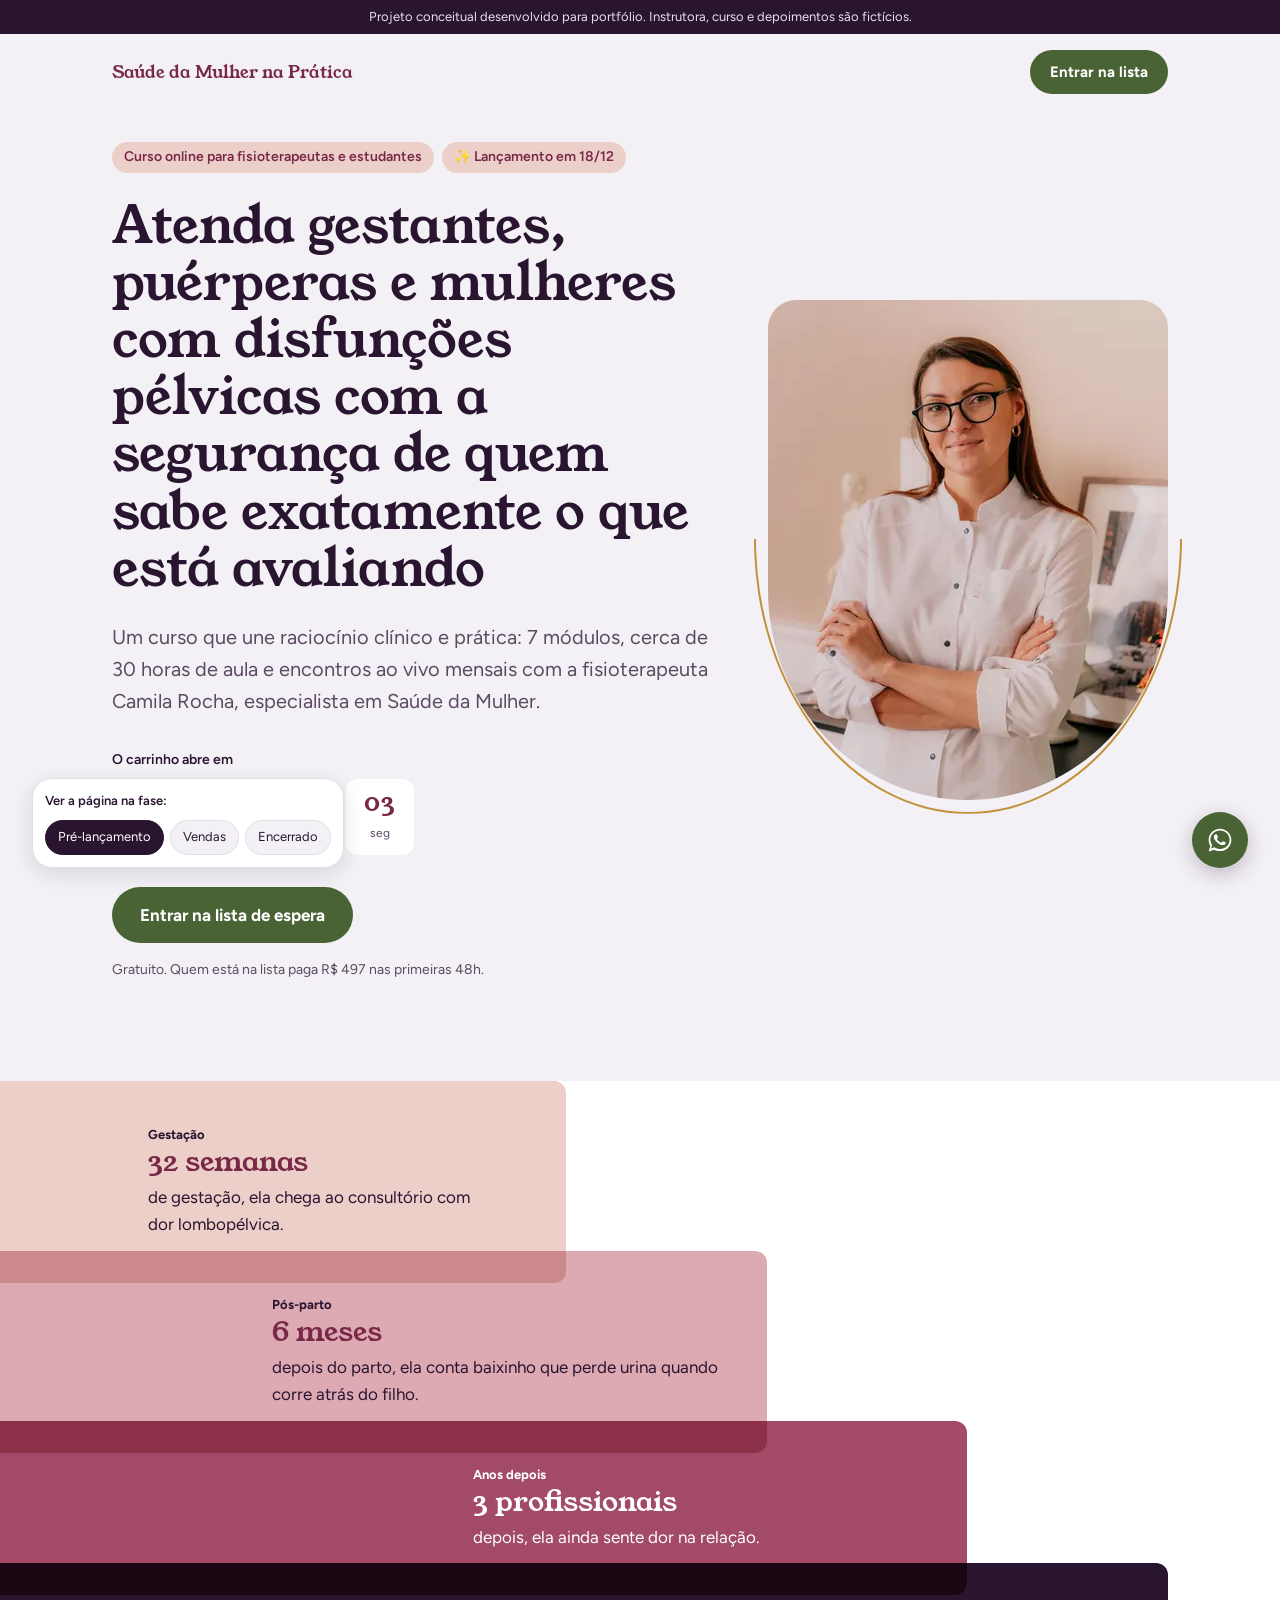
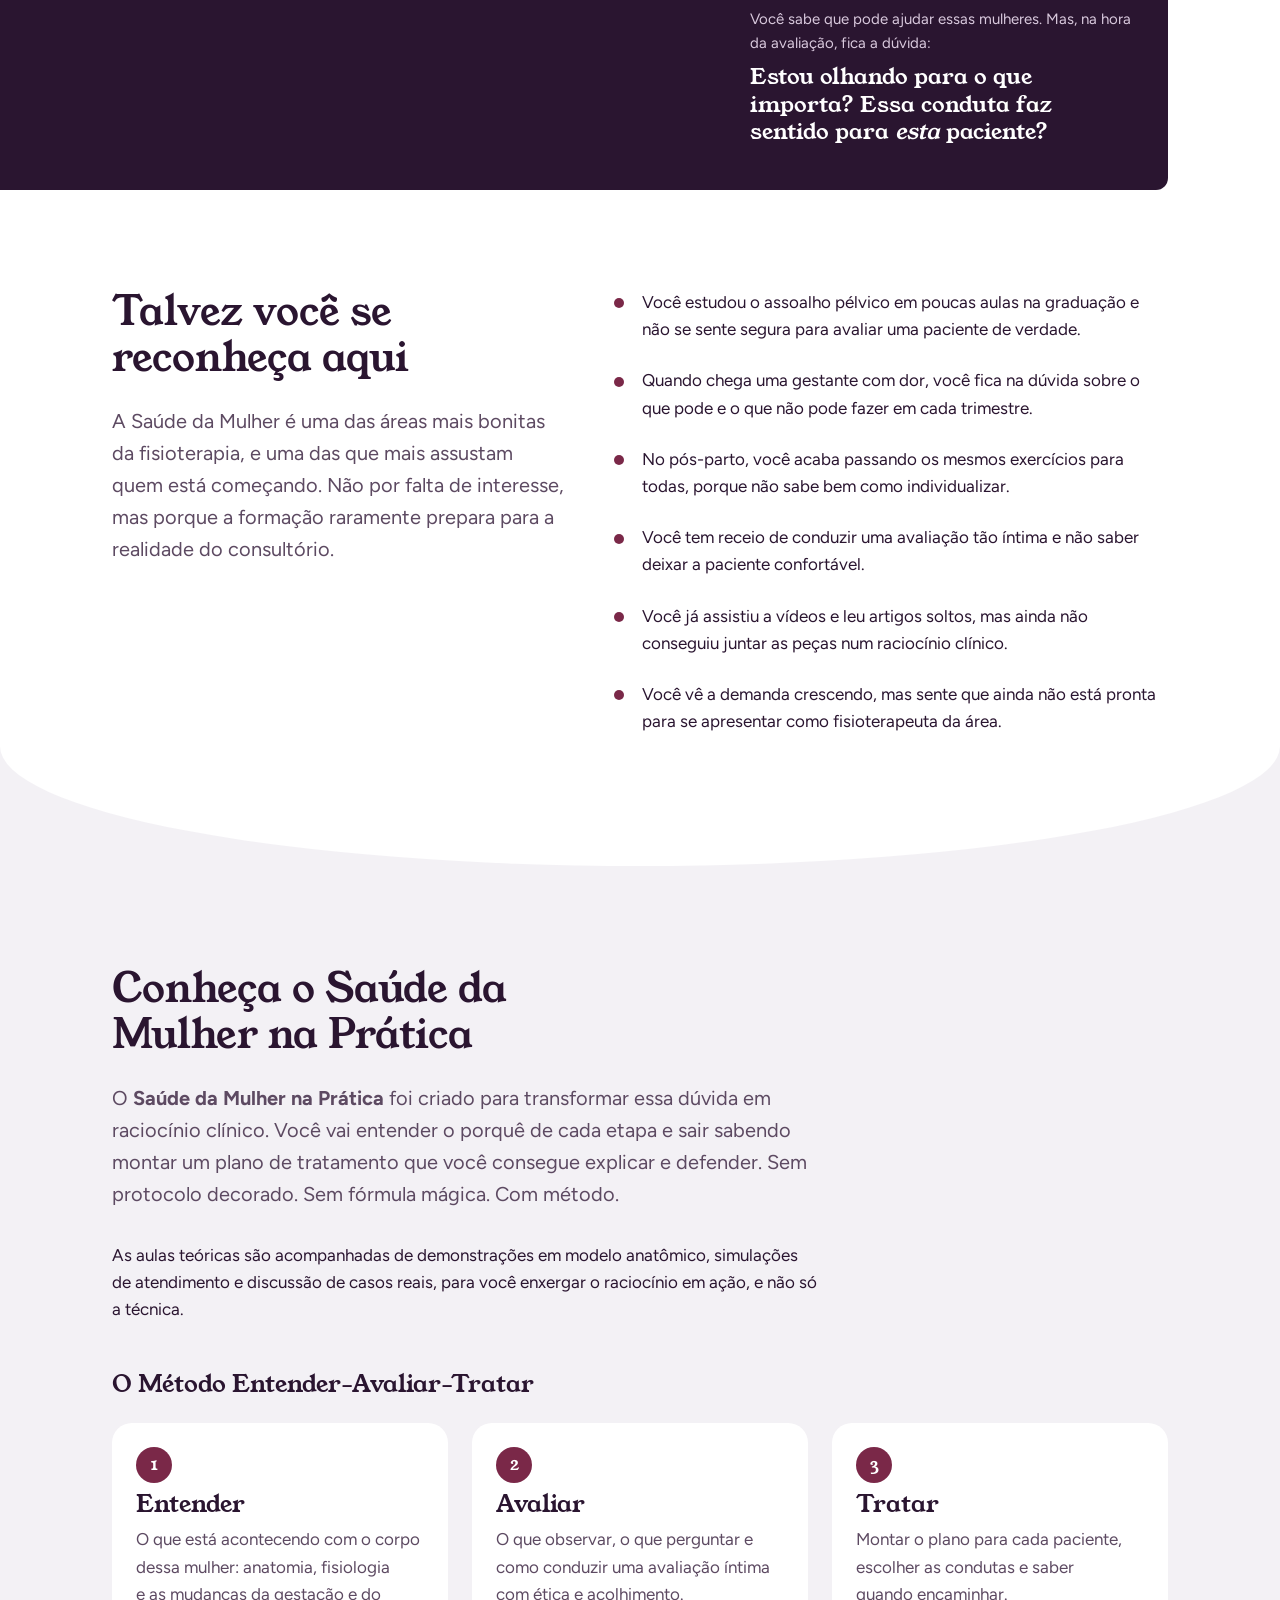
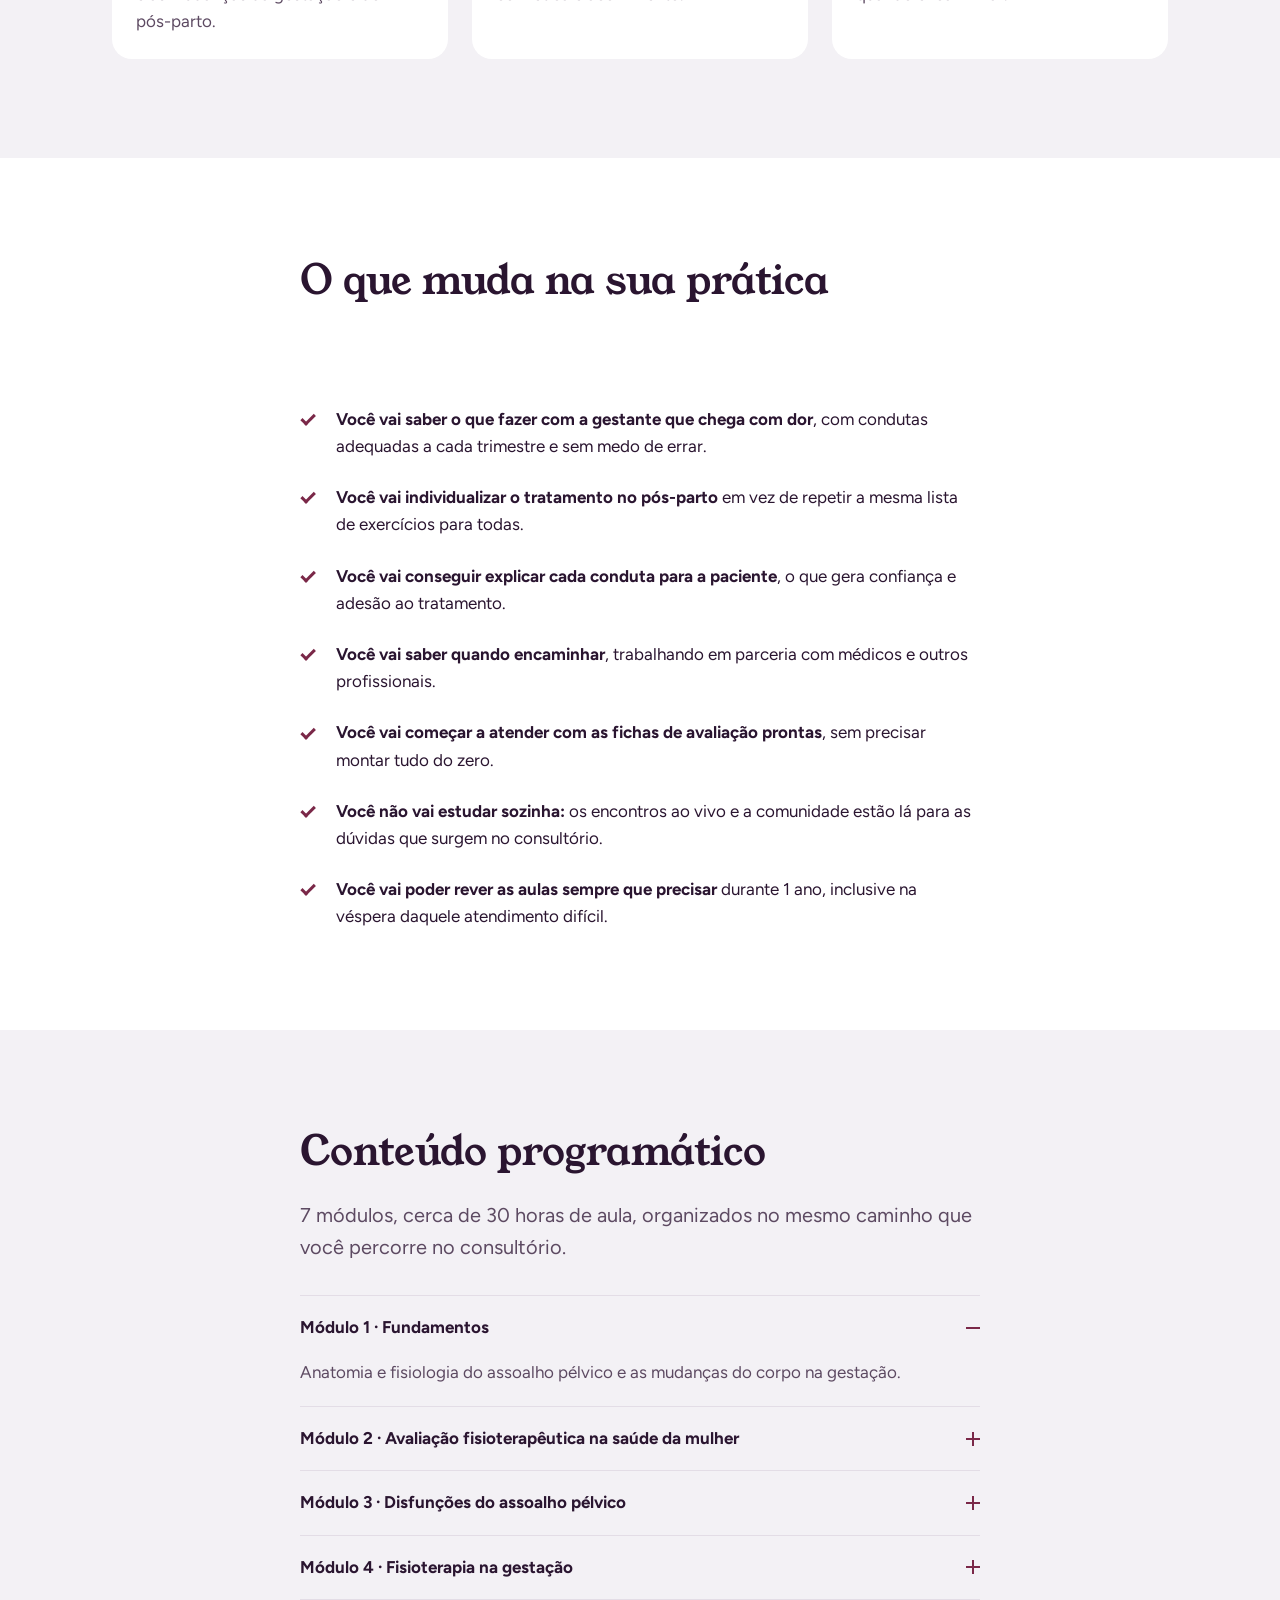
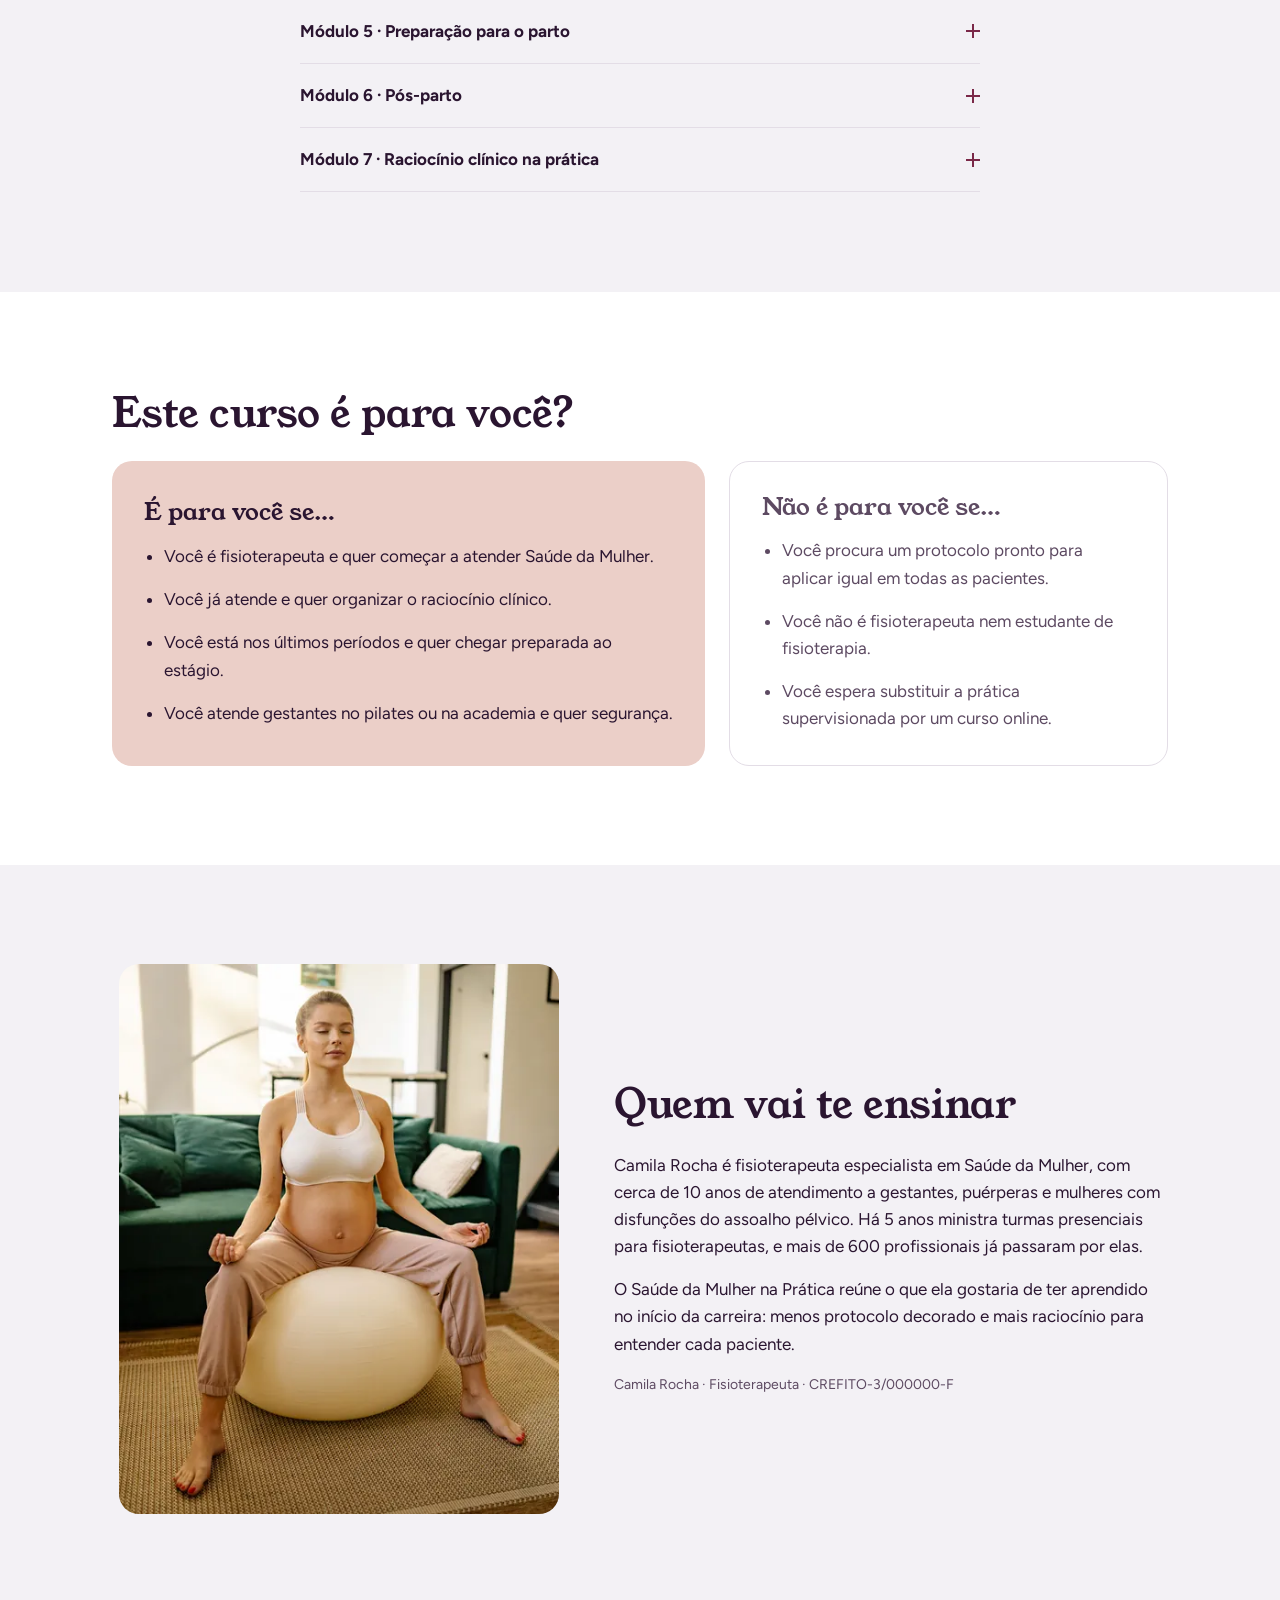
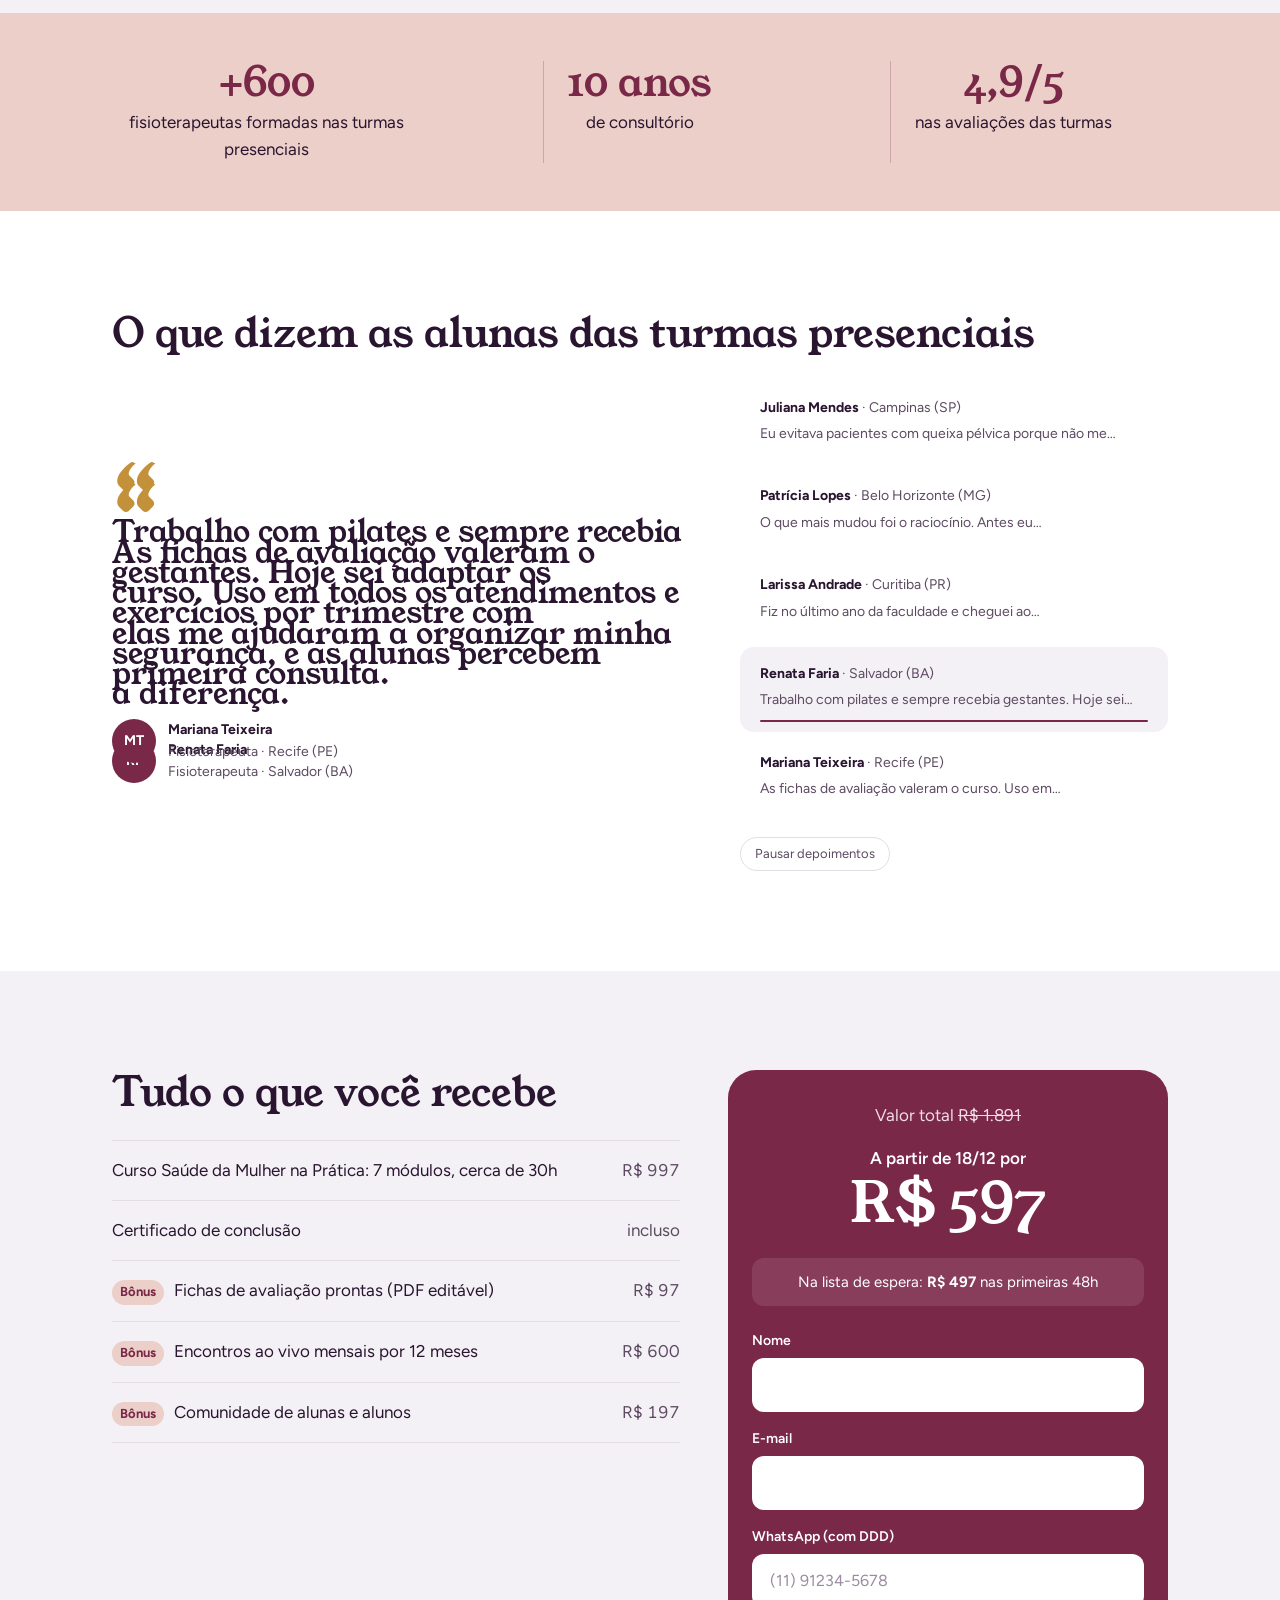
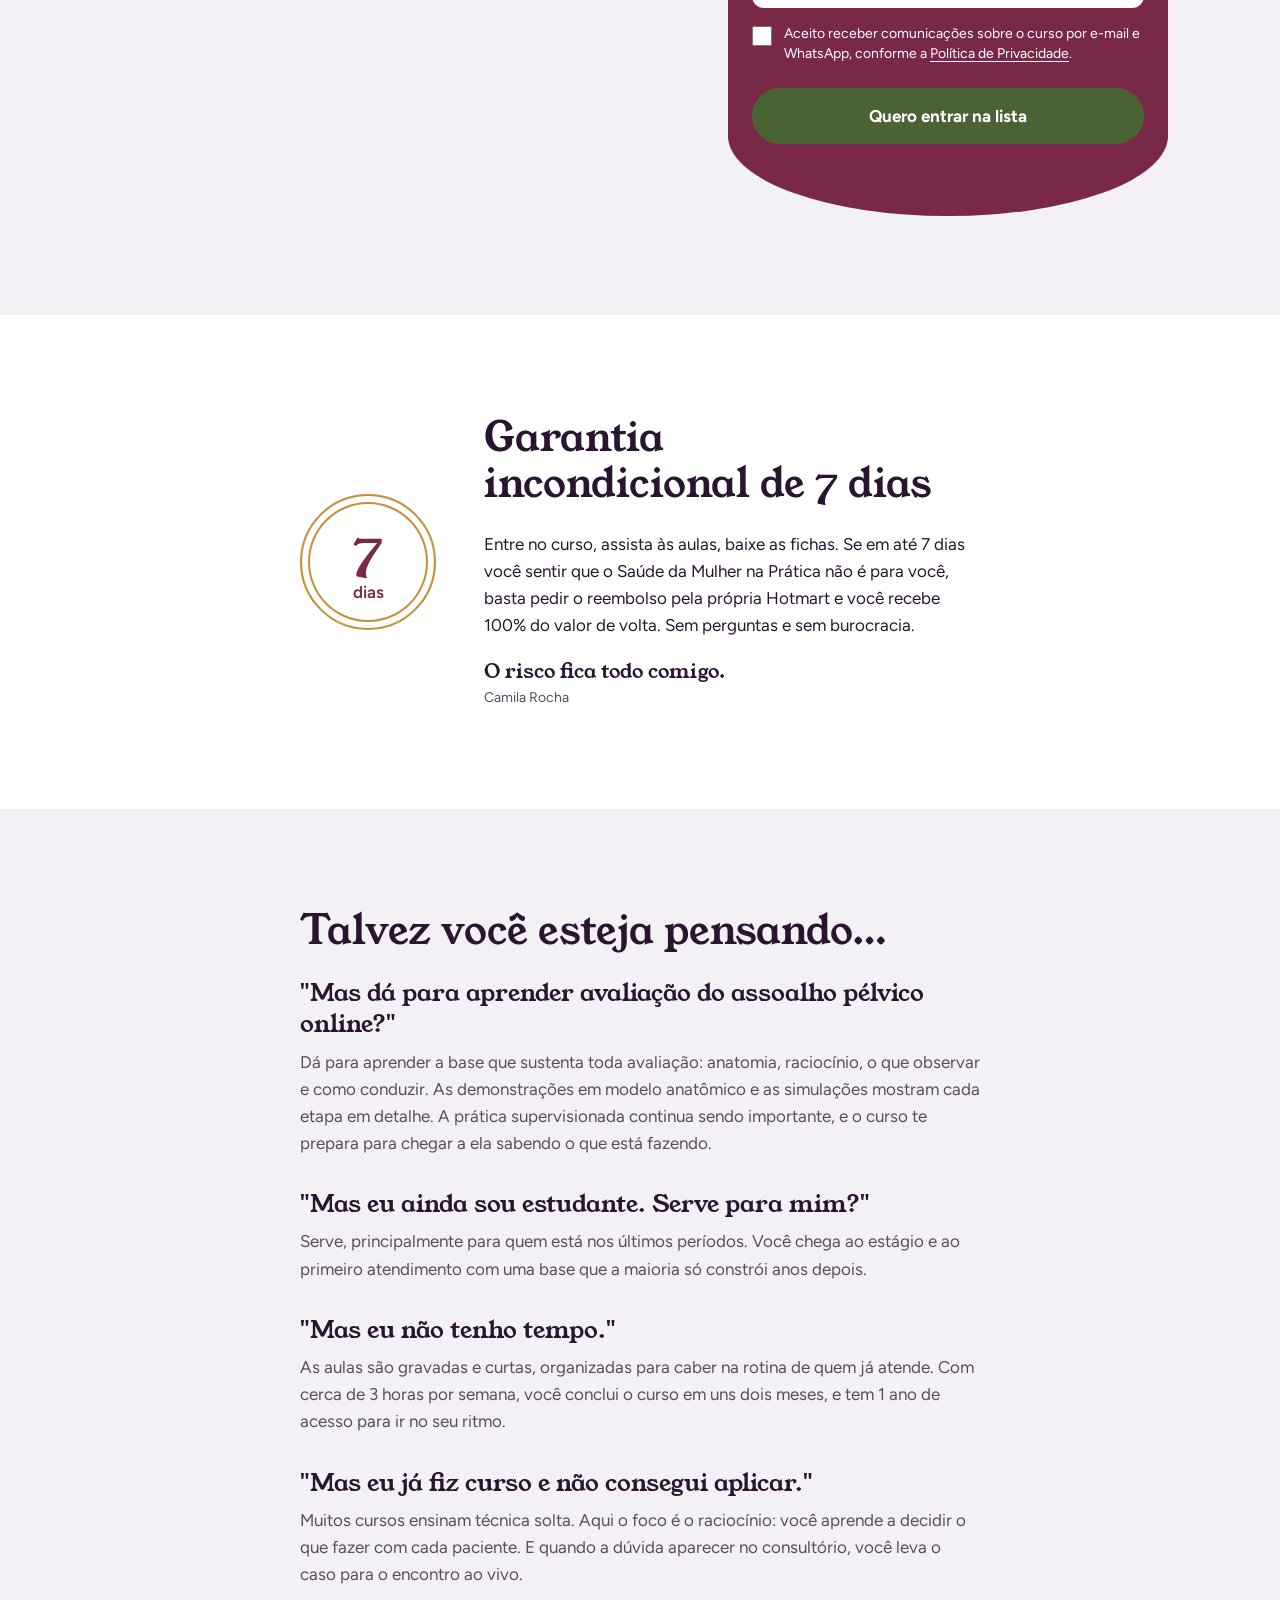
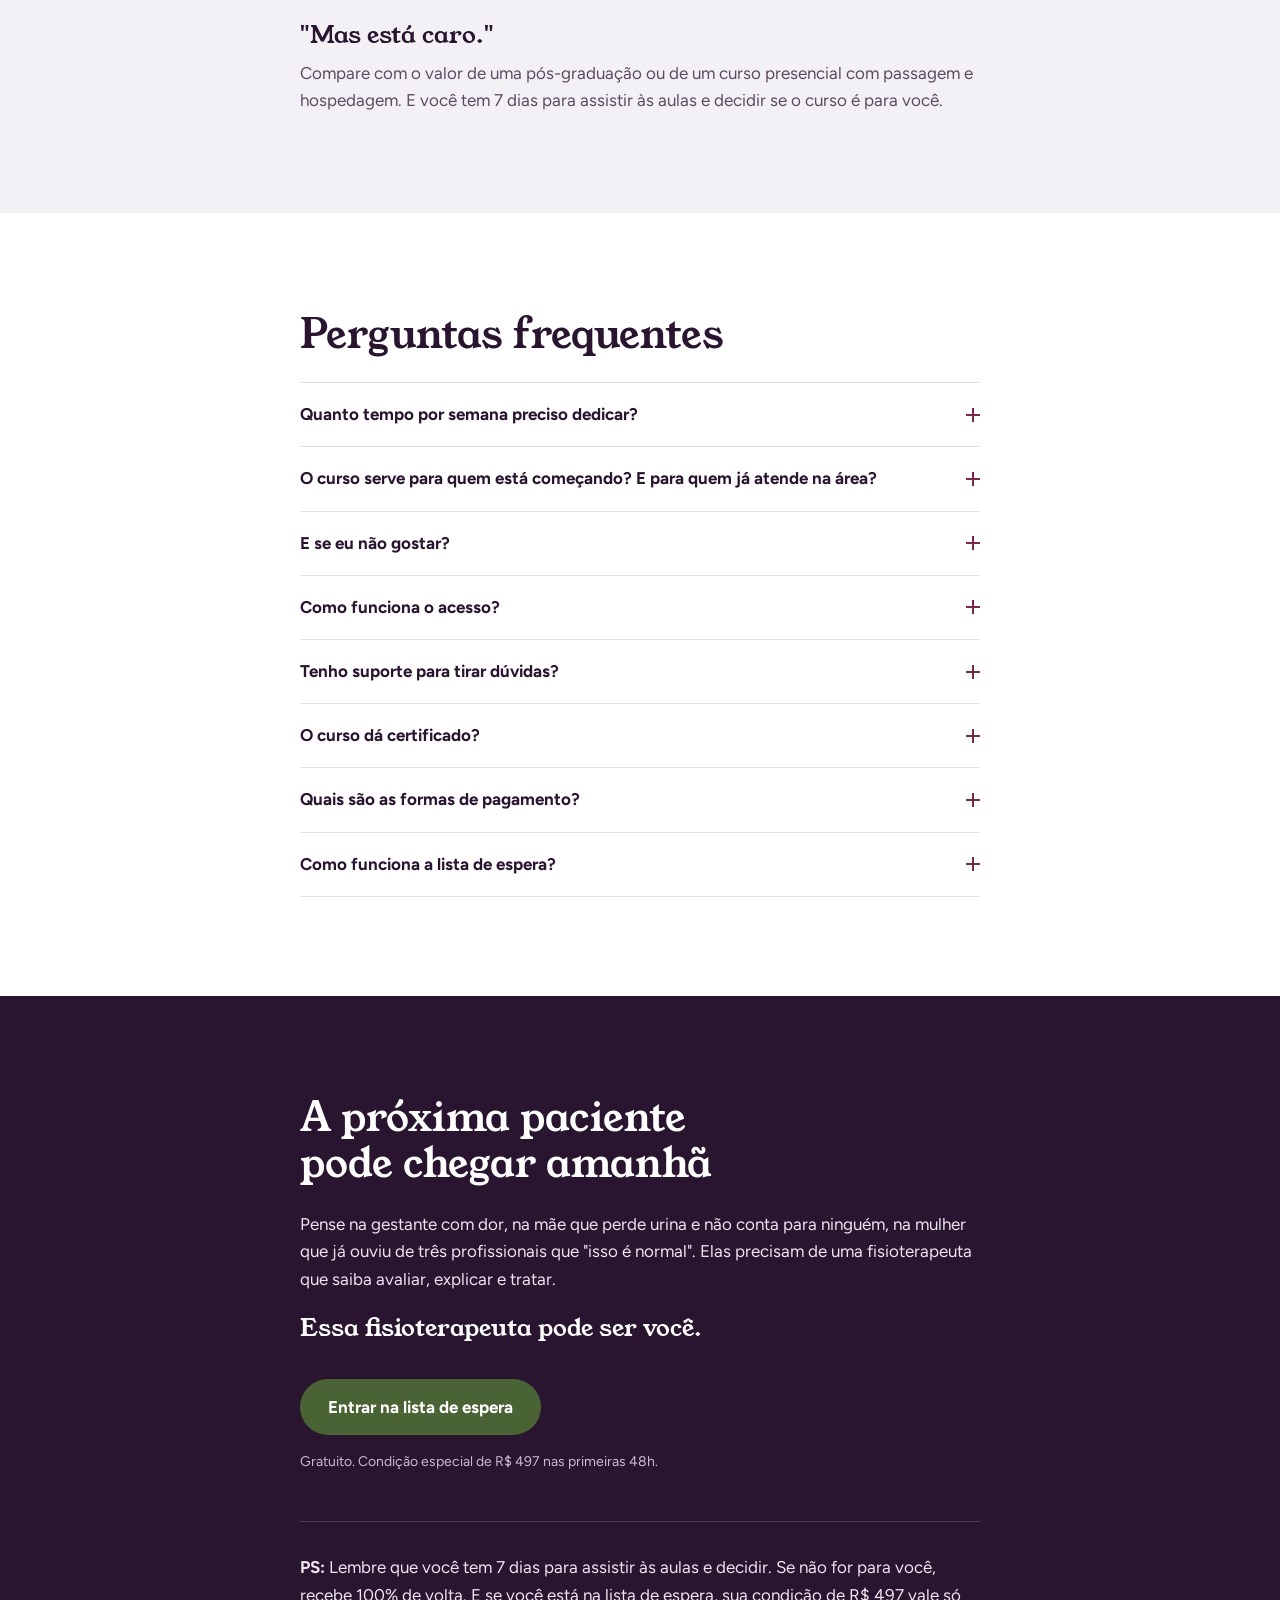
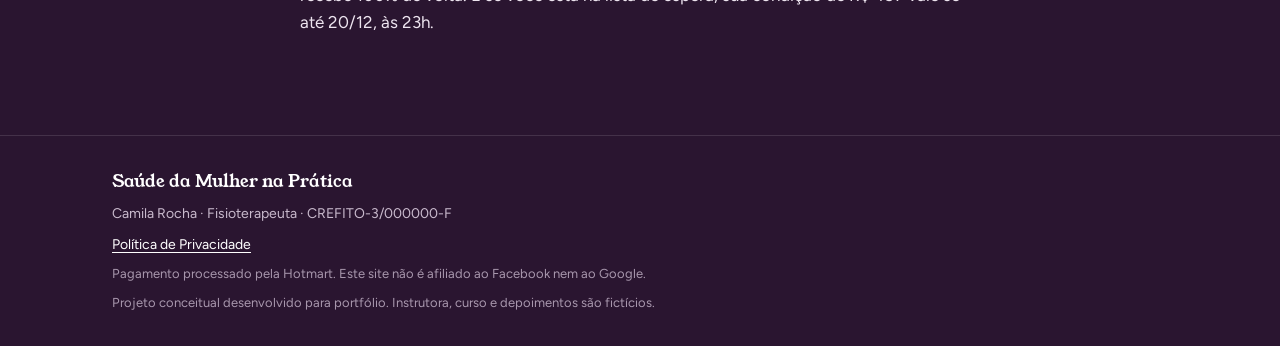
==== index.html @ 58cb7ec8 "first commit" ====
<!doctype html>
<!--
  Fase da página (controlada por js/main.js a partir do config.js):
    data-fase="pre"       → pré-lançamento (lista de espera)
    data-fase="aberto"    → carrinho aberto (vendas)
    data-fase="encerrado" → vendas encerradas
  Elementos com data-mostrar="pre|aberto|encerrado" aparecem só na(s) fase(s) indicada(s).
  O valor inicial "pre" garante uma página coerente mesmo antes do JS carregar.
-->
<html lang="pt-BR" data-fase="pre">
<head>
  <meta charset="utf-8">
  <meta name="viewport" content="width=device-width, initial-scale=1">

  <!-- ========== SEO ========== -->
  <title>Curso de Fisioterapia em Saúde da Mulher e Obstetrícia</title>
  <meta name="description" content="Curso online de fisioterapia em Saúde da Mulher: assoalho pélvico, gestação e pós-parto. Raciocínio clínico e prática. Certificado e aulas ao vivo.">
  <link rel="canonical" href="https://lp-curso-fisio.netlify.app/">
  <meta name="robots" content="index, follow">
  <meta name="theme-color" content="#7A2848">

  <!-- ========== Open Graph (WhatsApp, Instagram, Facebook) ========== -->
  <meta property="og:type" content="website">
  <meta property="og:locale" content="pt_BR">
  <meta property="og:site_name" content="Saúde da Mulher na Prática">
  <meta property="og:title" content="Saúde da Mulher na Prática | Curso para fisioterapeutas">
  <meta property="og:description" content="Avalie e trate gestantes, puérperas e mulheres com disfunções pélvicas com segurança. Lista de espera aberta.">
  <meta property="og:url" content="https://lp-curso-fisio.netlify.app/">
  <meta property="og:image" content="https://lp-curso-fisio.netlify.app/assets/img/og-image.jpg">
  <meta property="og:image:width" content="1200">
  <meta property="og:image:height" content="630">
  <meta property="og:image:alt" content="Fisioterapeuta Camila Rocha, instrutora do curso Saúde da Mulher na Prática">
  <meta name="twitter:card" content="summary_large_image">

  <!-- ========== Ícones ========== -->
  <link rel="icon" href="assets/icons/favicon.svg" type="image/svg+xml">
  <link rel="apple-touch-icon" href="assets/icons/apple-touch-icon.png">

  <!-- ========== Fontes (Google Fonts) ========== -->
  <link rel="preconnect" href="https://fonts.googleapis.com">
  <link rel="preconnect" href="https://fonts.gstatic.com" crossorigin>
  <!-- Fontes carregadas sem bloquear a página: o texto aparece na hora
       (com a fonte do sistema) e troca quando as fontes chegam -->
  <link rel="preload" as="style" href="https://fonts.googleapis.com/css2?family=Figtree:wght@400;600;700&family=Young+Serif&display=swap">
  <link rel="stylesheet" href="https://fonts.googleapis.com/css2?family=Figtree:wght@400;600;700&family=Young+Serif&display=swap" media="print" onload="this.media='all'">
  <noscript><link rel="stylesheet" href="https://fonts.googleapis.com/css2?family=Figtree:wght@400;600;700&family=Young+Serif&display=swap"></noscript>

  <!-- Pré-carrega a imagem do hero (maior elemento da primeira dobra) -->
  <link rel="preload" as="image" type="image/webp" href="assets/img/camila-rocha-800.webp"
        imagesrcset="assets/img/camila-rocha-400.webp 400w, assets/img/camila-rocha-600.webp 600w, assets/img/camila-rocha-800.webp 800w"
        imagesizes="(min-width: 900px) 400px, 320px">

  <!-- ========== Estilos ========== -->
  <link rel="stylesheet" href="css/reset.css">
  <link rel="stylesheet" href="css/variables.css">
  <link rel="stylesheet" href="css/style.css">

  <!-- ========== Dados estruturados (schema.org) ==========
       Descreve o curso para buscadores e assistentes de IA. Não aparece na página.
       Sem preço aqui de propósito: o preço vive só no config.js. -->
  <script type="application/ld+json">
  {
    "@context": "https://schema.org",
    "@type": "Course",
    "name": "Saúde da Mulher na Prática",
    "description": "Curso online de fisioterapia pélvica e obstétrica para fisioterapeutas e estudantes: avaliação do assoalho pélvico, gestação, preparação para o parto e pós-parto.",
    "inLanguage": "pt-BR",
    "educationalLevel": "Profissional",
    "audience": {
      "@type": "EducationalAudience",
      "educationalRole": "Fisioterapeutas e estudantes de fisioterapia"
    },
    "provider": {
      "@type": "Person",
      "name": "Camila Rocha",
      "jobTitle": "Fisioterapeuta especialista em Saúde da Mulher"
    },
    "hasCourseInstance": {
      "@type": "CourseInstance",
      "courseMode": "online",
      "courseWorkload": "PT30H"
    }
  }
  </script>

  <!-- ========== Scripts (defer: não bloqueiam a renderização) ========== -->
  <!-- config.js SEMPRE primeiro: os demais leem window.CONFIG -->
  <script src="js/config.js" defer></script>
  <script src="js/utils.js" defer></script>
  <script src="js/tracking.js" defer></script>
  <script src="js/fase.js" defer></script>
  <script src="js/countdown.js" defer></script>
  <script src="js/checkout.js" defer></script>
  <script src="js/form.js" defer></script>
  <script src="js/trajeto.js" defer></script>
  <script src="js/revelar.js" defer></script>
  <script src="js/acordeao.js" defer></script>
  <script src="js/depoimentos.js" defer></script>
  <script src="js/main.js" defer></script>
</head>

<body>
  <a class="skip-link" href="#conteudo-principal">Pular para o conteúdo</a>

  <!-- Aviso de projeto conceitual -->
  <aside class="aviso-conceitual" aria-label="Aviso">
    Projeto conceitual desenvolvido para portfólio. Instrutora, curso e depoimentos são fictícios.
  </aside>

  <!-- Seletor de fase (só no modo portfólio; no celular fica aqui no topo,
       no desktop flutua no canto inferior esquerdo), ativado por mostrarSeletorFase no config.js) -->
  <aside class="seletor-fase" data-seletor-fase aria-label="Modo portfólio" hidden>
    <p class="seletor-fase__titulo" id="seletor-fase-titulo">Ver a página na fase:</p>
    <div class="seletor-fase__opcoes" role="group" aria-labelledby="seletor-fase-titulo">
      <button type="button" data-fase-opcao="pre">Pré-lançamento</button>
      <button type="button" data-fase-opcao="aberto">Vendas</button>
      <button type="button" data-fase-opcao="encerrado">Encerrado</button>
    </div>
  </aside>

  <!-- ========== CABEÇALHO ========== -->
  <!-- Menu mínimo de propósito: em página de tráfego pago, cada link extra é uma saída. -->
  <header class="cabecalho">
    <div class="container cabecalho__inner">
      <a class="marca" href="#inicio" aria-label="Saúde da Mulher na Prática, voltar ao início">
        Saúde da Mulher na Prática
      </a>
      <a class="btn btn--cta btn--pequeno" href="#lista-espera" data-cta="lista" data-mostrar="pre encerrado">Entrar na lista</a>
      <a class="btn btn--cta btn--pequeno" href="#oferta" data-mostrar="aberto">Garantir vaga</a>
    </div>
  </header>

  <main id="conteudo-principal">

    <!-- ========== 1. HERO ========== -->
    <section class="hero" id="inicio" aria-labelledby="hero-titulo">
      <div class="container hero__grid">
        <div class="hero__texto">
          <!-- Selos: o segundo muda conforme a fase (data vem do config.js) -->
          <div class="hero__selos">
            <p class="hero__selo">Curso online para fisioterapeutas e estudantes</p>
            <p class="hero__selo hero__selo--data" data-mostrar="pre">
              <span aria-hidden="true">✨</span> Lançamento em <span data-data="carrinhoAbre" data-formato="dia">03/11</span>
            </p>
            <p class="hero__selo hero__selo--data" data-mostrar="aberto">
              <span aria-hidden="true">✨</span> Inscrições abertas até <span data-data="carrinhoFecha" data-formato="dia">10/11</span>
            </p>
            <p class="hero__selo hero__selo--data" data-mostrar="encerrado">Inscrições encerradas</p>
          </div>

          <h1 id="hero-titulo" class="hero__titulo">
            Atenda gestantes, puérperas e mulheres com disfunções pélvicas com a segurança de quem sabe exatamente o que está avaliando
          </h1>

          <p class="hero__subtitulo">
            Um curso que une raciocínio clínico e prática: 7 módulos, cerca de 30 horas de aula e encontros ao vivo mensais com a fisioterapeuta Camila Rocha, especialista em Saúde da Mulher.
          </p>

          <!-- Contador: o alvo e o rótulo mudam conforme a fase (js/countdown.js) -->
          <div class="contador" data-contador data-mostrar="pre aberto" aria-live="off">
            <p class="contador__rotulo" data-contador-rotulo>O carrinho abre em</p>
            <div class="contador__numeros" role="timer">
              <div class="contador__item"><span data-contador-dias>--</span><small>dias</small></div>
              <div class="contador__item"><span data-contador-horas>--</span><small>horas</small></div>
              <div class="contador__item"><span data-contador-minutos>--</span><small>min</small></div>
              <div class="contador__item"><span data-contador-segundos>--</span><small>seg</small></div>
            </div>
          </div>

          <!-- CTA por fase -->
          <div class="hero__cta" data-mostrar="pre">
            <a class="btn btn--cta" href="#lista-espera" data-cta="lista">Entrar na lista de espera</a>
            <p class="microcopy">
              Gratuito. Quem está na lista paga <span data-preco="precoLista">R$ 497</span> nas primeiras 48h.
            </p>
          </div>
          <div class="hero__cta" data-mostrar="aberto">
            <a class="btn btn--cta" href="#oferta">Quero garantir minha vaga</a>
            <p class="microcopy">Acesso imediato. Certificado. Garantia de 7 dias.</p>
          </div>
          <div class="hero__cta" data-mostrar="encerrado">
            <a class="btn btn--cta" href="#lista-espera" data-cta="lista">Entrar na lista da próxima turma</a>
            <p class="microcopy">As inscrições desta turma foram encerradas.</p>
          </div>
        </div>

        <figure class="hero__foto">
          <!-- srcset: o navegador escolhe a versão certa para a tela (400px ou 800px de largura) -->
          <img src="assets/img/camila-rocha-800.webp"
               srcset="assets/img/camila-rocha-400.webp 400w, assets/img/camila-rocha-600.webp 600w, assets/img/camila-rocha-800.webp 800w"
               sizes="(min-width: 900px) 400px, 320px"
               alt="Fisioterapeuta Camila Rocha de jaleco branco, sorrindo, em seu consultório"
               width="800" height="1000" fetchpriority="high">
        </figure>
      </div>
    </section>

    <!-- ========== 2. PROBLEMA ==========
         Três partes: as "cenas" (três pacientes), a pergunta em destaque
         e, no desktop, título + lista de dores lado a lado. -->
    <section class="secao secao--problema" id="problema" aria-labelledby="problema-titulo">
      <div class="container">

        <!-- TRAJETO: a mesma mulher ao longo do tempo (gestação → pós-parto → anos depois).
             Faixas em "escada": a primeira sai da borda esquerda da tela e as outras descem um
             degrau à direita. Onde se sobrepõem, as cores se misturam numa terceira cor.
             Animação (js/trajeto.js): cada faixa desliza da esquerda quando entra na tela.
             Estrutura: o <li>/.degrau só posiciona (e é observado pelo JS);
             a .faixa dentro dele tem a cor e é ela que se move. -->
        <div class="trajeto" data-trajeto>
          <ol class="trajeto__paradas">
            <li class="degrau degrau--1" data-trajeto-item>
              <div class="faixa faixa--1">
                <p class="faixa__etapa">Gestação</p>
                <p class="faixa__numero">32 semanas</p>
                <p>de gestação, ela chega ao consultório com dor lombopélvica.</p>
              </div>
            </li>
            <li class="degrau degrau--2" data-trajeto-item>
              <div class="faixa faixa--2">
                <p class="faixa__etapa">Pós-parto</p>
                <p class="faixa__numero">6 meses</p>
                <p>depois do parto, ela conta baixinho que perde urina quando corre atrás do filho.</p>
              </div>
            </li>
            <li class="degrau degrau--3" data-trajeto-item>
              <div class="faixa faixa--3">
                <p class="faixa__etapa">Anos depois</p>
                <p class="faixa__numero">3 profissionais</p>
                <p>depois, ela ainda sente dor na relação.</p>
              </div>
            </li>
          </ol>

          <!-- Destino: a última faixa, com a pergunta que a leitora faz a si mesma -->
          <div class="degrau degrau--4" data-trajeto-item>
            <div class="faixa faixa--4">
              <p class="faixa__contexto">Você sabe que pode ajudar essas mulheres. Mas, na hora da avaliação, fica a dúvida:</p>
              <p class="faixa__pergunta">Estou olhando para o que importa? Essa conduta faz sentido para <em>esta</em> paciente?</p>
            </div>
          </div>
        </div>

        <div class="dores">
          <div class="dores__intro">
            <h2 id="problema-titulo" class="secao__titulo">Talvez você se reconheça aqui</h2>
            <p class="secao__intro">A Saúde da Mulher é uma das áreas mais bonitas da fisioterapia, e uma das que mais assustam quem está começando. Não por falta de interesse, mas porque a formação raramente prepara para a realidade do consultório.</p>
          </div>

          <ul class="lista-dores">
            <li>Você estudou o assoalho pélvico em poucas aulas na graduação e não se sente segura para avaliar uma paciente de verdade.</li>
            <li>Quando chega uma gestante com dor, você fica na dúvida sobre o que pode e o que não pode fazer em cada trimestre.</li>
            <li>No pós-parto, você acaba passando os mesmos exercícios para todas, porque não sabe bem como individualizar.</li>
            <li>Você tem receio de conduzir uma avaliação tão íntima e não saber deixar a paciente confortável.</li>
            <li>Você já assistiu a vídeos e leu artigos soltos, mas ainda não conseguiu juntar as peças num raciocínio clínico.</li>
            <li>Você vê a demanda crescendo, mas sente que ainda não está pronta para se apresentar como fisioterapeuta da área.</li>
          </ul>
        </div>
      </div>
    </section>

    <!-- ========== 3. O CURSO (solução + método) ========== -->
    <section class="secao secao--curso" id="curso" aria-labelledby="curso-titulo">
      <div class="container">
        <div class="container--texto">
          <h2 id="curso-titulo" class="secao__titulo">Conheça o Saúde da Mulher na Prática</h2>
          <p class="secao__intro">O <strong>Saúde da Mulher na Prática</strong> foi criado para transformar essa dúvida em raciocínio clínico. Você vai entender o porquê de cada etapa e sair sabendo montar um plano de tratamento que você consegue explicar e defender. Sem protocolo decorado. Sem fórmula mágica. Com método.</p>
          <p>As aulas teóricas são acompanhadas de demonstrações em modelo anatômico, simulações de atendimento e discussão de casos reais, para você enxergar o raciocínio em ação, e não só a técnica.</p>
        </div>

        <!-- O método é uma sequência real, por isso a lista ordenada -->
        <h3 class="metodo__titulo">O Método Entender-Avaliar-Tratar</h3>
        <ol class="metodo">
          <li class="metodo__passo">
            <h4>Entender</h4>
            <p>O que está acontecendo com o corpo dessa mulher: anatomia, fisiologia e as mudanças da gestação e do pós-parto.</p>
          </li>
          <li class="metodo__passo">
            <h4>Avaliar</h4>
            <p>O que observar, o que perguntar e como conduzir uma avaliação íntima com ética e acolhimento.</p>
          </li>
          <li class="metodo__passo">
            <h4>Tratar</h4>
            <p>Montar o plano para cada paciente, escolher as condutas e saber quando encaminhar.</p>
          </li>
        </ol>
      </div>
    </section>

    <!-- ========== 4. BENEFÍCIOS ========== -->
    <section class="secao secao--beneficios" id="beneficios" aria-labelledby="beneficios-titulo">
      <div class="container container--texto">
        <h2 id="beneficios-titulo" class="secao__titulo">O que muda na sua prática</h2>
        <ul class="lista-beneficios">
          <li><strong>Você vai conduzir uma avaliação do assoalho pélvico com segurança</strong>, sabendo o que observar, o que perguntar e como deixar a paciente à vontade.</li>
          <li><strong>Você vai saber o que fazer com a gestante que chega com dor</strong>, com condutas adequadas a cada trimestre e sem medo de errar.</li>
          <li><strong>Você vai individualizar o tratamento no pós-parto</strong> em vez de repetir a mesma lista de exercícios para todas.</li>
          <li><strong>Você vai conseguir explicar cada conduta para a paciente</strong>, o que gera confiança e adesão ao tratamento.</li>
          <li><strong>Você vai saber quando encaminhar</strong>, trabalhando em parceria com médicos e outros profissionais.</li>
          <li><strong>Você vai começar a atender com as fichas de avaliação prontas</strong>, sem precisar montar tudo do zero.</li>
          <li><strong>Você não vai estudar sozinha:</strong> os encontros ao vivo e a comunidade estão lá para as dúvidas que surgem no consultório.</li>
          <li><strong>Você vai poder rever as aulas sempre que precisar</strong> durante 1 ano, inclusive na véspera daquele atendimento difícil.</li>
        </ul>
      </div>
    </section>

    <!-- ========== 5. CONTEÚDO PROGRAMÁTICO ========== -->
    <!-- <details>/<summary>: acordeão nativo, acessível e funciona sem JS.
         O atributo name="…" igual em todos faz o navegador manter só um aberto por vez. -->
    <section class="secao secao--conteudo" id="conteudo" aria-labelledby="conteudo-titulo">
      <div class="container container--texto">
        <h2 id="conteudo-titulo" class="secao__titulo">Conteúdo programático</h2>
        <p class="secao__intro">7 módulos, cerca de 30 horas de aula, organizados no mesmo caminho que você percorre no consultório.</p>

        <div class="acordeao" data-acordeao>
          <details class="acordeao__item" name="modulos" open>
            <summary>Módulo 1 · Fundamentos</summary>
            <p>Anatomia e fisiologia do assoalho pélvico e as mudanças do corpo na gestação.</p>
          </details>
          <details class="acordeao__item" name="modulos">
            <summary>Módulo 2 · Avaliação fisioterapêutica na saúde da mulher</summary>
            <p>Anamnese, exame físico, ética e consentimento.</p>
          </details>
          <details class="acordeao__item" name="modulos">
            <summary>Módulo 3 · Disfunções do assoalho pélvico</summary>
            <p>Incontinência urinária, prolapsos e dor pélvica.</p>
          </details>
          <details class="acordeao__item" name="modulos">
            <summary>Módulo 4 · Fisioterapia na gestação</summary>
            <p>Dor lombopélvica, exercícios e adaptações por trimestre.</p>
          </details>
          <details class="acordeao__item" name="modulos">
            <summary>Módulo 5 · Preparação para o parto</summary>
            <p>Preparação para o parto e atuação da fisioterapia no trabalho de parto.</p>
          </details>
          <details class="acordeao__item" name="modulos">
            <summary>Módulo 6 · Pós-parto</summary>
            <p>Recuperação perineal, diástase abdominal e retorno ao exercício.</p>
          </details>
          <details class="acordeao__item" name="modulos">
            <summary>Módulo 7 · Raciocínio clínico na prática</summary>
            <p>Casos, quando encaminhar e como montar o plano de tratamento.</p>
          </details>
        </div>
      </div>
    </section>

    <!-- ========== 6. PARA QUEM É / NÃO É ========== -->
    <section class="secao secao--para-quem" id="para-quem" aria-labelledby="para-quem-titulo">
      <div class="container">
        <h2 id="para-quem-titulo" class="secao__titulo">Este curso é para você?</h2>
        <div class="para-quem__grid">
          <div class="para-quem__coluna para-quem__coluna--sim">
            <h3>É para você se…</h3>
            <ul>
              <li>Você é fisioterapeuta e quer começar a atender Saúde da Mulher.</li>
              <li>Você já atende e quer organizar o raciocínio clínico.</li>
              <li>Você está nos últimos períodos e quer chegar preparada ao estágio.</li>
              <li>Você atende gestantes no pilates ou na academia e quer segurança.</li>
            </ul>
          </div>
          <div class="para-quem__coluna para-quem__coluna--nao">
            <h3>Não é para você se…</h3>
            <ul>
              <li>Você procura um protocolo pronto para aplicar igual em todas as pacientes.</li>
              <li>Você não é fisioterapeuta nem estudante de fisioterapia.</li>
              <li>Você espera substituir a prática supervisionada por um curso online.</li>
            </ul>
          </div>
        </div>
      </div>
    </section>

    <!-- ========== 7. INSTRUTORA ========== -->
    <section class="secao secao--instrutora" id="instrutora" aria-labelledby="instrutora-titulo">
      <div class="container instrutora__grid">
        <figure class="instrutora__foto">
          <img src="assets/img/camila-rocha-consultorio-960.webp"
               srcset="assets/img/camila-rocha-consultorio-480.webp 480w, assets/img/camila-rocha-consultorio-720.webp 720w, assets/img/camila-rocha-consultorio-960.webp 960w"
               sizes="(min-width: 900px) 440px, 360px"
               alt="Gestante sentada em uma bola suíça fazendo exercício de respiração"
               width="960" height="1200" loading="lazy" decoding="async">
        </figure>
        <div class="instrutora__texto">
          <h2 id="instrutora-titulo" class="secao__titulo">Quem vai te ensinar</h2>
          <p>Camila Rocha é fisioterapeuta especialista em Saúde da Mulher, com cerca de 10 anos de atendimento a gestantes, puérperas e mulheres com disfunções do assoalho pélvico. Há 5 anos ministra turmas presenciais para fisioterapeutas, e mais de 600 profissionais já passaram por elas.</p>
          <p>O Saúde da Mulher na Prática reúne o que ela gostaria de ter aprendido no início da carreira: menos protocolo decorado e mais raciocínio para entender cada paciente.</p>
          <p class="instrutora__registro">Camila Rocha · Fisioterapeuta · CREFITO-3/000000-F</p>
        </div>
      </div>
    </section>

    <!-- ========== 8. NÚMEROS (faixa) + DEPOIMENTOS ========== -->
    <section class="faixa-numeros" aria-label="Números da instrutora">
      <ul class="container numeros">
        <li><strong>+600</strong> fisioterapeutas formadas nas turmas presenciais</li>
        <li><strong>10 anos</strong> de consultório</li>
        <li><strong>4,9/5</strong> nas avaliações das turmas</li>
      </ul>
    </section>

    <section class="secao secao--depoimentos" id="depoimentos" aria-labelledby="depoimentos-titulo">
      <div class="container">

        <h2 id="depoimentos-titulo" class="secao__titulo">O que dizem as alunas das turmas presenciais</h2>

        <!-- Depoimentos em destaque, trocando sozinhos (js/depoimentos.js).
             Sem JS: os cinco aparecem um embaixo do outro.
             Com JS: um por vez no "palco" e, ao lado, a lista com a barra de tempo.
             A lista é só visual (aria-hidden): o conteúdo completo está nos <figure>. -->
        <div class="depoimentos" data-depoimentos>
          <div class="depoimentos__palco">
            <figure class="depoimento" data-depoimento>
              <blockquote><p>Eu evitava pacientes com queixa pélvica porque não me sentia preparada. Depois do curso, comecei a fazer a avaliação completa e hoje metade da minha agenda é de Saúde da Mulher.</p></blockquote>
              <figcaption class="depoimento__pessoa">
                <span class="depoimento__iniciais" aria-hidden="true">JM</span>
                <span><strong>Juliana Mendes</strong><br>Fisioterapeuta · Campinas (SP)</span>
              </figcaption>
            </figure>
            <figure class="depoimento" data-depoimento>
              <blockquote><p>O que mais mudou foi o raciocínio. Antes eu seguia protocolo; agora eu entendo o que estou avaliando e consigo justificar cada escolha, inclusive para a equipe médica da clínica.</p></blockquote>
              <figcaption class="depoimento__pessoa">
                <span class="depoimento__iniciais" aria-hidden="true">PL</span>
                <span><strong>Patrícia Lopes</strong><br>Fisioterapeuta · Belo Horizonte (MG)</span>
              </figcaption>
            </figure>
            <figure class="depoimento" data-depoimento>
              <blockquote><p>Fiz no último ano da faculdade e cheguei ao estágio de Saúde da Mulher sabendo o que fazer. A supervisora perguntou onde eu tinha aprendido a avaliação.</p></blockquote>
              <figcaption class="depoimento__pessoa">
                <span class="depoimento__iniciais" aria-hidden="true">LA</span>
                <span><strong>Larissa Andrade</strong><br>Estudante de Fisioterapia · Curitiba (PR)</span>
              </figcaption>
            </figure>
            <figure class="depoimento" data-depoimento>
              <blockquote><p>Trabalho com pilates e sempre recebia gestantes. Hoje sei adaptar os exercícios por trimestre com segurança, e as alunas percebem a diferença.</p></blockquote>
              <figcaption class="depoimento__pessoa">
                <span class="depoimento__iniciais" aria-hidden="true">RF</span>
                <span><strong>Renata Faria</strong><br>Fisioterapeuta · Salvador (BA)</span>
              </figcaption>
            </figure>
            <figure class="depoimento" data-depoimento>
              <blockquote><p>As fichas de avaliação valeram o curso. Uso em todos os atendimentos e elas me ajudaram a organizar minha primeira consulta.</p></blockquote>
              <figcaption class="depoimento__pessoa">
                <span class="depoimento__iniciais" aria-hidden="true">MT</span>
                <span><strong>Mariana Teixeira</strong><br>Fisioterapeuta · Recife (PE)</span>
              </figcaption>
            </figure>
          </div>

          <div class="depoimentos__lateral">
            <ol class="depoimentos__lista" aria-hidden="true">
            <li class="depoimentos__item" data-depoimento-item>
              <p><strong>Juliana Mendes</strong> · Campinas (SP)</p>
              <p class="depoimentos__trecho">Eu evitava pacientes com queixa pélvica porque não me…</p>
              <span class="depoimentos__progresso"></span>
            </li>
            <li class="depoimentos__item" data-depoimento-item>
              <p><strong>Patrícia Lopes</strong> · Belo Horizonte (MG)</p>
              <p class="depoimentos__trecho">O que mais mudou foi o raciocínio. Antes eu…</p>
              <span class="depoimentos__progresso"></span>
            </li>
            <li class="depoimentos__item" data-depoimento-item>
              <p><strong>Larissa Andrade</strong> · Curitiba (PR)</p>
              <p class="depoimentos__trecho">Fiz no último ano da faculdade e cheguei ao…</p>
              <span class="depoimentos__progresso"></span>
            </li>
            <li class="depoimentos__item" data-depoimento-item>
              <p><strong>Renata Faria</strong> · Salvador (BA)</p>
              <p class="depoimentos__trecho">Trabalho com pilates e sempre recebia gestantes. Hoje sei…</p>
              <span class="depoimentos__progresso"></span>
            </li>
            <li class="depoimentos__item" data-depoimento-item>
              <p><strong>Mariana Teixeira</strong> · Recife (PE)</p>
              <p class="depoimentos__trecho">As fichas de avaliação valeram o curso. Uso em…</p>
              <span class="depoimentos__progresso"></span>
            </li>
            </ol>
            <button class="depoimentos__pausar" type="button" data-depoimentos-pausar aria-pressed="false">
              Pausar depoimentos
            </button>
          </div>
        </div>
      </div>
    </section>

    <!-- ========== 9. OFERTA (+ bônus + lista de espera) ========== -->
    <section class="secao secao--oferta" id="oferta" aria-labelledby="oferta-titulo">
      <div class="container oferta__grid">

        <div class="oferta__itens">
          <h2 id="oferta-titulo" class="secao__titulo">Tudo o que você recebe</h2>
          <ul class="stack">
            <li class="stack__item">
              <span class="stack__nome">Curso Saúde da Mulher na Prática: 7 módulos, cerca de 30h</span>
              <span class="stack__valor">R$ 997</span>
            </li>
            <li class="stack__item">
              <span class="stack__nome">Certificado de conclusão</span>
              <span class="stack__valor">incluso</span>
            </li>
            <li class="stack__item stack__item--bonus">
              <span class="stack__nome"><em>Bônus</em> Fichas de avaliação prontas (PDF editável)</span>
              <span class="stack__valor">R$ 97</span>
            </li>
            <li class="stack__item stack__item--bonus">
              <span class="stack__nome"><em>Bônus</em> Encontros ao vivo mensais por 12 meses</span>
              <span class="stack__valor">R$ 600</span>
            </li>
            <li class="stack__item stack__item--bonus">
              <span class="stack__nome"><em>Bônus</em> Comunidade de alunas e alunos</span>
              <span class="stack__valor">R$ 197</span>
            </li>
          </ul>
        </div>

        <!-- Card de preço: conteúdo muda por fase -->
        <div class="preco">
          <p class="preco__ancora">Valor total <s data-preco="valorTotal">R$ 1.891</s></p>

          <!-- Pré-lançamento: preço + formulário da lista de espera -->
          <div data-mostrar="pre">
            <p class="preco__label">A partir de <span data-data="carrinhoAbre" data-formato="dia">03/11</span> por</p>
            <p class="preco__valor" data-preco="preco">R$ 597</p>
            <p class="preco__destaque">Na lista de espera: <strong data-preco="precoLista">R$ 497</strong> nas primeiras 48h</p>
          </div>

          <!-- Carrinho aberto -->
          <div data-mostrar="aberto">
            <p class="preco__label">Hoje por</p>
            <p class="preco__valor" data-preco="preco">R$ 597</p>
            <p class="preco__parcelas">ou em até <span data-parcelas>12</span>x no cartão</p>
            <p class="preco__destaque">
              Está na lista de espera? Seu valor é <strong data-preco="precoLista">R$ 497</strong> até <span data-data="condicaoAte">05/11, às 20h</span>.
            </p>
            <a class="btn btn--cta" href="#" data-cta="checkout">Quero garantir minha vaga</a>
            <a class="preco__link-lista" href="#" data-cta="checkout-lista">Estou na lista de espera</a>
            <p class="microcopy">Pagamento seguro pela Hotmart. Cartão, Pix ou boleto.</p>
            <p class="preco__urgencia">As inscrições ficam abertas só até <span data-data="carrinhoFecha">10/11, às 23h59</span>. Depois disso, a próxima turma ainda não tem data.</p>
          </div>

          <!-- Encerrado -->
          <div data-mostrar="encerrado">
            <p class="preco__label">Inscrições encerradas</p>
            <p class="preco__destaque">Entre na lista para saber primeiro quando a próxima turma abrir.</p>
          </div>

          <!-- Formulário da lista de espera (pré-lançamento e encerrado) -->
          <form class="form-lista" id="lista-espera" data-form-lista data-mostrar="pre encerrado" novalidate>
            <div class="campo">
              <label for="nome">Nome</label>
              <input id="nome" name="nome" type="text" autocomplete="name" required>
              <p class="campo__erro" id="nome-erro" aria-live="polite"></p>
            </div>
            <div class="campo">
              <label for="email">E-mail</label>
              <input id="email" name="email" type="email" autocomplete="email" inputmode="email" required>
              <p class="campo__erro" id="email-erro" aria-live="polite"></p>
            </div>
            <div class="campo">
              <label for="whatsapp">WhatsApp (com DDD)</label>
              <input id="whatsapp" name="whatsapp" type="tel" autocomplete="tel" inputmode="numeric" placeholder="(11) 91234-5678" required>
              <p class="campo__erro" id="whatsapp-erro" aria-live="polite"></p>
            </div>
            <div class="campo campo--checkbox">
              <input id="consentimento" name="consentimento" type="checkbox" required>
              <label for="consentimento">Aceito receber comunicações sobre o curso por e-mail e WhatsApp, conforme a <a href="politica-de-privacidade.html" target="_blank" rel="noopener">Política de Privacidade</a>.</label>
              <p class="campo__erro" id="consentimento-erro" aria-live="polite"></p>
            </div>

            <!-- Honeypot anti-spam: invisível para pessoas, robôs costumam preencher -->
            <div class="campo-oculto" aria-hidden="true">
              <label for="empresa">Empresa</label>
              <input id="empresa" name="empresa" type="text" tabindex="-1" autocomplete="off">
            </div>

            <button class="btn btn--cta btn--bloco" type="submit">Quero entrar na lista</button>
            <p class="form-lista__status" data-form-status role="status" aria-live="polite"></p>
          </form>
        </div>
      </div>
    </section>

    <!-- ========== 10. GARANTIA ========== -->
    <section class="secao secao--garantia" id="garantia" aria-labelledby="garantia-titulo">
      <div class="container container--texto garantia">
        <div class="garantia__selo" aria-hidden="true">
          <span>7</span>dias
        </div>
        <div>
          <h2 id="garantia-titulo" class="secao__titulo">Garantia incondicional de 7 dias</h2>
          <p>Entre no curso, assista às aulas, baixe as fichas. Se em até 7 dias você sentir que o Saúde da Mulher na Prática não é para você, basta pedir o reembolso pela própria Hotmart e você recebe 100% do valor de volta. Sem perguntas e sem burocracia.</p>
          <p class="garantia__assinatura">O risco fica todo comigo. <span>Camila Rocha</span></p>
        </div>
      </div>
    </section>

    <!-- ========== 11. OBJEÇÕES ========== -->
    <section class="secao secao--objecoes" id="objecoes" aria-labelledby="objecoes-titulo">
      <div class="container container--texto">
        <h2 id="objecoes-titulo" class="secao__titulo">Talvez você esteja pensando…</h2>
        <dl class="objecoes">
          <dt>"Mas dá para aprender avaliação do assoalho pélvico online?"</dt>
          <dd>Dá para aprender a base que sustenta toda avaliação: anatomia, raciocínio, o que observar e como conduzir. As demonstrações em modelo anatômico e as simulações mostram cada etapa em detalhe. A prática supervisionada continua sendo importante, e o curso te prepara para chegar a ela sabendo o que está fazendo.</dd>

          <dt>"Mas eu ainda sou estudante. Serve para mim?"</dt>
          <dd>Serve, principalmente para quem está nos últimos períodos. Você chega ao estágio e ao primeiro atendimento com uma base que a maioria só constrói anos depois.</dd>

          <dt>"Mas eu não tenho tempo."</dt>
          <dd>As aulas são gravadas e curtas, organizadas para caber na rotina de quem já atende. Com cerca de 3 horas por semana, você conclui o curso em uns dois meses, e tem 1 ano de acesso para ir no seu ritmo.</dd>

          <dt>"Mas eu já fiz curso e não consegui aplicar."</dt>
          <dd>Muitos cursos ensinam técnica solta. Aqui o foco é o raciocínio: você aprende a decidir o que fazer com cada paciente. E quando a dúvida aparecer no consultório, você leva o caso para o encontro ao vivo.</dd>

          <dt>"Mas está caro."</dt>
          <dd>Compare com o valor de uma pós-graduação ou de um curso presencial com passagem e hospedagem. E você tem 7 dias para assistir às aulas e decidir se o curso é para você.</dd>
        </dl>
      </div>
    </section>

    <!-- ========== 12. FAQ ========== -->
    <section class="secao secao--faq" id="faq" aria-labelledby="faq-titulo">
      <div class="container container--texto">
        <h2 id="faq-titulo" class="secao__titulo">Perguntas frequentes</h2>
        <div class="acordeao" data-acordeao>
          <details class="acordeao__item" name="faq">
            <summary>Quanto tempo por semana preciso dedicar?</summary>
            <p>Com cerca de 3 horas por semana, você conclui em uns dois meses. Como o acesso dura 1 ano, você pode ir no seu ritmo.</p>
          </details>
          <details class="acordeao__item" name="faq">
            <summary>O curso serve para quem está começando? E para quem já atende na área?</summary>
            <p>Sim para os dois. Quem está começando constrói a base do zero. Quem já atende organiza o raciocínio clínico e aprofunda avaliação, gestação e pós-parto.</p>
          </details>
          <details class="acordeao__item" name="faq">
            <summary>E se eu não gostar?</summary>
            <p>Você tem 7 dias de garantia. Se não for para você, pede o reembolso pela Hotmart e recebe 100% do valor de volta.</p>
          </details>
          <details class="acordeao__item" name="faq">
            <summary>Como funciona o acesso?</summary>
            <p>Logo após a confirmação do pagamento, você recebe por e-mail o acesso à área de membros da Hotmart. As aulas podem ser assistidas no computador ou no celular.</p>
          </details>
          <details class="acordeao__item" name="faq">
            <summary>Tenho suporte para tirar dúvidas?</summary>
            <p>Sim. Você pode deixar dúvidas nas aulas e participar dos encontros ao vivo mensais com a Camila, além da comunidade de alunos.</p>
          </details>
          <details class="acordeao__item" name="faq">
            <summary>O curso dá certificado?</summary>
            <p>Sim. Ao concluir as aulas, você emite o certificado de conclusão direto na plataforma.</p>
          </details>
          <details class="acordeao__item" name="faq">
            <summary>Quais são as formas de pagamento?</summary>
            <p>Cartão de crédito em até 12x, Pix ou boleto, com pagamento processado pela Hotmart.</p>
          </details>
          <details class="acordeao__item" name="faq">
            <summary>Como funciona a lista de espera?</summary>
            <p>Você deixa nome, e-mail e WhatsApp e recebe o link de compra assim que o carrinho abrir, em <span data-data="carrinhoAbre">03/11</span>. Quem está na lista paga <span data-preco="precoLista">R$ 497</span> nas primeiras 48h.</p>
          </details>
        </div>
      </div>
    </section>

    <!-- ========== 13. CTA FINAL + PS ========== -->
    <section class="secao secao--cta-final" id="cta-final" aria-labelledby="cta-final-titulo">
      <div class="container container--texto">
        <h2 id="cta-final-titulo" class="secao__titulo">A próxima paciente pode chegar amanhã</h2>
        <p>Pense na gestante com dor, na mãe que perde urina e não conta para ninguém, na mulher que já ouviu de três profissionais que "isso é normal". Elas precisam de uma fisioterapeuta que saiba avaliar, explicar e tratar.</p>
        <p class="cta-final__destaque">Essa fisioterapeuta pode ser você.</p>

        <div data-mostrar="pre encerrado">
          <a class="btn btn--cta" href="#lista-espera" data-cta="lista">Entrar na lista de espera</a>
          <p class="microcopy">Gratuito. Condição especial de <span data-preco="precoLista">R$ 497</span> nas primeiras 48h.</p>
        </div>
        <div data-mostrar="aberto">
          <a class="btn btn--cta" href="#oferta">Quero garantir minha vaga</a>
          <p class="microcopy">Acesso imediato. Certificado. Garantia de 7 dias.</p>
        </div>

        <p class="ps">
          <strong>PS:</strong> Lembre que você tem 7 dias para assistir às aulas e decidir. Se não for para você, recebe 100% de volta. E se você está na lista de espera, sua condição de <span data-preco="precoLista">R$ 497</span> vale só até <span data-data="condicaoAte">05/11, às 20h</span>.
        </p>
      </div>
    </section>
  </main>

  <!-- ========== RODAPÉ ========== -->
  <footer class="rodape">
    <div class="container rodape__inner">
      <p class="rodape__marca">Saúde da Mulher na Prática</p>
      <p>Camila Rocha · Fisioterapeuta · CREFITO-3/000000-F</p>
      <nav aria-label="Links legais">
        <a href="politica-de-privacidade.html">Política de Privacidade</a>
      </nav>
      <p class="rodape__legal">Pagamento processado pela Hotmart. Este site não é afiliado ao Facebook nem ao Google.</p>
      <p class="rodape__legal">Projeto conceitual desenvolvido para portfólio. Instrutora, curso e depoimentos são fictícios.</p>
    </div>
  </footer>

  <!-- ========== ELEMENTOS FLUTUANTES ========== -->
  <aside aria-label="Atalhos">

  <!-- Barra fixa de CTA no celular (aparece depois do hero, via JS) -->
  <div class="barra-cta" data-barra-cta hidden>
    <a class="btn btn--cta btn--bloco" href="#lista-espera" data-cta="lista" data-mostrar="pre encerrado">Entrar na lista de espera</a>
    <a class="btn btn--cta btn--bloco" href="#oferta" data-mostrar="aberto">Garantir minha vaga · <span data-preco="preco">R$ 597</span></a>
  </div>

  <!-- Botão de WhatsApp (link montado pelo JS a partir do config.js) -->
  <a class="whatsapp" href="#" data-whatsapp target="_blank" rel="noopener" aria-label="Tirar dúvidas pelo WhatsApp">
    <svg viewBox="0 0 32 32" width="28" height="28" aria-hidden="true" focusable="false">
      <path fill="currentColor" d="M16 3C8.8 3 3 8.7 3 15.8c0 2.5.7 4.9 2 7L3 29l6.4-2c2 1.1 4.3 1.7 6.6 1.7 7.2 0 13-5.7 13-12.8S23.2 3 16 3zm0 23.4c-2.1 0-4.2-.6-6-1.7l-.4-.3-3.8 1.2 1.2-3.7-.3-.4a10.4 10.4 0 0 1-1.7-5.7C5 9.9 9.9 5.2 16 5.2s11 4.7 11 10.6-4.9 10.6-11 10.6zm6-7.9c-.3-.2-2-1-2.3-1.1-.3-.1-.5-.2-.8.2l-1 1.3c-.2.2-.4.2-.7.1-.3-.2-1.4-.5-2.7-1.6-1-.9-1.7-2-1.9-2.3-.2-.3 0-.5.1-.7l.5-.6.4-.6c.1-.2 0-.4 0-.6l-1.1-2.5c-.3-.7-.6-.6-.8-.6h-.7c-.2 0-.6.1-.9.4-.3.3-1.2 1.1-1.2 2.7s1.2 3.2 1.4 3.4c.2.2 2.4 3.6 5.8 5 .8.4 1.4.6 1.9.7.8.2 1.5.2 2.1.1.6-.1 2-.8 2.2-1.6.3-.8.3-1.5.2-1.6l-.6-.3z"/>
    </svg>
  </a>
  </aside>

</body>
</html>
---- css/variables.css ----
/* ============================================================
   VARIÁVEIS (design tokens)
   A identidade visual inteira mora aqui. Para mudar uma cor
   ou fonte do site, altere só este arquivo.
   ============================================================ */

:root {
  /* ---------- Cores ---------- */
  --cor-nevoa: #F3F1F5;      /* fundo principal */
  --cor-branco: #FFFFFF;     /* fundo alternado e cards */
  --cor-berinjela: #2A1530;  /* texto e seções escuras */
  --cor-texto-suave: #5D4A62;/* texto secundário */
  --cor-vinho: #7A2848;      /* cor da marca */
  --cor-vinho-escuro: #5E1C37;
  --cor-oliva: #4A6334;      /* EXCLUSIVA dos botões de ação */
  --cor-oliva-escuro: #3D532A;
  --cor-argila: #EBCFC8;     /* superfícies de destaque */
  --cor-ocre: #C2913A;       /* detalhes e foco */
  --cor-linha: #E3DDE6;      /* bordas e divisores */
  --cor-erro: #B3261E;

  /* ---------- Tipografia ---------- */
  --fonte-titulo: "Young Serif", Georgia, "Times New Roman", serif;
  --fonte-texto: "Figtree", system-ui, -apple-system, "Segoe UI", sans-serif;

  /* Escala fluida: cresce suavemente entre celular e desktop */
  --texto-pequeno: 0.875rem;                               /* 14px */
  --texto-base: 1.0625rem;                                 /* 17px */
  --texto-grande: clamp(1.125rem, 1rem + 0.4vw, 1.25rem);  /* 18 → 20px */
  --titulo-3: clamp(1.25rem, 1.1rem + 0.5vw, 1.5rem);      /* 20 → 24px */
  --titulo-2: clamp(1.75rem, 1.3rem + 1.6vw, 2.5rem);      /* 28 → 40px */
  --titulo-1: clamp(2rem, 1.3rem + 2.6vw, 3.25rem);        /* 32 → 52px */

  /* ---------- Espaçamento ---------- */
  --espaco-1: 0.5rem;
  --espaco-2: 1rem;
  --espaco-3: 1.5rem;
  --espaco-4: 2rem;
  --espaco-5: 3rem;
  --espaco-secao: clamp(4rem, 3rem + 4vw, 7rem);

  /* ---------- Layout ---------- */
  --largura-max: 1120px;
  --largura-texto: 680px;  /* ~65 caracteres por linha */
  --margem-lateral: 1.5rem;  /* 24px no celular */

  /* ---------- Formas ---------- */
  --raio-pequeno: 12px;
  --raio-medio: 20px;
  --raio-pilula: 999px;
  /* A "bacia": topo levemente arredondado, base em curva */
  --forma-bacia: 28px 28px 50% 50% / 28px 28px 42% 42%;
}

@media (min-width: 768px) {
  :root {
    --margem-lateral: 2rem;
  }
}
---- css/style.css ----
/* ============================================================
   ESTILOS DA PÁGINA
   Mobile-first: as regras base são para o celular e os
   @media (min-width: …) acrescentam ajustes para telas maiores.

   Sumário
   1.  Base
   2.  Fases da página (pré-lançamento / aberto / encerrado)
   3.  Utilitários de layout
   4.  Botões
   5.  Aviso, skip link e cabeçalho
   6.  Hero e contador
   7.  Seções (problema → CTA final)
   8.  Oferta, preço e formulário
   9.  Rodapé
   10. Elementos flutuantes (barra de CTA, WhatsApp, seletor)
   11. Páginas internas (obrigado e política)
   12. Animação de entrada
   ============================================================ */


/* ==================== 1. BASE ==================== */

html {
  scroll-behavior: smooth;
  /* Ao pular para uma âncora, deixa um respiro no topo */
  scroll-padding-top: var(--espaco-3);
}

body {
  background: var(--cor-nevoa);
  color: var(--cor-berinjela);
  font-family: var(--fonte-texto);
  font-size: var(--texto-base);
  line-height: 1.6;
}

h1,
h2,
h3,
h4 {
  font-family: var(--fonte-titulo);
  font-weight: 400;
  line-height: 1.15;
  text-wrap: balance;
}

p {
  text-wrap: pretty;
}

a {
  color: var(--cor-vinho);
  text-underline-offset: 0.18em;
}

strong {
  font-weight: 700;
}

/* Foco visível para quem navega pelo teclado */
:focus-visible {
  outline: 3px solid var(--cor-ocre);
  outline-offset: 3px;
  border-radius: 4px;
}


/* ==================== 2. FASES DA PÁGINA ====================
   O <html> recebe data-fase="pre|aberto|encerrado" (via JS).
   Um elemento com data-mostrar="pre encerrado" só aparece nessas fases.
   O seletor ~= procura uma palavra dentro de uma lista separada por espaços. */

html[data-fase="pre"] [data-mostrar]:not([data-mostrar~="pre"]),
html[data-fase="aberto"] [data-mostrar]:not([data-mostrar~="aberto"]),
html[data-fase="encerrado"] [data-mostrar]:not([data-mostrar~="encerrado"]) {
  display: none !important;
}


/* ==================== 3. UTILITÁRIOS DE LAYOUT ==================== */

.container {
  width: 100%;
  max-width: var(--largura-max);
  margin-inline: auto;
  padding-inline: var(--margem-lateral);
}

.container--texto {
  max-width: calc(var(--largura-texto) + 2 * var(--margem-lateral));
}

.secao {
  padding-block: var(--espaco-secao);
}

.secao__titulo {
  font-size: var(--titulo-2);
  margin-bottom: var(--espaco-3);
}

.secao__intro {
  font-size: var(--texto-grande);
  color: var(--cor-texto-suave);
  margin-bottom: var(--espaco-4);
}

.microcopy {
  font-size: var(--texto-pequeno);
  color: var(--cor-texto-suave);
  margin-top: var(--espaco-2);
}


/* ==================== 4. BOTÕES ==================== */

.btn {
  display: inline-flex;
  align-items: center;
  justify-content: center;
  gap: 0.5em;
  min-height: 56px;              /* área de toque confortável */
  padding: 1rem 1.75rem;
  border: 0;
  border-radius: var(--raio-pilula);
  font-family: var(--fonte-texto);
  font-size: 1.0625rem;
  font-weight: 700;
  line-height: 1.2;
  text-align: center;
  text-decoration: none;
  transition: background-color 0.2s ease, transform 0.2s ease;
}

.btn:active {
  transform: translateY(1px);
}

/* Verde-oliva: a cor reservada para ação */
.btn--cta {
  background: var(--cor-oliva);
  color: var(--cor-branco);
}

.btn--cta:hover {
  background: var(--cor-oliva-escuro);
}

/* Variação para fundos escuros (card de preço) */
.btn--claro {
  background: var(--cor-branco);
  color: var(--cor-oliva);
}

.btn--claro:hover {
  background: #F1F4EC;
}

.btn--secundario {
  background: transparent;
  color: var(--cor-vinho);
  box-shadow: inset 0 0 0 2px var(--cor-vinho);
}

.btn--secundario:hover {
  background: var(--cor-vinho);
  color: var(--cor-branco);
}

.btn--pequeno {
  min-height: 44px;
  padding: 0.625rem 1.25rem;
  font-size: 0.9375rem;
}

.btn--bloco {
  width: 100%;
}


/* ==================== 5. AVISO, SKIP LINK E CABEÇALHO ==================== */

.aviso-conceitual {
  background: var(--cor-berinjela);
  color: #E9DFEC;
  font-size: 0.8125rem;
  line-height: 1.4;
  text-align: center;
  padding: 0.5rem var(--margem-lateral);
}

/* Fora da tela até receber foco pelo teclado (Tab) */
.skip-link {
  position: absolute;
  top: var(--espaco-1);
  left: var(--espaco-1);
  z-index: 100;
  padding: 0.75rem 1rem;
  background: var(--cor-berinjela);
  color: var(--cor-branco);
  border-radius: var(--raio-pequeno);
  font-weight: 600;
  transform: translateY(-200%);
  transition: transform 0.2s ease;
}

.skip-link:focus {
  transform: translateY(0);
}

.cabecalho__inner {
  display: flex;
  align-items: center;
  justify-content: space-between;
  gap: var(--espaco-2);
  padding-block: var(--espaco-2);
}

.marca {
  font-family: var(--fonte-titulo);
  font-size: 1.0625rem;
  color: var(--cor-vinho);
  text-decoration: none;
}

/* No celular o botão do cabeçalho some: a barra fixa de CTA cumpre esse papel */
.cabecalho .btn {
  display: none;
}

@media (min-width: 768px) {
  .cabecalho .btn {
    display: inline-flex;
  }
}


/* ==================== 6. HERO E CONTADOR ==================== */

.hero {
  padding-block: var(--espaco-3) var(--espaco-secao);
}

.hero__grid {
  display: grid;
  gap: var(--espaco-5);
  align-items: center;
}

/* min-width: 0 deixa a coluna do grid encolher abaixo do conteúdo mais largo */
.hero__texto {
  min-width: 0;
}

/* Celulares bem estreitos (320px): contador um pouco mais compacto */
@media (max-width: 359px) {
  .contador__numeros {
    gap: 0.375rem;
  }

  .contador__item {
    min-width: 3.5rem;
  }
}

.hero__selos {
  display: flex;
  flex-wrap: wrap;
  gap: 0.5rem;
  margin-bottom: var(--espaco-3);
}

.hero__selo {
  display: inline-block;
  max-width: 100%;  /* em telas bem estreitas o texto quebra em vez de vazar */
  font-size: var(--texto-pequeno);
  font-weight: 600;
  color: var(--cor-vinho);
  background: var(--cor-argila);
  padding: 0.25rem 0.75rem;
  border-radius: var(--raio-pilula);
}

.hero__titulo {
  font-size: var(--titulo-1);
  line-height: 1.1;
  margin-bottom: var(--espaco-3);
  max-width: 22ch;
}

.hero__subtitulo {
  font-size: var(--texto-grande);
  color: var(--cor-texto-suave);
  max-width: 52ch;
  margin-bottom: var(--espaco-4);
}

/* Foto com a forma de "bacia" e o traço ocre acompanhando a curva */
.hero__foto {
  position: relative;
  /* -28px deixa espaço para o traço ocre não encostar na borda da tela */
  width: min(calc(100% - 28px), 320px);
  justify-self: center;
  margin-bottom: var(--espaco-3);
}

.hero__foto img {
  width: 100%;
  aspect-ratio: 4 / 5;
  object-fit: cover;
  border-radius: var(--forma-bacia);
  background: var(--cor-argila);  /* aparece enquanto a imagem carrega */
}

.hero__foto::after {
  content: "";
  position: absolute;
  inset: auto -14px -14px -14px;
  height: 55%;
  border: 2px solid var(--cor-ocre);
  border-top: 0;
  border-radius: 0 0 50% 50% / 0 0 100% 100%;
  pointer-events: none;
}

@media (min-width: 900px) {
  .hero {
    padding-top: var(--espaco-4);
  }

  .hero__grid {
    grid-template-columns: 1.2fr 0.8fr;
    gap: var(--espaco-5);
  }

  .hero__foto {
    width: 100%;
    max-width: 400px;
    justify-self: end;
  }
}

/* No celular, contador e botão ficam centralizados na tela */
@media (max-width: 899px) {
  .contador,
  .hero__cta {
    text-align: center;
  }

  .contador__numeros {
    justify-content: center;
  }
}

/* Contador regressivo */
.contador {
  margin-bottom: var(--espaco-4);
}

.contador__rotulo {
  font-size: var(--texto-pequeno);
  font-weight: 600;
  margin-bottom: var(--espaco-1);
}

.contador__numeros {
  display: flex;
  gap: 0.625rem;
}

.contador__item {
  min-width: 4.25rem;
  padding: 0.625rem 0.5rem;
  background: var(--cor-branco);
  border-radius: var(--raio-pequeno);
  text-align: center;
}

.contador__item span {
  display: block;
  font-family: var(--fonte-titulo);
  font-size: 1.625rem;
  line-height: 1.1;
  color: var(--cor-vinho);
  font-variant-numeric: tabular-nums;  /* números não "pulam" ao mudar */
}

.contador__item small {
  font-size: 0.75rem;
  color: var(--cor-texto-suave);
}


/* ==================== 7. SEÇÕES ==================== */

/* ---------- Problema ----------
   Fundo branco que termina em curva de "bacia" sobre a seção seguinte. */
.secao--problema {
  background: var(--cor-branco);
  border-radius: 0 0 50% 50% / 0 0 64px 64px;
  padding-bottom: calc(var(--espaco-secao) + 32px);
}

@media (min-width: 768px) {
  .secao--problema {
    border-radius: 0 0 50% 50% / 0 0 120px 120px;
  }
}

/* ---------- Trajeto (as três pacientes) ----------
   Faixas que saem da borda esquerda da tela, cada uma mais comprida
   que a anterior, formando uma escada pela ponta direita. Elas se
   sobrepõem um pouco na vertical e, com mix-blend-mode: multiply, a
   área sobreposta vira uma terceira cor. O texto de cada faixa fica
   no "degrau" (a parte que avança além da faixa anterior).

   Para encostar na borda da tela, o trajeto "puxa" para a esquerda a
   distância entre a borda e o conteúdo (--recuo). */

.secao--problema {
  overflow-x: clip;  /* esconde as faixas enquanto estão fora da tela (animação) */
  padding-top: 0;    /* a primeira faixa encosta no topo da seção */
}

.trajeto {
  --cor-etapa-1: #EBCFC8;
  --cor-etapa-2: #DDA9B3;
  --cor-etapa-3: #A24A68;
  --cor-etapa-4: var(--cor-berinjela);

  /* Distância da borda da tela até o início do conteúdo */
  --recuo: calc(max(0px, (100vw - var(--largura-max)) / 2) + var(--margem-lateral));
  /* Largura do conteúdo (o trajeto é mais largo que ele) */
  --conteudo: calc(100% - var(--recuo));

  --largura-texto-faixa: calc(0.88 * var(--conteudo));  /* área do texto em cada faixa */
  --degrau: calc(0.04 * var(--conteudo));               /* quanto cada faixa avança */
  --sobreposicao: 1.75rem;
  --folga: 1.75rem;                                      /* respiro interno do texto */

  width: calc(100% + var(--recuo));
  margin-left: calc(-1 * var(--recuo));
  margin-bottom: var(--espaco-secao);
  isolation: isolate;  /* a mistura de cores fica restrita ao trajeto */
}

/* Cada degrau começa na borda esquerda; n = posição na escada (0 a 3) */
.degrau {
  --avanco: calc(var(--recuo) + var(--n) * var(--degrau));
  width: calc(var(--avanco) + var(--largura-texto-faixa));
}

.degrau--1 { --n: 0; }
.degrau--2 { --n: 1; }
.degrau--3 { --n: 2; }
.degrau--4 { --n: 3; }

.degrau + .degrau,
.trajeto__paradas + .degrau {
  margin-top: calc(-1 * var(--sobreposicao));
}

/* A faixa tem a cor e o texto. O texto começa no degrau. */
.faixa {
  padding: 2.5rem var(--folga) 2.5rem calc(var(--avanco) + var(--folga));
  border-radius: 0 12px 12px 0;  /* reta do lado que sai da borda */
  mix-blend-mode: multiply;
}

.faixa--1 { background: var(--cor-etapa-1); }
.faixa--2 { background: var(--cor-etapa-2); }
.faixa--3 { background: var(--cor-etapa-3); color: var(--cor-branco); }
.faixa--4 { background: var(--cor-etapa-4); color: var(--cor-branco); }

.faixa__etapa {
  font-size: 0.8125rem;
  font-weight: 700;
}

.faixa__numero {
  font-family: var(--fonte-titulo);
  font-size: 1.75rem;
  line-height: 1.1;
  margin: 0.125rem 0 0.375rem;
}

.faixa--1 .faixa__numero,
.faixa--2 .faixa__numero {
  color: var(--cor-vinho);
}

.faixa__contexto {
  font-size: 0.9375rem;
  color: #D9C9DD;
  margin-bottom: var(--espaco-1);
}

.faixa__pergunta {
  font-family: var(--fonte-titulo);
  font-size: 1.375rem;
  line-height: 1.25;
}

/* Quem pediu "reduzir movimento": a faixa só esmaece, sem deslizar
   (o JS usa .trajeto--suave em vez de .trajeto--animado) */
.trajeto--suave .faixa {
  opacity: 0;
}

.trajeto--suave .is-visivel .faixa {
  opacity: 1;
  transition: opacity 0.8s ease !important;  /* !important vence o reset de movimento */
}

/* ---------- Animação: cada faixa sai da borda esquerda ----------
   Só vale quando o JS adiciona .trajeto--animado (sem JS, tudo aparece normal).
   Escondida: a faixa fica 100% para fora, à esquerda, sem transição.
   Quando o JS marca .is-visivel, ela desliza para dentro. */
.trajeto--animado .faixa {
  transform: translateX(-100%);
}

.trajeto--animado .is-visivel .faixa {
  transform: none;
  transition: transform 1s cubic-bezier(0.22, 1, 0.36, 1);
}

/* Tablet: área de texto menor e degraus maiores */
@media (min-width: 768px) {
  .trajeto {
    --largura-texto-faixa: calc(0.64 * var(--conteudo));
    --degrau: calc(0.12 * var(--conteudo));
  }
}

/* Desktop: degraus largos */
@media (min-width: 1024px) {
  .trajeto {
    --largura-texto-faixa: calc(0.43 * var(--conteudo));
    --degrau: calc(0.19 * var(--conteudo));
    --sobreposicao: 2rem;
    --folga: 2.25rem;
  }

  .faixa {
    padding-block: 2.75rem;
  }
}

/* Título + lista: uma coluna no celular, lado a lado no desktop */
.dores {
  display: grid;
  gap: var(--espaco-2);
}

@media (min-width: 900px) {
  .dores {
    grid-template-columns: 0.9fr 1.1fr;
    gap: var(--espaco-5);
    align-items: start;
  }

  /* O título acompanha a leitura da lista ao rolar */
  .dores__intro {
    position: sticky;
    top: var(--espaco-4);
  }

  .dores__intro .secao__intro {
    margin-bottom: 0;
  }
}

.lista-dores {
  display: grid;
  gap: var(--espaco-3);
}

.lista-dores li {
  position: relative;
  padding-left: 1.75rem;
}

.lista-dores li::before {
  content: "";
  position: absolute;
  left: 0;
  top: 0.55em;
  width: 0.625rem;
  height: 0.625rem;
  border-radius: 50%;
  background: var(--cor-vinho);
}

/* ---------- O curso + método ---------- */
.secao--curso p + p {
  margin-top: var(--espaco-2);
}

.metodo__titulo {
  font-size: var(--titulo-3);
  margin-top: var(--espaco-5);
  margin-bottom: var(--espaco-3);
}

/* Lista ordenada: a sequência é real (entender → avaliar → tratar) */
.metodo {
  display: grid;
  gap: var(--espaco-3);
  counter-reset: passo;
}

.metodo__passo {
  counter-increment: passo;
  position: relative;
  padding: var(--espaco-3);
  padding-top: calc(var(--espaco-3) + 2.75rem);
  background: var(--cor-branco);
  border-radius: var(--raio-medio);
}

.metodo__passo::before {
  content: counter(passo);
  position: absolute;
  top: var(--espaco-3);
  left: var(--espaco-3);
  display: grid;
  place-items: center;
  width: 2.25rem;
  height: 2.25rem;
  border-radius: 50%;
  background: var(--cor-vinho);
  color: var(--cor-branco);
  font-family: var(--fonte-titulo);
}

.metodo__passo h4 {
  font-size: var(--titulo-3);
  margin-bottom: var(--espaco-1);
}

.metodo__passo p {
  color: var(--cor-texto-suave);
}

@media (min-width: 768px) {
  .metodo {
    grid-template-columns: repeat(3, 1fr);
  }
}

/* ---------- Benefícios ---------- */
.secao--beneficios {
  background: var(--cor-branco);
}

.lista-beneficios {
  display: grid;
  gap: var(--espaco-3);
}

.lista-beneficios li {
  position: relative;
  padding-left: 2.25rem;
}

/* Marca de "check" desenhada com bordas (sem imagem extra) */
.lista-beneficios li::before {
  content: "";
  position: absolute;
  left: 0.25rem;
  top: 0.3em;
  width: 0.5rem;
  height: 0.9rem;
  border: solid var(--cor-vinho);
  border-width: 0 3px 3px 0;
  transform: rotate(45deg);
}

/* ---------- Acordeão (conteúdo e FAQ) ---------- */
.acordeao {
  border-top: 1px solid var(--cor-linha);
}

.acordeao__item {
  border-bottom: 1px solid var(--cor-linha);
}

.acordeao__item summary {
  display: flex;
  justify-content: space-between;
  align-items: center;
  gap: var(--espaco-2);
  padding-block: 1.125rem;
  font-weight: 700;
  cursor: pointer;
  list-style: none;  /* remove o triângulo padrão */
}

.acordeao__item summary::-webkit-details-marker {
  display: none;
}

/* Ícone +/−: duas barrinhas; a vertical "deita" ao abrir e vira um − */
.acordeao__item summary::after {
  content: "";
  flex-shrink: 0;
  width: 14px;
  height: 14px;
  background:
    linear-gradient(var(--cor-vinho), var(--cor-vinho)) center / 100% 2px no-repeat,
    linear-gradient(var(--cor-vinho), var(--cor-vinho)) center / 2px 100% no-repeat;
  transition: transform 0.35s ease;
}

.acordeao__item[open] summary::after {
  transform: rotate(90deg);
  background:
    linear-gradient(var(--cor-vinho), var(--cor-vinho)) center / 2px 100% no-repeat;
}

/* Animação de abrir/fechar (js/acordeao.js) */
.acordeao__item.is-animando {
  overflow: hidden;
}

.acordeao__item summary:hover {
  color: var(--cor-vinho);
}

.acordeao__item p {
  padding-bottom: 1.25rem;
  color: var(--cor-texto-suave);
}

/* ---------- Para quem é ---------- */
.secao--para-quem {
  background: var(--cor-branco);
}

.para-quem__grid {
  display: grid;
  gap: var(--espaco-3);
}

.para-quem__coluna {
  display: flex;
  flex-direction: column;
  justify-content: center;  /* conteúdo no meio quando o card é mais alto que o texto */
  padding: var(--espaco-4);
  border-radius: var(--raio-medio);
}

.para-quem__coluna h3 {
  font-size: var(--titulo-3);
  margin-bottom: var(--espaco-2);
}

.para-quem__coluna ul {
  display: grid;
  gap: var(--espaco-2);
  padding-left: 1.25rem;
}

.para-quem__coluna--sim {
  background: var(--cor-argila);
}

.para-quem__coluna--nao {
  border: 1px solid var(--cor-linha);
  color: var(--cor-texto-suave);
}

@media (min-width: 768px) {
  .para-quem__grid {
    grid-template-columns: 1.15fr 0.85fr;
  }
}

/* ---------- Instrutora ---------- */
.instrutora__grid {
  display: grid;
  gap: var(--espaco-4);
  align-items: center;
}

.instrutora__foto img {
  width: 100%;
  max-width: 360px;
  margin-inline: auto;
  aspect-ratio: 4 / 5;
  object-fit: cover;
  border-radius: var(--raio-medio);
  background: var(--cor-argila);
}

.instrutora__texto p + p {
  margin-top: var(--espaco-2);
}

.instrutora__registro {
  font-size: var(--texto-pequeno);
  color: var(--cor-texto-suave);
}

@media (min-width: 900px) {
  .instrutora__foto img {
    max-width: 440px;
  }

  .instrutora__grid {
    grid-template-columns: 0.9fr 1.1fr;
    gap: var(--espaco-5);
  }
}

/* ---------- Depoimentos ---------- */
.secao--depoimentos {
  background: var(--cor-branco);
}

.faixa-numeros {
  background: var(--cor-argila);
  padding-block: var(--espaco-5);
}

.numeros {
  display: grid;
  gap: var(--espaco-4);
  text-align: center;
}

.numeros li {
  color: var(--cor-berinjela);
  max-width: 24ch;
  margin-inline: auto;
}

.numeros strong {
  display: block;
  font-family: var(--fonte-titulo);
  font-weight: 400;
  font-size: var(--titulo-2);
  line-height: 1.1;
  color: var(--cor-vinho);
  margin-bottom: 0.25rem;
}

/* Divisor curto e centralizado entre os itens no celular; vertical no desktop */
.numeros li + li::before {
  content: "";
  display: block;
  width: 48px;
  height: 2px;
  margin: 0 auto var(--espaco-4);
  background: rgba(122, 40, 72, 0.35);
}

@media (min-width: 768px) {
  .numeros {
    grid-template-columns: repeat(3, 1fr);
    gap: 0;
  }

  .numeros li + li::before {
    display: none;
  }

  .numeros li + li {
    border-left: 1px solid rgba(122, 40, 72, 0.25);
  }

  .numeros li {
    max-width: none;
    padding-inline: var(--espaco-3);
  }
}

/* Depoimentos: um em destaque (palco) + lista lateral com barra de tempo.
   Sem JS (sem .depoimentos--rotativo), os cinco aparecem em lista. */

.depoimentos__palco {
  display: grid;
  gap: var(--espaco-5);
}

.depoimento blockquote p {
  font-family: var(--fonte-titulo);
  font-size: clamp(1.375rem, 1.1rem + 1vw, 1.875rem);
  line-height: 1.35;
}

/* Aspas decorativas em ocre */
.depoimento blockquote::before {
  content: "“";
  display: block;
  height: 2.75rem;
  font-family: var(--fonte-titulo);
  font-size: 5.5rem;
  line-height: 0.85;
  color: var(--cor-ocre);
}

.depoimento__pessoa {
  display: flex;
  align-items: center;
  gap: 0.75rem;
  margin-top: var(--espaco-3);
  font-size: var(--texto-pequeno);
  color: var(--cor-texto-suave);
}

.depoimento__pessoa strong {
  color: var(--cor-berinjela);
}

.depoimento__iniciais {
  display: grid;
  place-items: center;
  flex-shrink: 0;
  width: 2.75rem;
  height: 2.75rem;
  border-radius: 50%;
  background: var(--cor-vinho);
  color: var(--cor-branco);
  font-weight: 700;
  font-size: 0.875rem;
}

/* A lateral só existe com JS */
.depoimentos__lateral {
  display: none;
}

/* ---------- Modo rotativo (com JS) ---------- */
.depoimentos--rotativo {
  display: grid;
  gap: var(--espaco-4);
}

/* Todos os depoimentos ocupam a mesma célula: a altura é a do maior,
   então a página não "pula" quando o texto troca */
.depoimentos--rotativo .depoimentos__palco {
  grid-template-areas: "palco";
  align-items: center;
}

.depoimentos--rotativo .depoimento {
  grid-area: palco;
  opacity: 0;
  visibility: hidden;
  transform: translateY(12px);
  transition: opacity 0.7s ease, transform 0.7s cubic-bezier(0.22, 1, 0.36, 1), visibility 0s 0.7s;
}

.depoimentos--rotativo .depoimento.is-ativo {
  opacity: 1;
  visibility: visible;
  transform: none;
  transition: opacity 0.7s ease 0.15s, transform 0.7s cubic-bezier(0.22, 1, 0.36, 1) 0.15s, visibility 0s;
}

.depoimentos--rotativo .depoimentos__lateral {
  display: block;
}

/* Celular: a lista vira uma fileira de barrinhas de progresso */
.depoimentos__lista {
  display: flex;
  gap: 0.5rem;
}

.depoimentos__item {
  position: relative;
  flex: 1;
  height: 4px;
  border-radius: 2px;
  background: var(--cor-linha);
  overflow: hidden;
}

.depoimentos__item p {
  display: none;
}

/* Barra de tempo: enche enquanto o depoimento está ativo.
   Quando termina de encher, o JS passa para o próximo. */
.depoimentos__progresso {
  position: absolute;
  inset: 0;
  background: var(--cor-vinho);
  transform-origin: left;
  transform: scaleX(0);
}

.depoimentos__item.is-ativo .depoimentos__progresso {
  animation: depoimento-progresso var(--tempo-depoimento, 7s) linear forwards;
}

/* Pausado: pelo botão ou com o foco do teclado dentro do bloco */
.depoimentos.is-pausado .depoimentos__progresso,
.depoimentos:has(:focus-visible) .depoimentos__progresso {
  animation-play-state: paused;
}

/* Pausa com o mouse em cima só em aparelhos com mouse de verdade.
   No celular, o toque deixa o :hover "grudado" e a troca nunca voltaria. */
@media (hover: hover) and (pointer: fine) {
  .depoimentos:hover .depoimentos__progresso {
    animation-play-state: paused;
  }
}

@keyframes depoimento-progresso {
  to { transform: scaleX(1); }
}

.depoimentos__pausar {
  margin-top: var(--espaco-2);
  padding: 0.375rem 0.875rem;
  border: 1px solid var(--cor-linha);
  border-radius: var(--raio-pilula);
  background: transparent;
  font-size: 0.8125rem;
  color: var(--cor-texto-suave);
}

.depoimentos__pausar:hover {
  border-color: var(--cor-vinho);
  color: var(--cor-vinho);
}

/* Desktop: palco à esquerda, lista com nomes à direita */
@media (min-width: 1024px) {
  .depoimentos--rotativo {
    grid-template-columns: 1.15fr 0.85fr;
    gap: var(--espaco-5);
    align-items: center;
  }

  .depoimentos__lista {
    flex-direction: column;
    gap: 0.25rem;
  }

  .depoimentos__item {
    flex: none;
    height: auto;
    padding: 1rem 1.25rem 1.25rem;
    border-radius: 14px;
    background: transparent;
    transition: background-color 0.4s ease;
  }

  .depoimentos__item p {
    display: block;
    font-size: var(--texto-pequeno);
    color: var(--cor-texto-suave);
  }

  .depoimentos__item strong {
    color: var(--cor-berinjela);
  }

  .depoimentos__trecho {
    margin-top: 0.25rem;
  }

  .depoimentos__item.is-ativo {
    background: var(--cor-nevoa);
  }

  /* A barra de tempo fica fininha, na base do item ativo */
  .depoimentos__progresso {
    inset: auto 1.25rem 0.625rem;
    height: 2px;
    border-radius: 1px;
  }

  .depoimentos__item:not(.is-ativo) .depoimentos__progresso {
    display: none;
  }
}

/* Reduzir movimento: troca só esmaecendo, sem deslocamento */
@media (prefers-reduced-motion: reduce) {
  .depoimentos--rotativo .depoimento {
    transform: none;
  }

  .depoimentos--rotativo .depoimento,
  .depoimentos--rotativo .depoimento.is-ativo {
    transition-duration: 0.5s !important;
  }

  .depoimentos__item.is-ativo .depoimentos__progresso {
    animation-duration: var(--tempo-depoimento, 7s) !important;
  }
}

/* ---------- Garantia ---------- */
.secao--garantia {
  background: var(--cor-branco);
}

.garantia {
  display: grid;
  gap: var(--espaco-4);
  align-items: center;
}

.garantia__selo {
  display: grid;
  place-content: center;
  width: 8.5rem;
  height: 8.5rem;
  border-radius: 50%;
  border: 2px solid var(--cor-ocre);
  box-shadow: inset 0 0 0 6px var(--cor-branco), inset 0 0 0 8px var(--cor-ocre);
  text-align: center;
  font-weight: 600;
  color: var(--cor-vinho);
  line-height: 1;
  justify-self: center;
}

.garantia__selo span {
  display: block;
  font-family: var(--fonte-titulo);
  font-weight: 400;
  font-size: 3.25rem;
  line-height: 1;
  margin-bottom: 0.5rem;  /* respiro entre o "7" e "dias" */
}

/* No celular, selo e texto centralizados */
@media (max-width: 767px) {
  .garantia {
    text-align: center;
    justify-items: center;
  }
}

.garantia p + p {
  margin-top: var(--espaco-2);
}

.garantia__assinatura {
  font-family: var(--fonte-titulo);
  font-size: var(--texto-grande);
}

.garantia__assinatura span {
  display: block;
  font-family: var(--fonte-texto);
  font-size: var(--texto-pequeno);
  color: var(--cor-texto-suave);
}

@media (min-width: 768px) {
  .garantia__selo {
    justify-self: start;
  }

  .garantia {
    grid-template-columns: auto 1fr;
    gap: var(--espaco-5);
  }
}

/* ---------- Objeções e FAQ ---------- */
.secao--faq {
  background: var(--cor-branco);
}

.objecoes dt {
  font-family: var(--fonte-titulo);
  font-size: var(--titulo-3);
  line-height: 1.3;
  margin-bottom: var(--espaco-1);
}

.objecoes dd {
  margin: 0 0 var(--espaco-4);
  color: var(--cor-texto-suave);
}

.objecoes dd:last-child {
  margin-bottom: 0;
}

/* ---------- CTA final ---------- */
.secao--cta-final {
  background: var(--cor-berinjela);
  color: #EDE4EF;
}

.secao--cta-final .secao__titulo {
  color: var(--cor-branco);
}

.secao--cta-final p + p {
  margin-top: var(--espaco-2);
}

.cta-final__destaque {
  font-family: var(--fonte-titulo);
  font-size: var(--titulo-3);
  color: var(--cor-branco);
  margin-bottom: var(--espaco-4);
}

.secao--cta-final .microcopy {
  color: #C9BACD;
}

.ps {
  margin-top: var(--espaco-5) !important;
  padding-top: var(--espaco-4);
  border-top: 1px solid rgba(255, 255, 255, 0.15);
}


/* ==================== 8. OFERTA, PREÇO E FORMULÁRIO ==================== */

.secao--oferta {
  background: var(--cor-nevoa);
}

.oferta__grid {
  display: grid;
  gap: var(--espaco-5);
  align-items: start;
}

@media (min-width: 960px) {
  .oferta__grid {
    grid-template-columns: 1fr 440px;
  }
}

/* "Stack de valor": item à esquerda, valor à direita */
.stack {
  border-top: 1px solid var(--cor-linha);
}

.stack__item {
  display: flex;
  justify-content: space-between;
  align-items: baseline;
  gap: var(--espaco-2);
  padding-block: 1rem;
  border-bottom: 1px solid var(--cor-linha);
}

.stack__nome em {
  display: inline-block;
  margin-right: 0.375rem;
  padding: 0.125rem 0.5rem;
  border-radius: var(--raio-pilula);
  background: var(--cor-argila);
  color: var(--cor-vinho);
  font-size: 0.8125rem;
  font-style: normal;
  font-weight: 700;
}

.stack__valor {
  flex-shrink: 0;
  color: var(--cor-texto-suave);
  font-variant-numeric: tabular-nums;
}

/* Card de preço: a terceira e última "bacia" da página */
.preco {
  background: var(--cor-vinho);
  color: var(--cor-branco);
  border-radius: 28px 28px 50% 50% / 28px 28px 80px 80px;
  padding: var(--espaco-4) var(--espaco-3) calc(var(--espaco-5) + 24px);
  text-align: center;
}

.preco__ancora {
  color: #F2DCE4;
}

.preco__label {
  margin-top: var(--espaco-2);
  font-weight: 600;
}

.preco__valor {
  font-family: var(--fonte-titulo);
  font-size: clamp(2.75rem, 2rem + 3vw, 3.5rem);
  line-height: 1.1;
}

.preco__parcelas {
  color: #F2DCE4;
}

.preco__destaque {
  margin: var(--espaco-3) 0;
  padding: 0.75rem 1rem;
  border-radius: var(--raio-pequeno);
  background: rgba(255, 255, 255, 0.1);
  font-size: 0.9375rem;
}

.preco .btn--cta {
  width: 100%;
}

.preco__link-lista {
  display: inline-block;
  margin-top: var(--espaco-2);
  color: var(--cor-branco);
  font-weight: 600;
}

.preco .microcopy {
  color: #F2DCE4;
}

.preco__urgencia {
  margin-top: var(--espaco-3);
  font-size: var(--texto-pequeno);
  color: #F2DCE4;
}

/* ---------- Formulário (dentro do card de preço) ---------- */
.form-lista {
  margin-top: var(--espaco-3);
  text-align: left;
}

.campo {
  display: grid;
  gap: 0.375rem;
  margin-bottom: var(--espaco-2);
}

.campo label {
  font-size: var(--texto-pequeno);
  font-weight: 600;
}

.campo input[type="text"],
.campo input[type="email"],
.campo input[type="tel"] {
  width: 100%;
  min-height: 52px;
  padding: 0.75rem 1rem;
  border: 2px solid transparent;
  border-radius: var(--raio-pequeno);
  background: var(--cor-branco);
  color: var(--cor-berinjela);
  font-size: 1rem;  /* 16px evita zoom automático no iPhone */
}

.campo input::placeholder {
  color: #9B8CA0;
}

.campo input:focus-visible {
  outline: none;
  border-color: var(--cor-ocre);
}

/* Estado de erro (a classe é colocada pelo JS) */
.campo--erro input {
  border-color: #FFB4AB;
}

.campo__erro {
  font-size: var(--texto-pequeno);
  font-weight: 600;
  color: #FFD9D4;  /* legível sobre o vinho */
}

.campo__erro:empty {
  display: none;
}

.campo--checkbox {
  grid-template-columns: auto 1fr;
  align-items: start;
  column-gap: 0.75rem;
}

.campo--checkbox input {
  width: 1.25rem;
  height: 1.25rem;
  margin-top: 0.15rem;
  accent-color: var(--cor-oliva);
}

.campo--checkbox label {
  font-weight: 400;
  line-height: 1.45;
}

.campo--checkbox label a {
  color: var(--cor-branco);
}

.campo--checkbox .campo__erro {
  grid-column: 1 / -1;
}

/* Honeypot: fora da tela (não usa display:none de propósito) */
.campo-oculto {
  position: absolute;
  left: -9999px;
  width: 1px;
  height: 1px;
  overflow: hidden;
}

.form-lista .btn {
  margin-top: var(--espaco-1);
}

.form-lista__status {
  margin-top: var(--espaco-2);
  font-weight: 600;
  text-align: center;
}

.form-lista__status:empty {
  display: none;
}


/* ==================== 9. RODAPÉ ==================== */

.rodape {
  background: var(--cor-berinjela);
  color: #C9BACD;
  font-size: var(--texto-pequeno);
  padding-block: var(--espaco-4) calc(var(--espaco-5) + 80px); /* espaço para a barra fixa */
  border-top: 1px solid rgba(255, 255, 255, 0.12);
}

.rodape__inner {
  display: grid;
  gap: var(--espaco-1);
}

.rodape__marca {
  font-family: var(--fonte-titulo);
  font-size: 1.0625rem;
  color: var(--cor-branco);
}

.rodape a {
  color: var(--cor-branco);
}

.rodape__legal {
  font-size: 0.8125rem;
  color: #A897AD;
}

@media (min-width: 768px) {
  .rodape {
    padding-bottom: var(--espaco-4);
  }
}


/* ==================== 10. ELEMENTOS FLUTUANTES ==================== */

/* Barra fixa de CTA: só no celular, aparece depois do hero (via JS) */
.barra-cta {
  position: fixed;
  inset: auto 0 0 0;
  z-index: 50;
  padding: 0.75rem var(--margem-lateral) calc(0.75rem + env(safe-area-inset-bottom));
  background: rgba(243, 241, 245, 0.96);
  box-shadow: 0 -1px 0 var(--cor-linha);
  backdrop-filter: blur(8px);
}

@media (min-width: 768px) {
  .barra-cta {
    display: none !important;
  }
}

/* Botão de WhatsApp */
.whatsapp {
  position: fixed;
  right: var(--margem-lateral);
  bottom: calc(var(--margem-lateral) + env(safe-area-inset-bottom));
  z-index: 40;
  display: grid;
  place-items: center;
  width: 56px;
  height: 56px;
  border-radius: 50%;
  background: var(--cor-oliva);  /* também é uma ação, então usa a cor de ação */
  color: var(--cor-branco);
  box-shadow: 0 6px 20px rgba(42, 21, 48, 0.25);
  transition: background-color 0.2s ease, bottom 0.2s ease;
}

.whatsapp:hover {
  background: var(--cor-oliva-escuro);
}

/* Quando a barra de CTA está visível, o WhatsApp sobe para não ficar por baixo */
.barra-cta:not([hidden]) ~ .whatsapp {
  bottom: calc(88px + env(safe-area-inset-bottom));
}

@media (min-width: 768px) {
  .barra-cta:not([hidden]) ~ .whatsapp {
    bottom: var(--margem-lateral);
  }
}

/* Seletor de fase (modo portfólio) */
.seletor-fase {
  position: fixed;
  left: var(--margem-lateral);
  bottom: var(--margem-lateral);
  z-index: 45;
  padding: 0.75rem;
  background: var(--cor-branco);
  border: 1px solid var(--cor-linha);
  border-radius: var(--raio-medio);
  box-shadow: 0 6px 20px rgba(42, 21, 48, 0.12);
  font-size: 0.8125rem;
}

.seletor-fase__titulo {
  font-weight: 600;
  margin-bottom: 0.5rem;
}

.seletor-fase__opcoes {
  display: flex;
  flex-wrap: wrap;
  gap: 0.375rem;
}

.seletor-fase__opcoes button {
  white-space: nowrap;
  padding: 0.375rem 0.75rem;
  border: 1px solid var(--cor-linha);
  border-radius: var(--raio-pilula);
  background: var(--cor-nevoa);
  font-size: 0.8125rem;
}

.seletor-fase__opcoes button[aria-pressed="true"] {
  background: var(--cor-berinjela);
  border-color: var(--cor-berinjela);
  color: var(--cor-branco);
}

/* No celular o seletor fica no topo, para não disputar espaço com a barra de CTA */
@media (max-width: 767px) {
  .seletor-fase {
    position: static;
    border-radius: 0;
    border-width: 0 0 1px;
    box-shadow: none;
    display: flex;
    align-items: center;
    justify-content: space-between;
    gap: 0.5rem;
    flex-wrap: wrap;
  }

  .seletor-fase__titulo {
    margin: 0;
  }
}


/* Aviso flutuante (modo demonstração) */
.aviso-toast {
  position: fixed;
  left: 50%;
  bottom: calc(var(--espaco-4) + env(safe-area-inset-bottom));
  z-index: 60;
  width: min(92vw, 440px);
  padding: 1rem 1.25rem;
  border-radius: var(--raio-medio);
  background: var(--cor-berinjela);
  color: var(--cor-branco);
  font-size: 0.9375rem;
  box-shadow: 0 10px 30px rgba(42, 21, 48, 0.3);
  opacity: 0;
  visibility: hidden;
  transform: translate(-50%, 12px);
  transition: opacity 0.3s ease, transform 0.3s ease, visibility 0s 0.3s;
}

.aviso-toast.is-visivel {
  opacity: 1;
  visibility: visible;
  transform: translate(-50%, 0);
  transition: opacity 0.3s ease, transform 0.3s ease;
}

/* ==================== 11. PÁGINAS INTERNAS ==================== */

.obrigado,
.texto-legal {
  padding-block: var(--espaco-5) var(--espaco-secao);
}

.obrigado .marca {
  display: block;
  margin-bottom: var(--espaco-4);
}

.obrigado__titulo {
  font-size: var(--titulo-1);
  margin-bottom: var(--espaco-3);
}

.obrigado__texto {
  font-size: var(--texto-grande);
  margin-bottom: var(--espaco-4);
}

.obrigado__demo {
  margin-block: var(--espaco-5);
  padding: var(--espaco-4) var(--espaco-3);
  background: var(--cor-branco);
  border-radius: var(--raio-medio);
}

.obrigado__demo h2 {
  font-size: var(--titulo-3);
  margin-bottom: var(--espaco-1);
}

.obrigado__demo p {
  color: var(--cor-texto-suave);
  margin-bottom: var(--espaco-3);
}

.link-voltar {
  display: inline-block;
  margin-top: var(--espaco-4);
  font-weight: 600;
}

.texto-legal h1 {
  font-size: var(--titulo-1);
  margin-top: var(--espaco-3);
}

.texto-legal__data {
  color: var(--cor-texto-suave);
  margin-bottom: var(--espaco-4);
}

.texto-legal h2 {
  font-size: var(--titulo-3);
  margin: var(--espaco-4) 0 var(--espaco-1);
}

.texto-legal p + p {
  margin-top: var(--espaco-2);
}

.texto-legal ul {
  display: grid;
  gap: var(--espaco-1);
  padding-left: 1.25rem;
  margin-block: var(--espaco-1);
}


/* ==================== 12. ANIMAÇÕES ====================
   Conteúdo das seções aparecendo ao rolar (js/revelar.js).
   Só vale com JS: a classe .revelar é colocada pelo script. */

.revelar {
  opacity: 0;
  transform: translateY(24px);
}

.revelar.is-visivel {
  opacity: 1;
  transform: none;
  transition:
    opacity 0.7s ease,
    transform 0.7s cubic-bezier(0.22, 1, 0.36, 1);
}

/* Reduzir movimento: só esmaece, sem subir */
@media (prefers-reduced-motion: reduce) {
  .revelar {
    transform: none;
  }

  .revelar.is-visivel {
    transition: opacity 0.6s ease !important;
  }
}

/* ---------- Entrada do hero ----------
   Um único momento de movimento: o hero aparece em sequência ao abrir a página.
   O resto da página não anima ao rolar, de propósito. */

@keyframes surgir {
  from {
    opacity: 0;
    transform: translateY(12px);
  }
  to {
    opacity: 1;
    transform: none;
  }
}

@keyframes curva {
  from {
    clip-path: inset(0 0 100% 0);
  }
  to {
    clip-path: inset(0 0 0 0);
  }
}

.hero__texto > * {
  animation: surgir 0.6s ease-out both;
}

.hero__texto > :nth-child(2) { animation-delay: 0.08s; }
.hero__texto > :nth-child(3) { animation-delay: 0.16s; }
.hero__texto > :nth-child(n + 4) { animation-delay: 0.24s; }

.hero__foto {
  animation: surgir 0.8s 0.2s ease-out both;
}

/* O traço ocre "desenha" a bacia por último */
.hero__foto::after {
  animation: curva 0.9s 0.7s ease-out both;
}
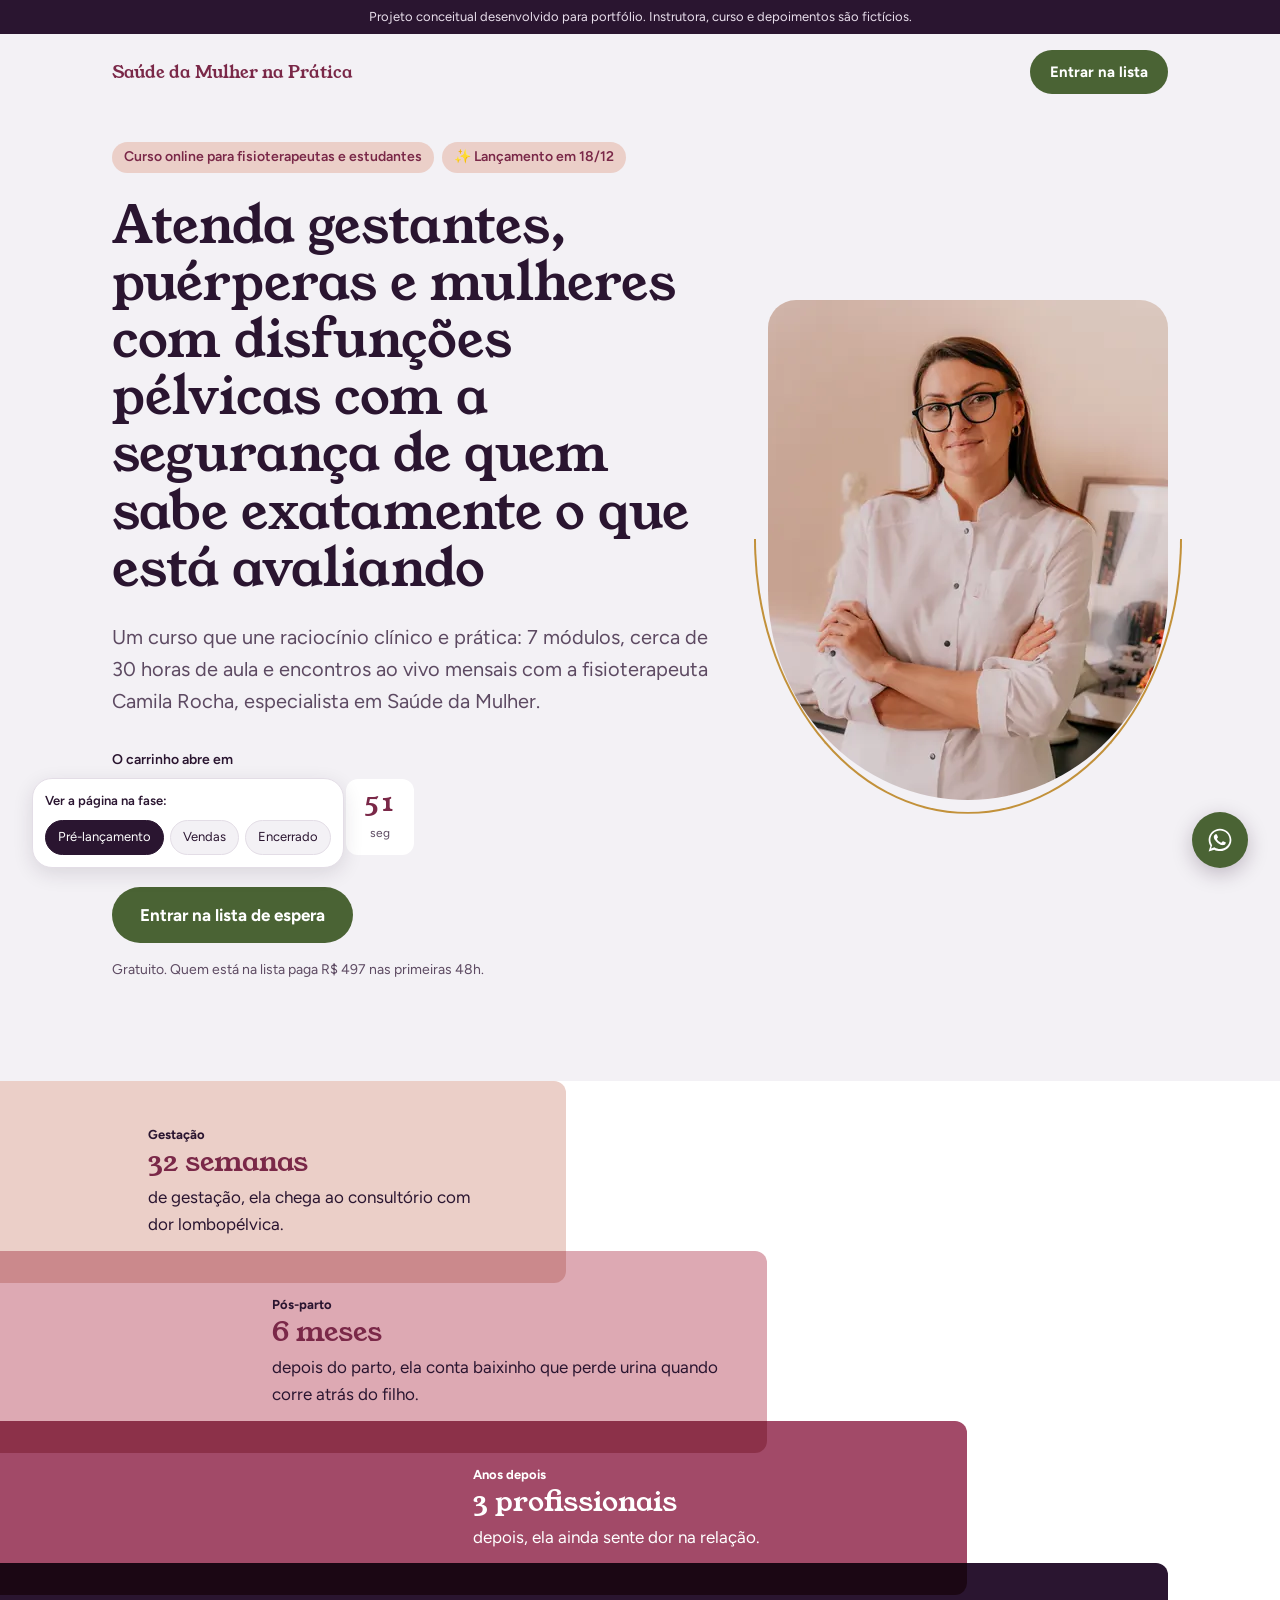
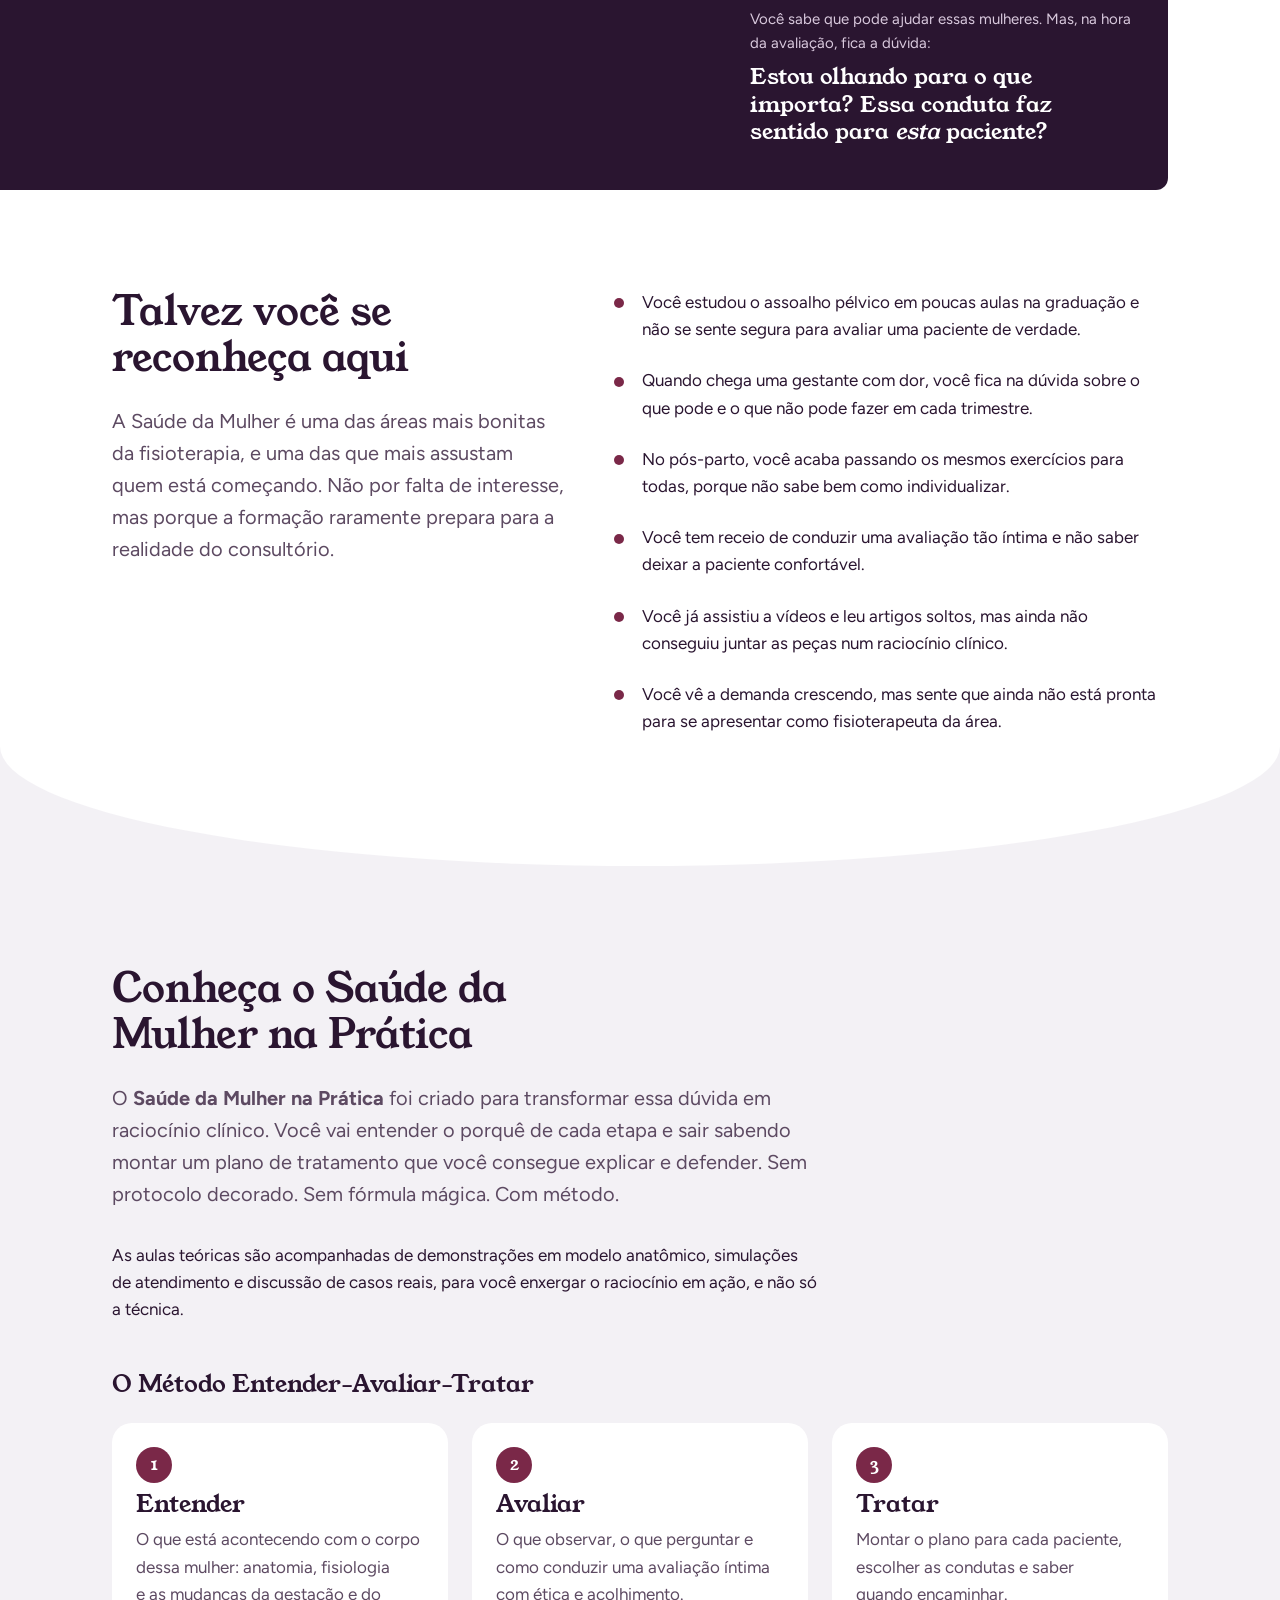
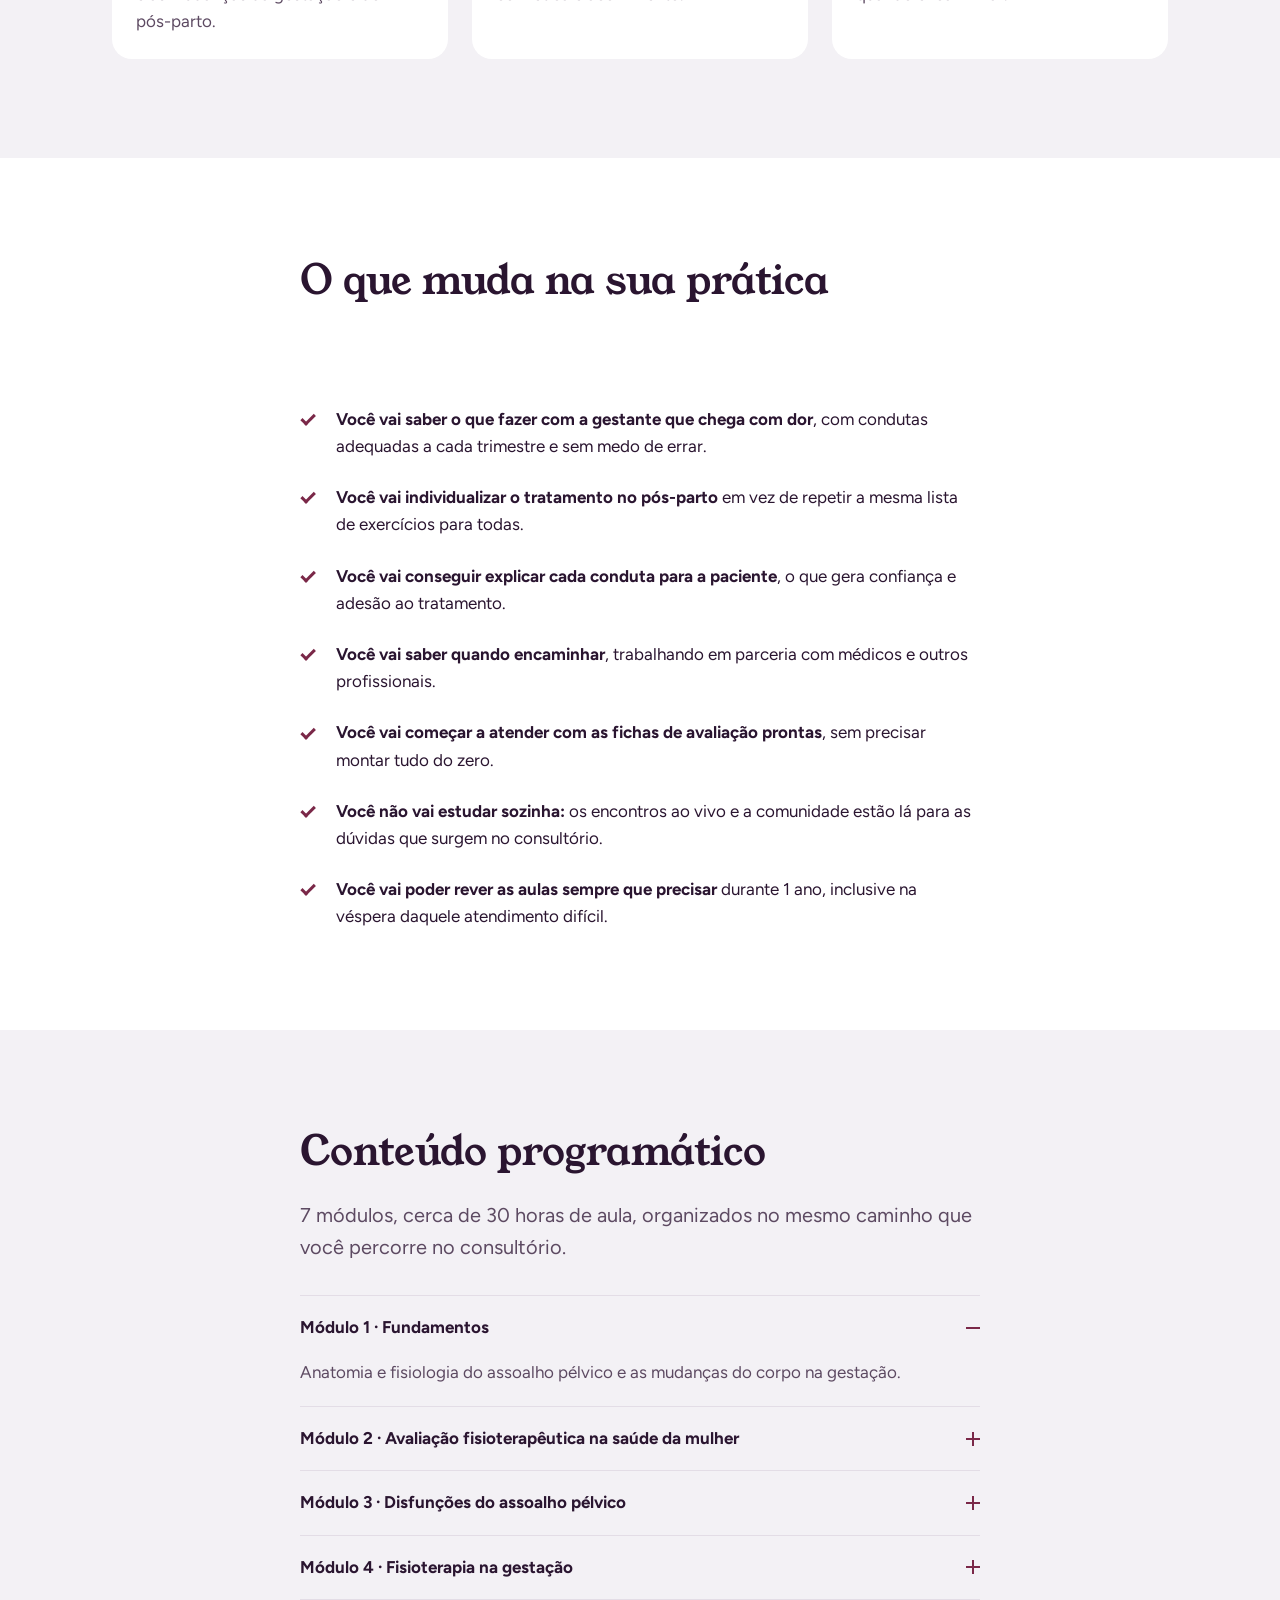
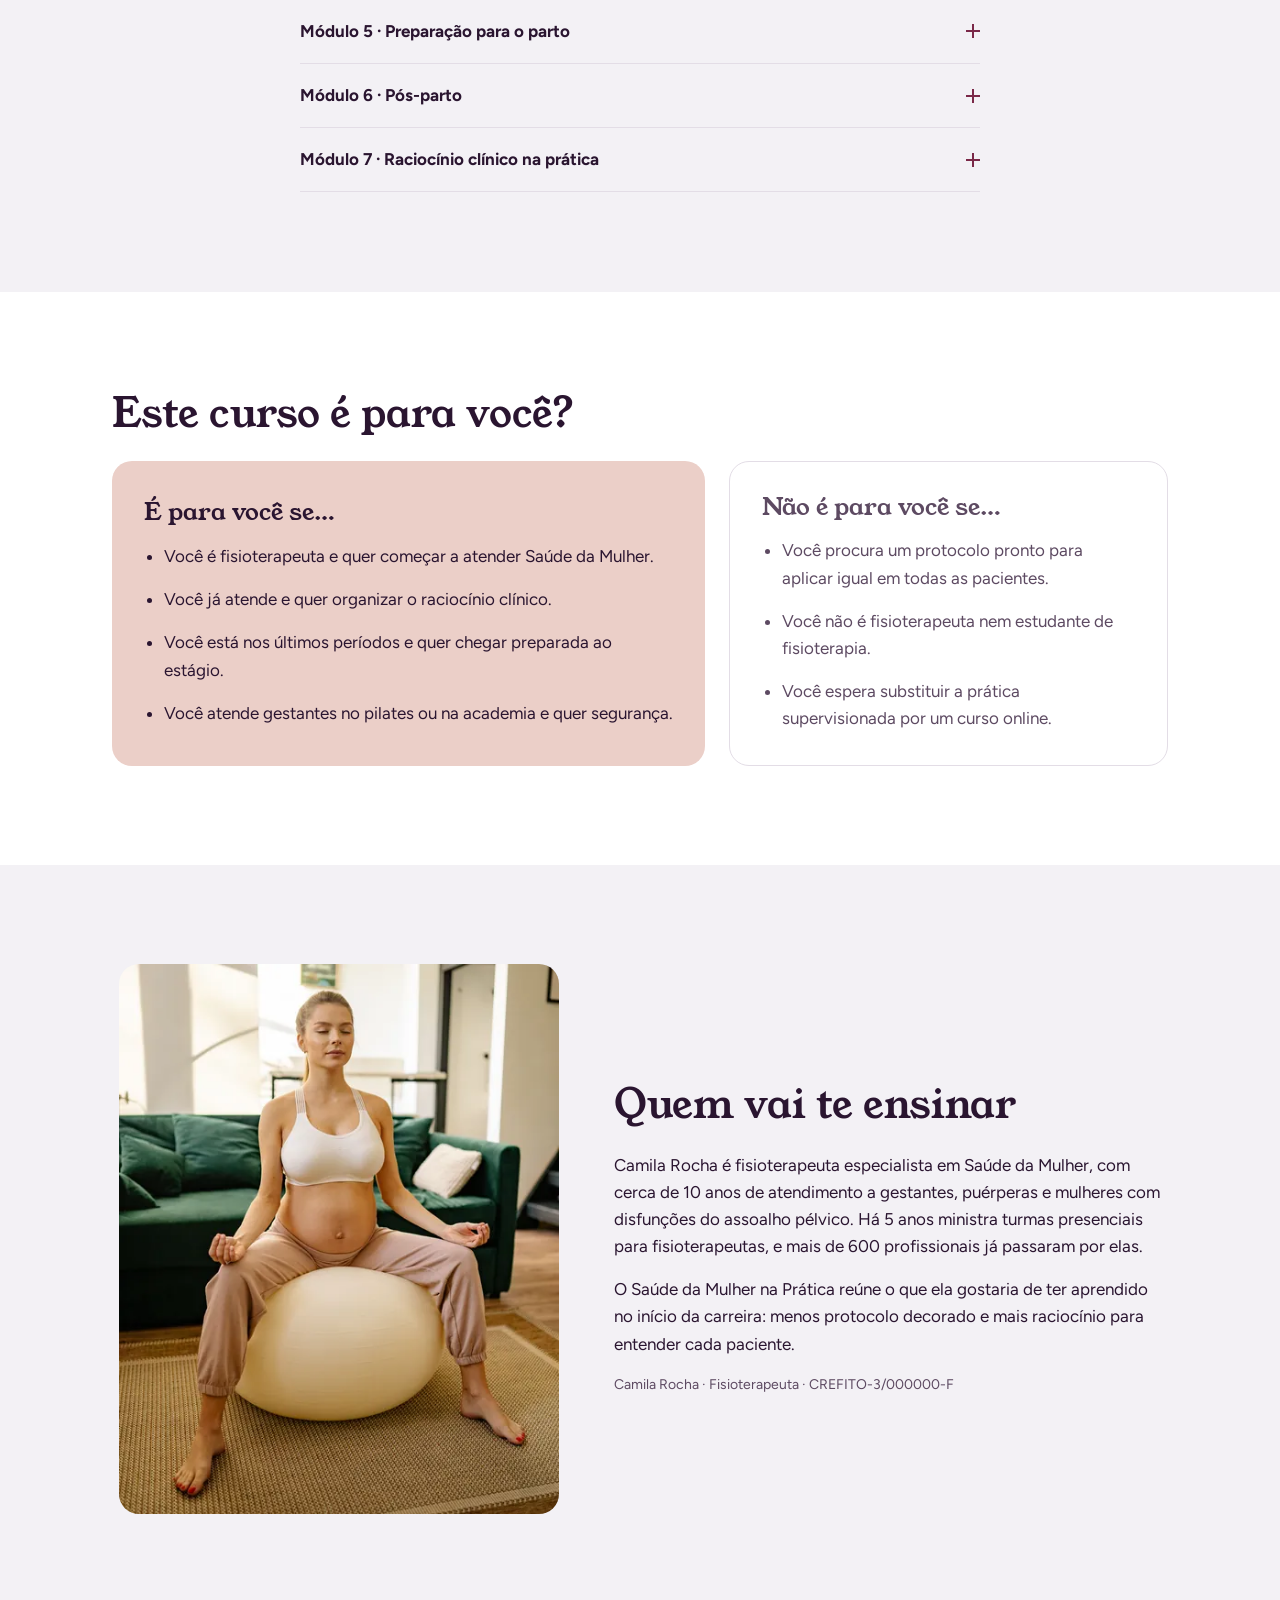
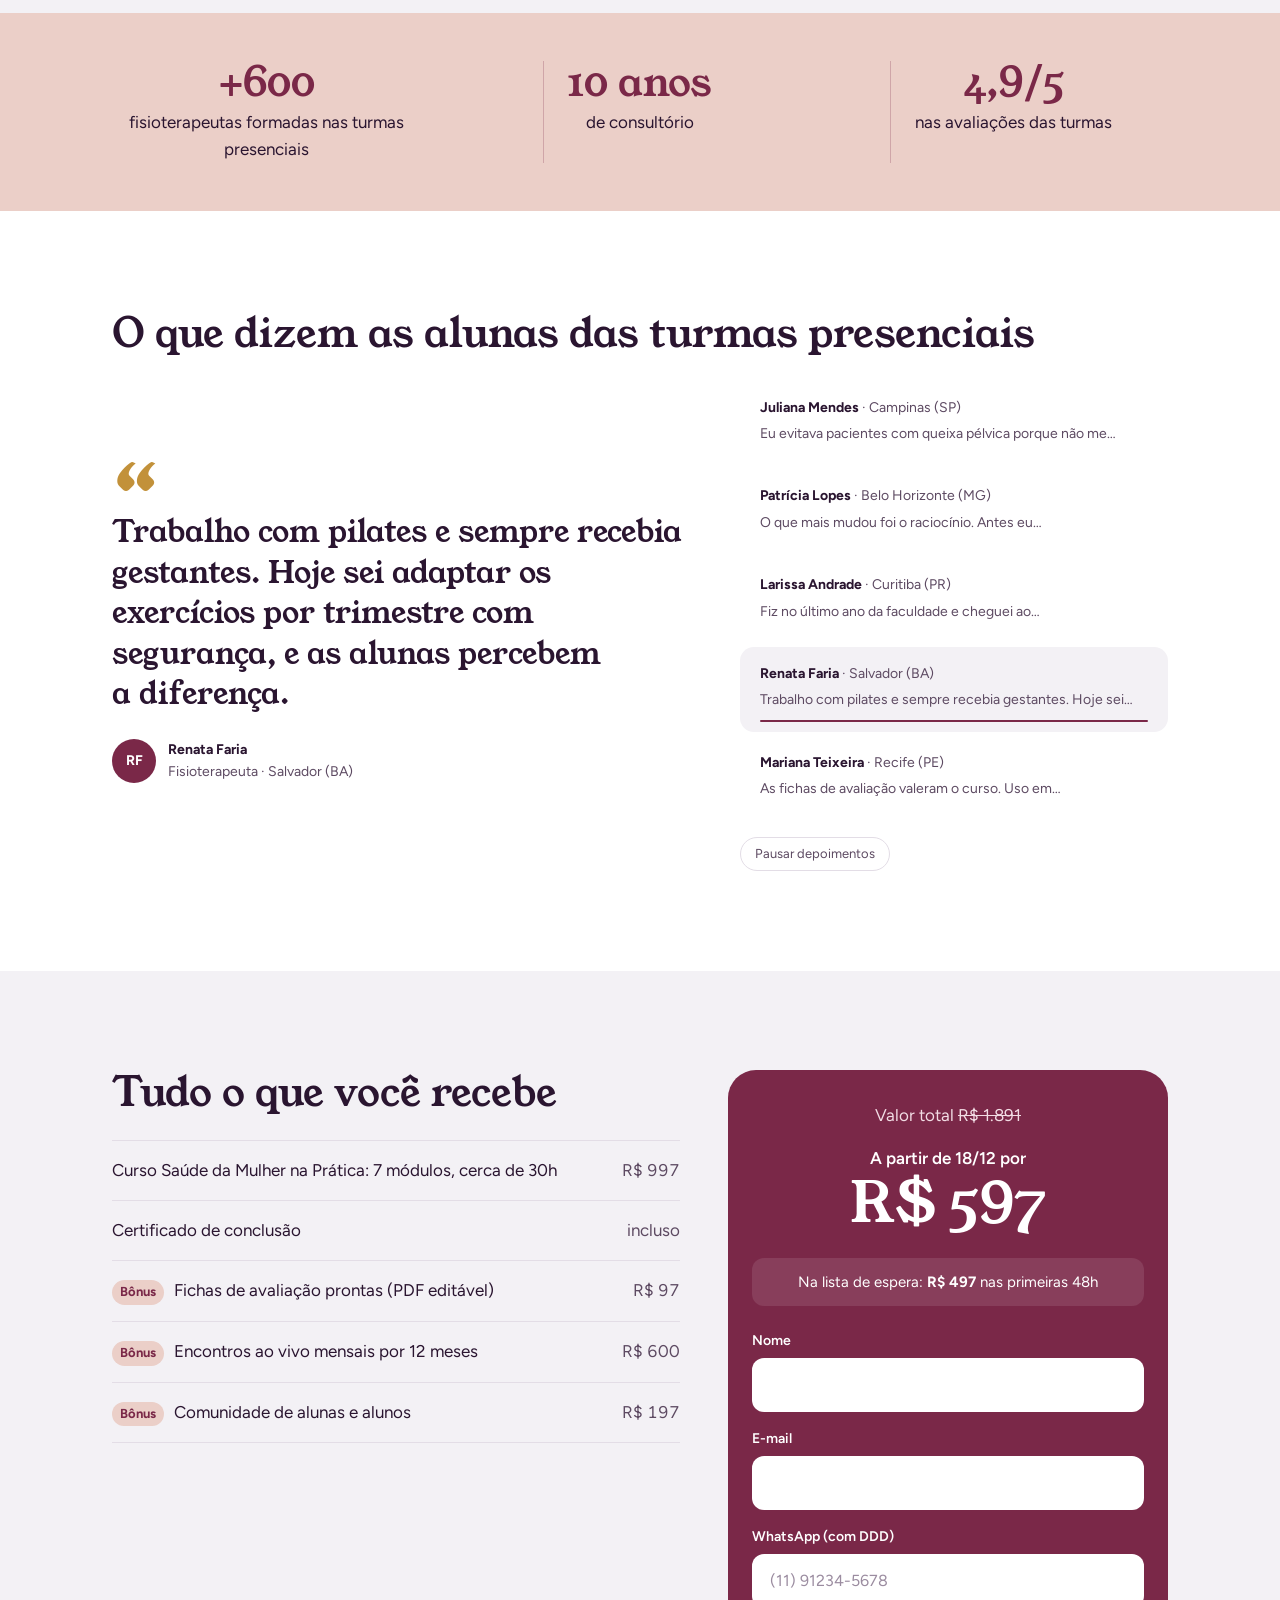
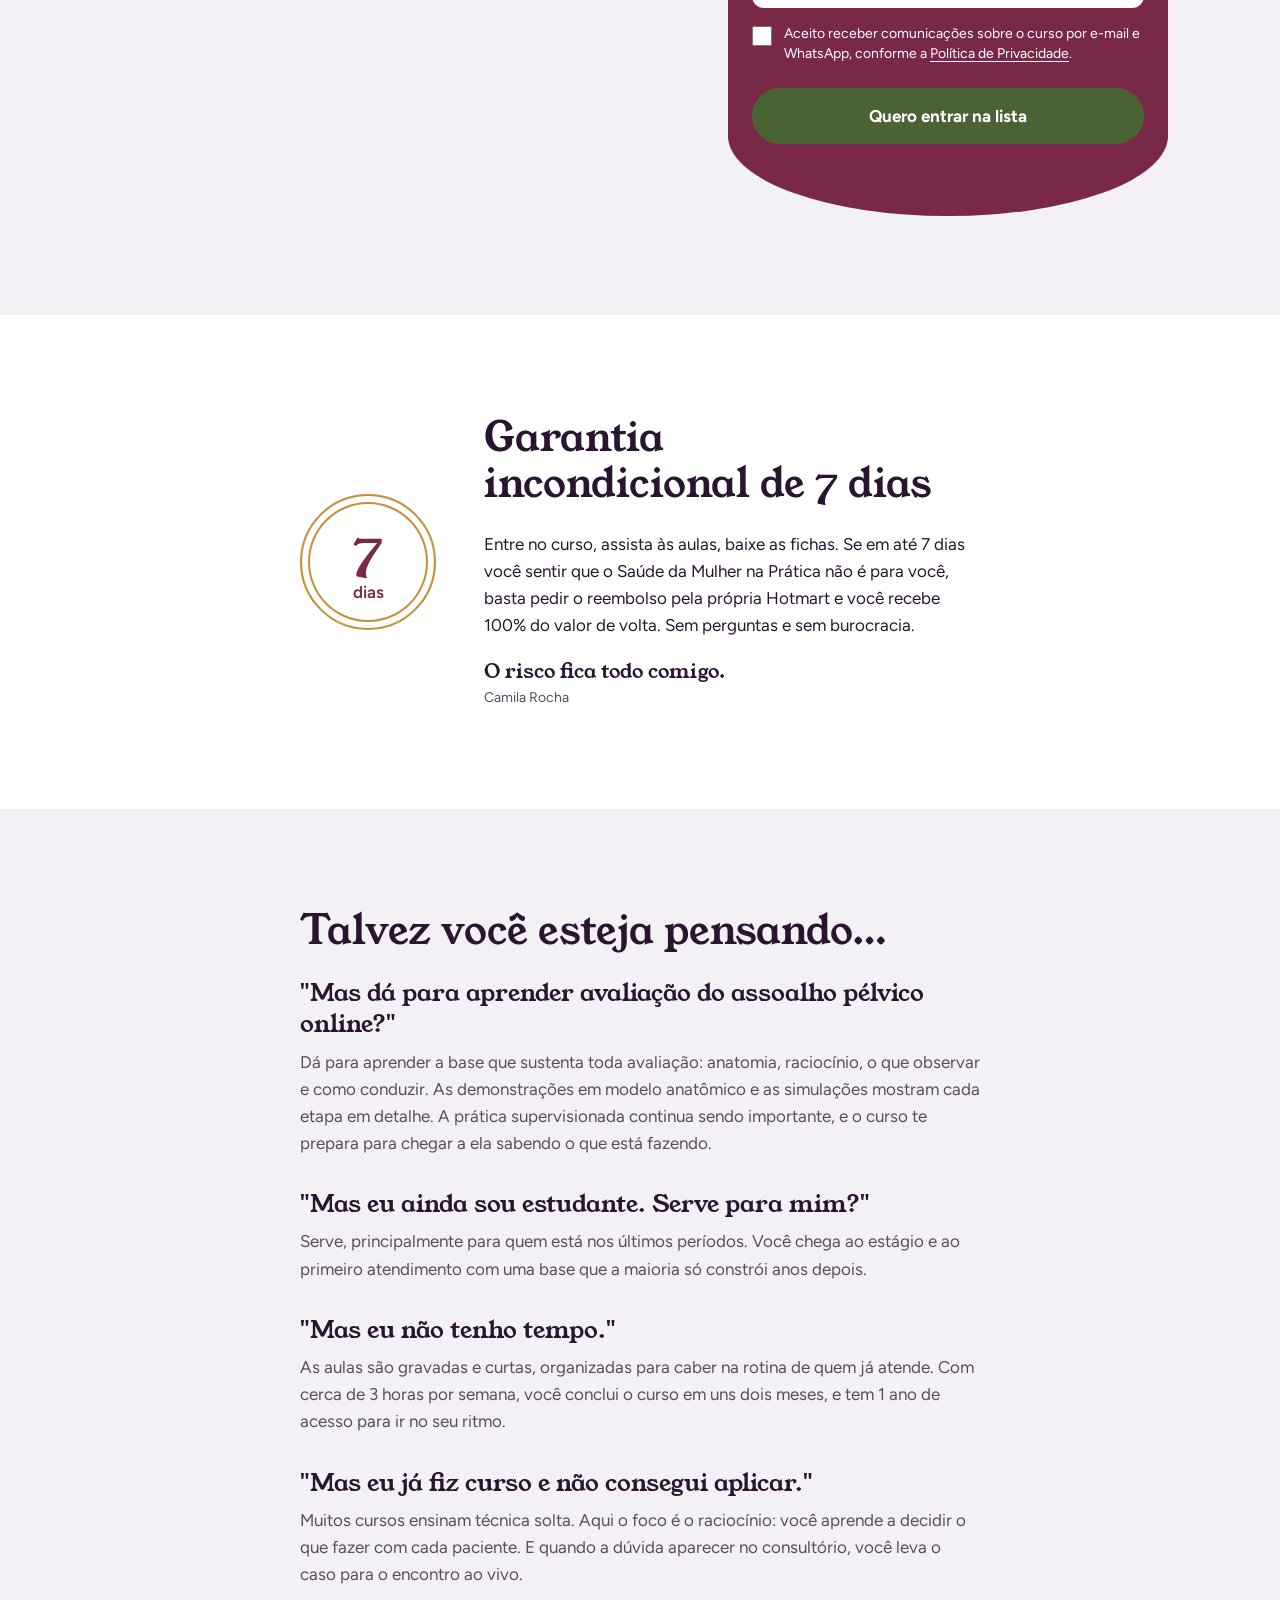
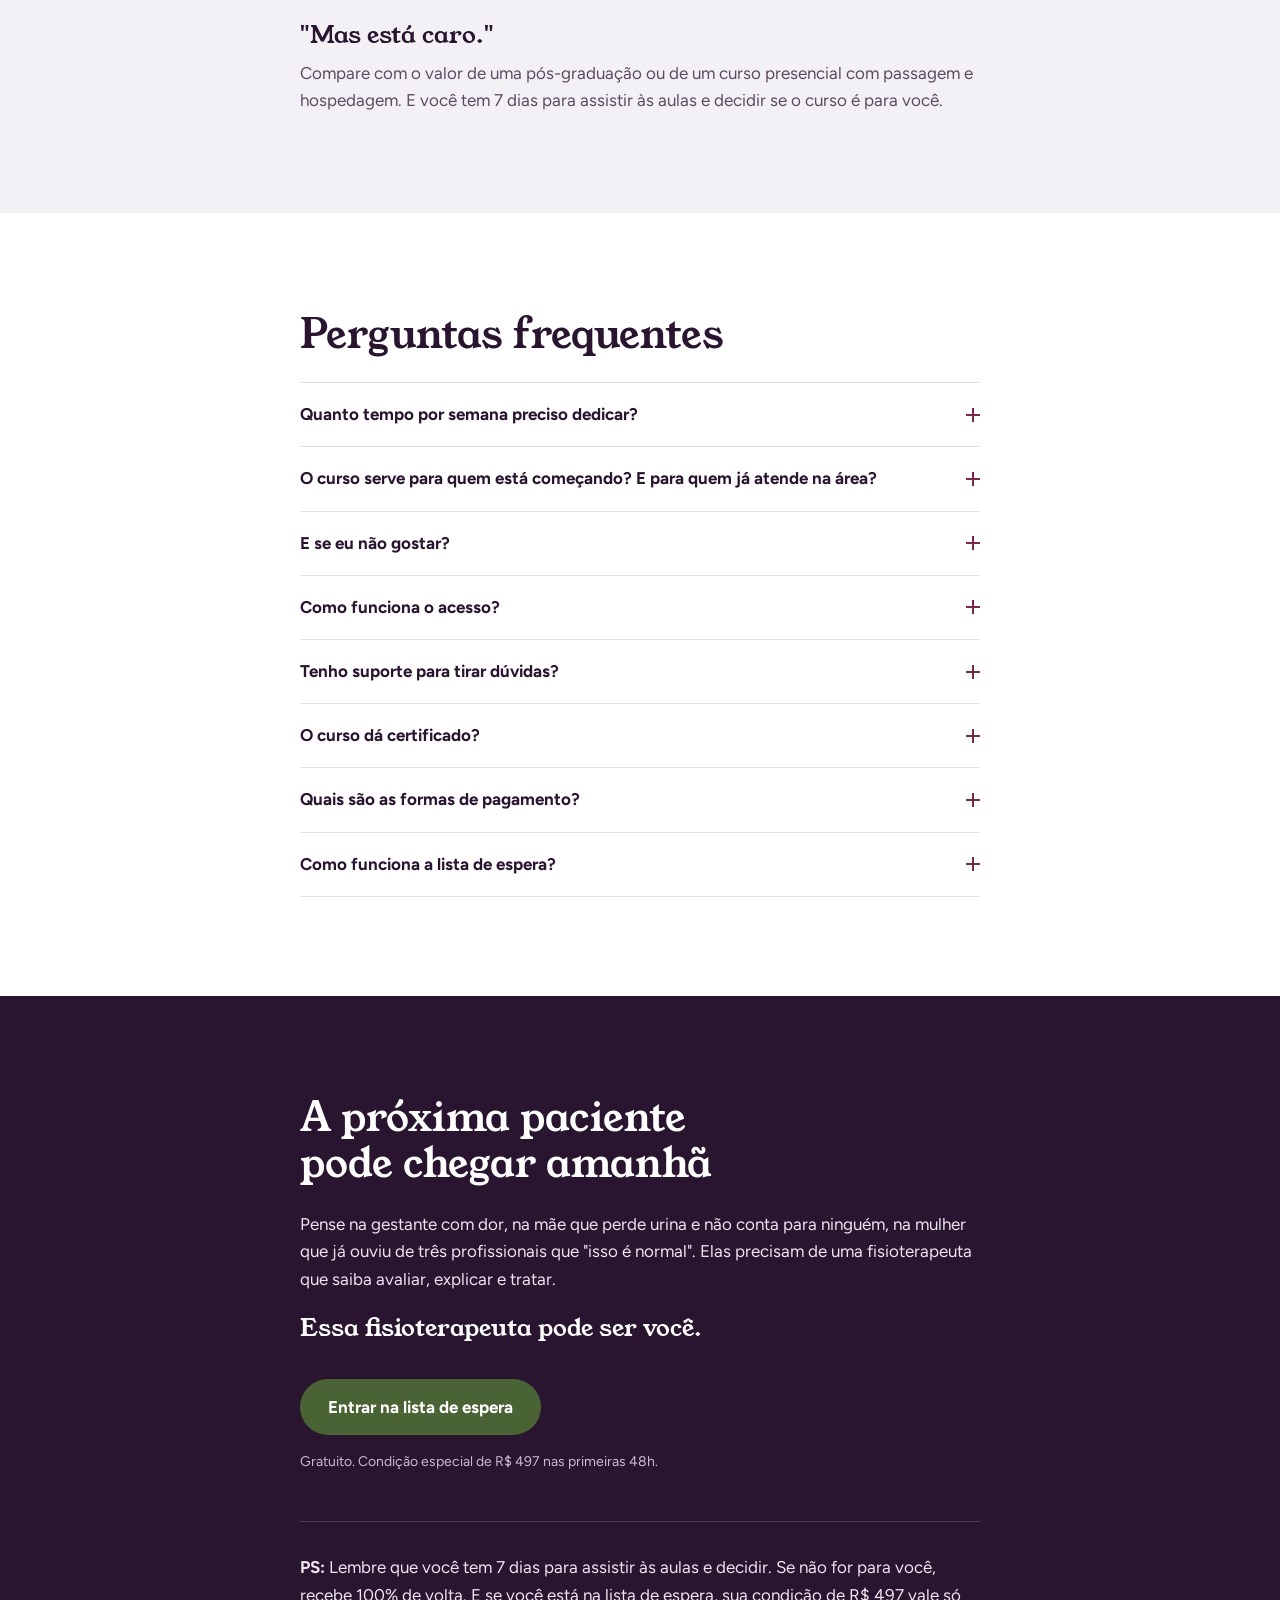
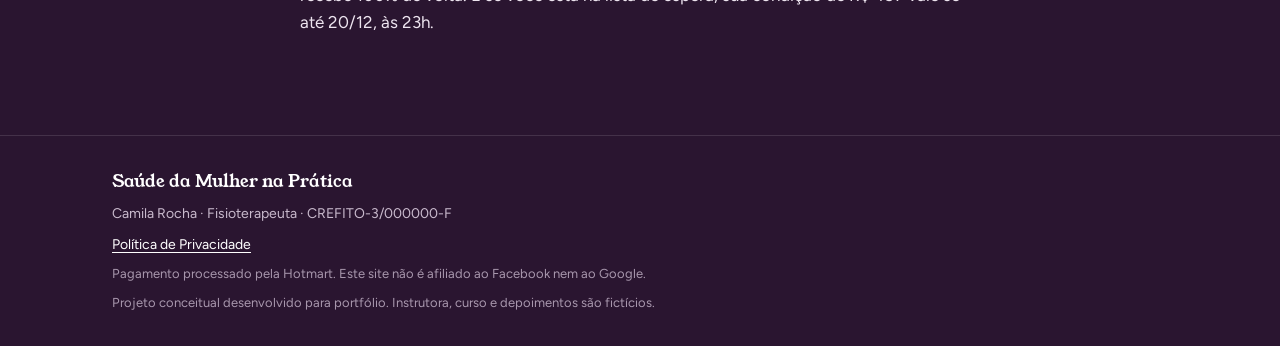
==== commit f3b0a207: "deploy versel" ====
--- a/index.html
+++ b/index.html
@@ -15,7 +15,7 @@
   <!-- ========== SEO ========== -->
   <title>Curso de Fisioterapia em Saúde da Mulher e Obstetrícia</title>
   <meta name="description" content="Curso online de fisioterapia em Saúde da Mulher: assoalho pélvico, gestação e pós-parto. Raciocínio clínico e prática. Certificado e aulas ao vivo.">
-  <link rel="canonical" href="https://lp-curso-fisio.netlify.app/">
+  <link rel="canonical" href="https://saudedamulher.vercel.app/">
   <meta name="robots" content="index, follow">
   <meta name="theme-color" content="#7A2848">
 
@@ -25,8 +25,8 @@
   <meta property="og:site_name" content="Saúde da Mulher na Prática">
   <meta property="og:title" content="Saúde da Mulher na Prática | Curso para fisioterapeutas">
   <meta property="og:description" content="Avalie e trate gestantes, puérperas e mulheres com disfunções pélvicas com segurança. Lista de espera aberta.">
-  <meta property="og:url" content="https://lp-curso-fisio.netlify.app/">
-  <meta property="og:image" content="https://lp-curso-fisio.netlify.app/assets/img/og-image.jpg">
+  <meta property="og:url" content="https://saudedamulher.vercel.app/">
+  <meta property="og:image" content="https://saudedamulher.vercel.app/assets/img/og-image.jpg">
   <meta property="og:image:width" content="1200">
   <meta property="og:image:height" content="630">
   <meta property="og:image:alt" content="Fisioterapeuta Camila Rocha, instrutora do curso Saúde da Mulher na Prática">
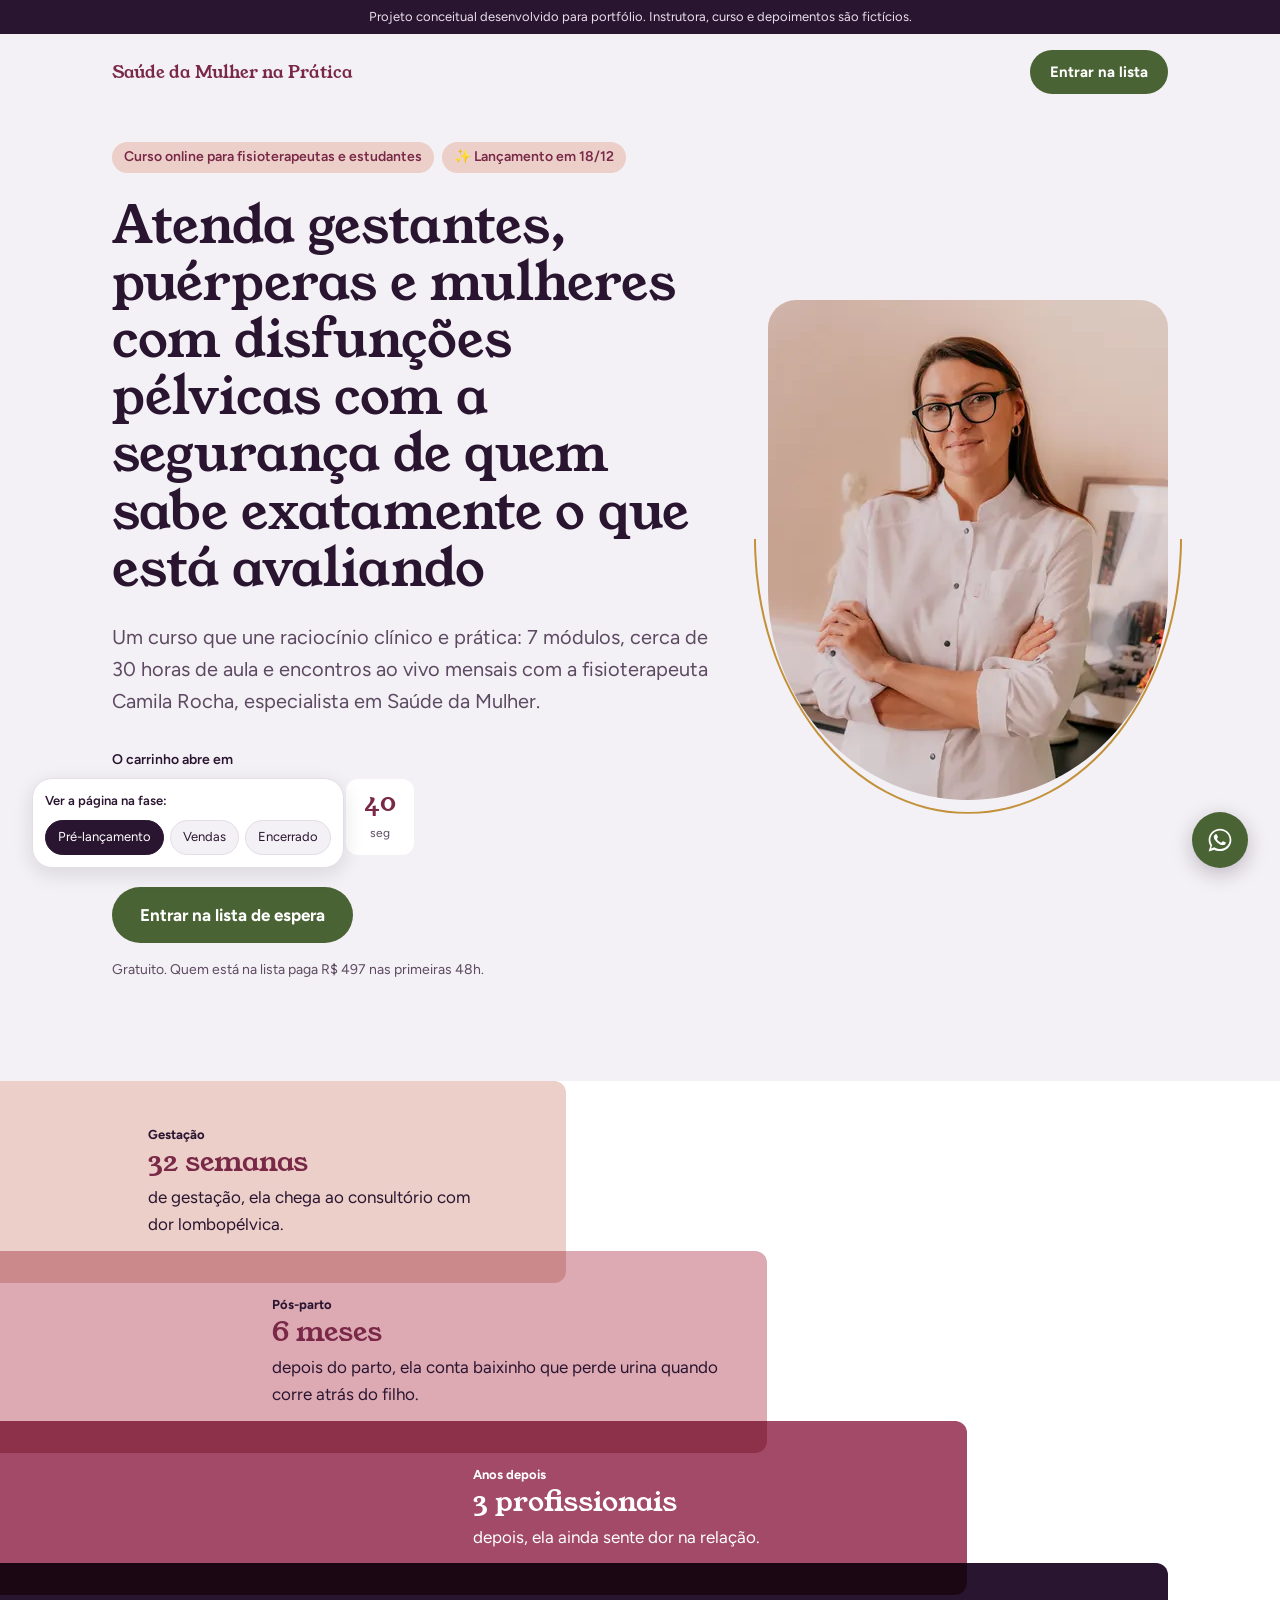
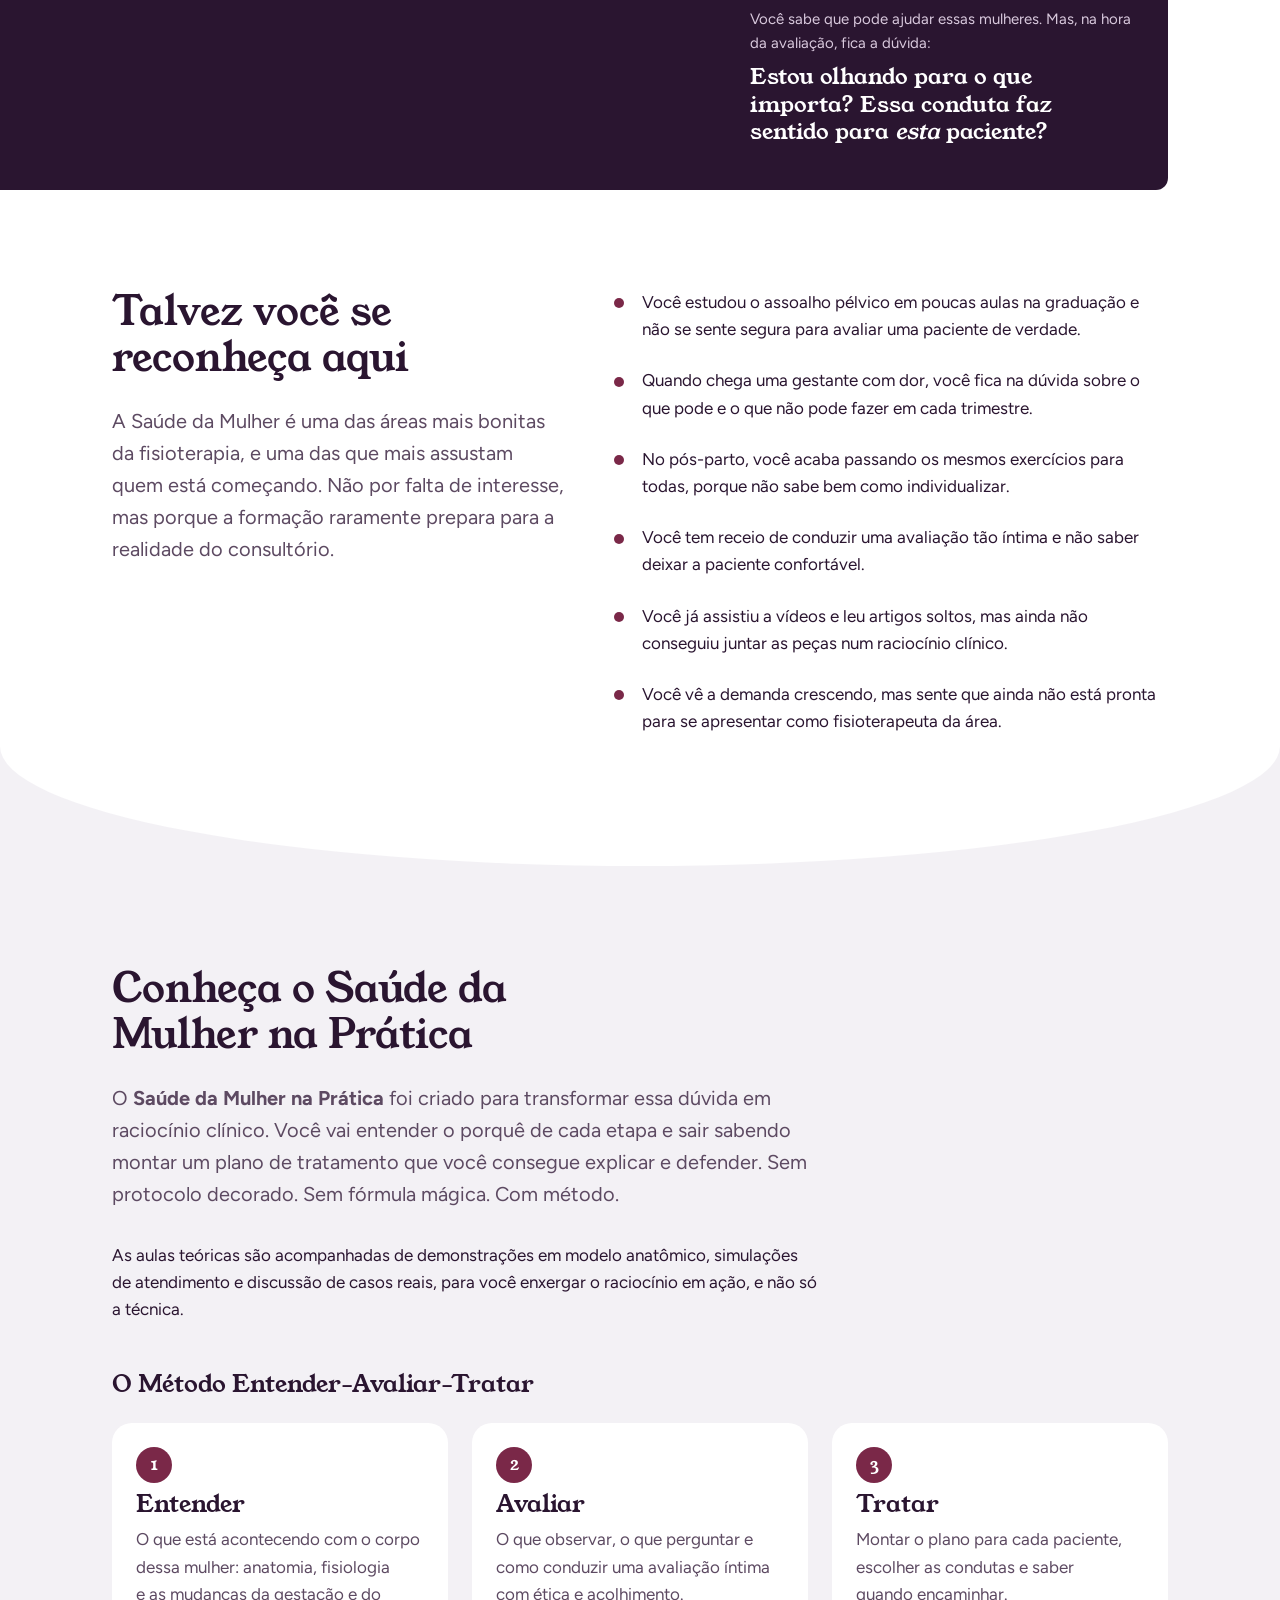
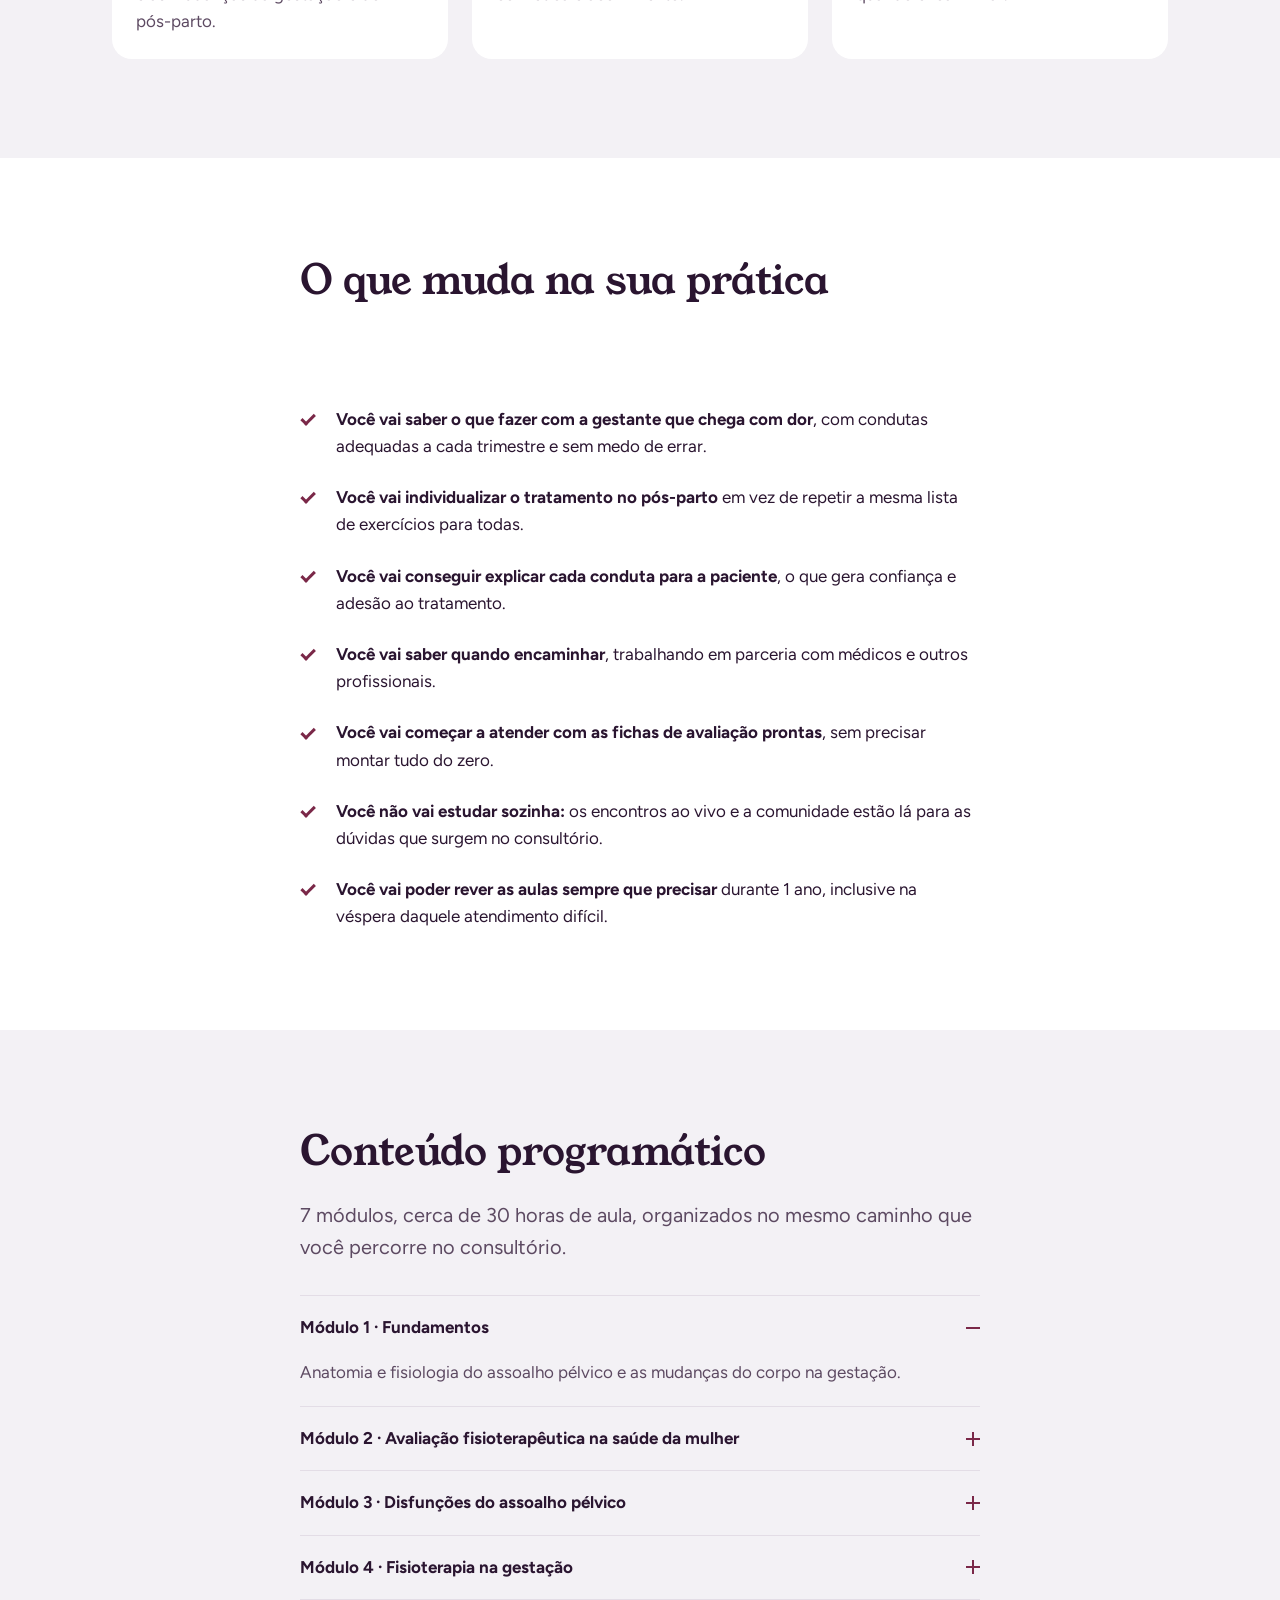
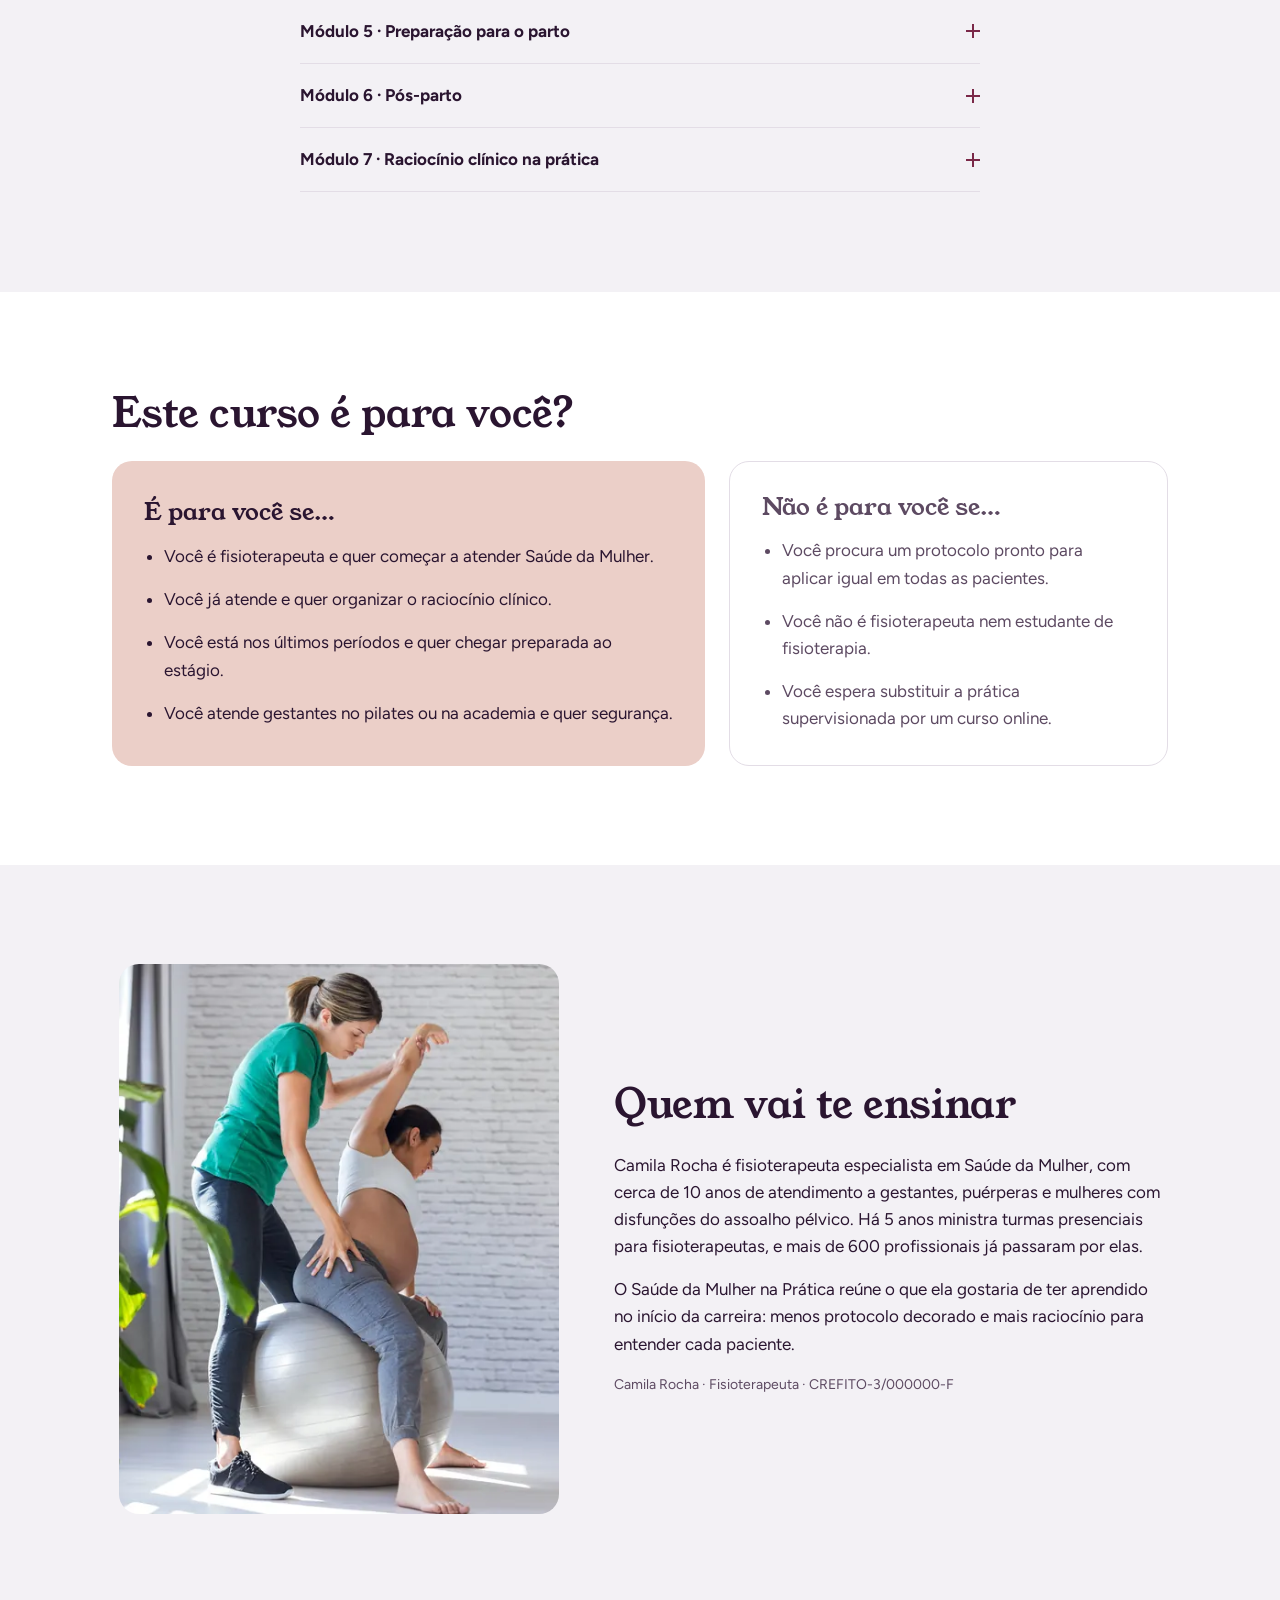
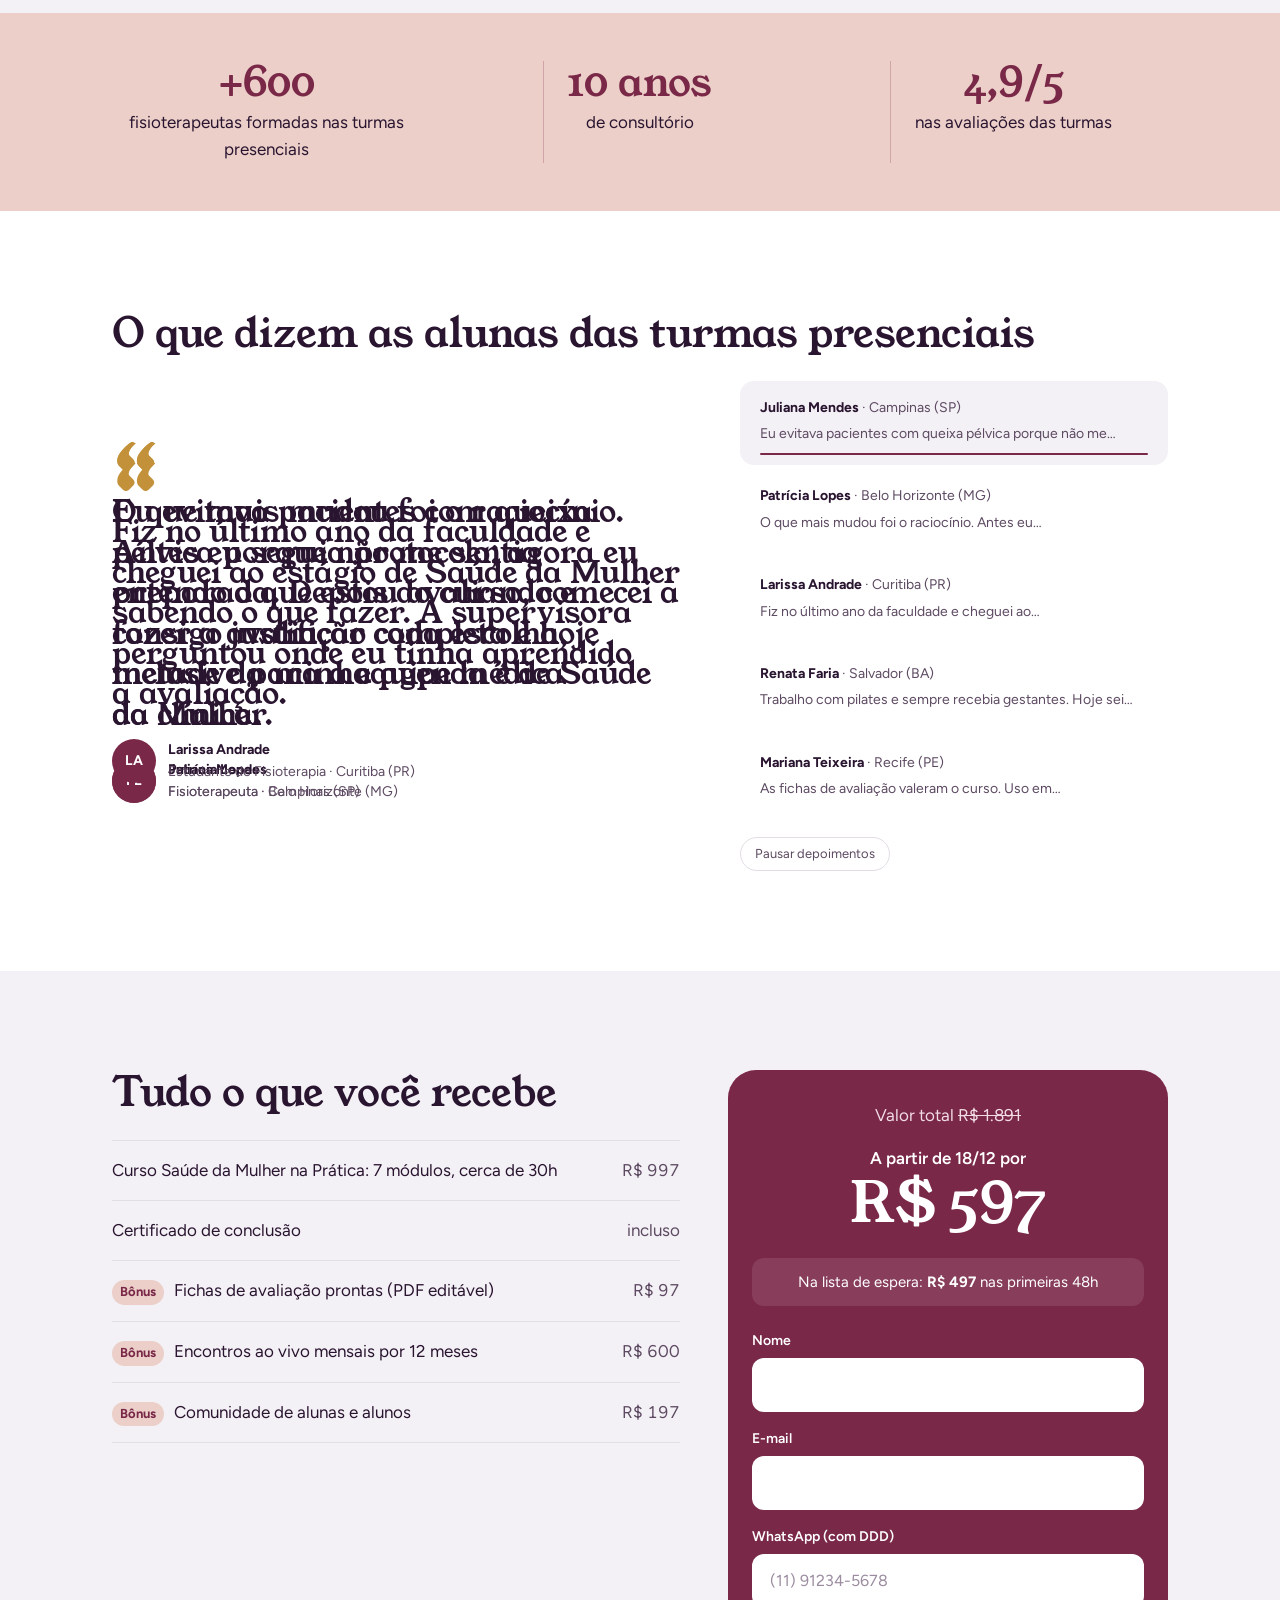
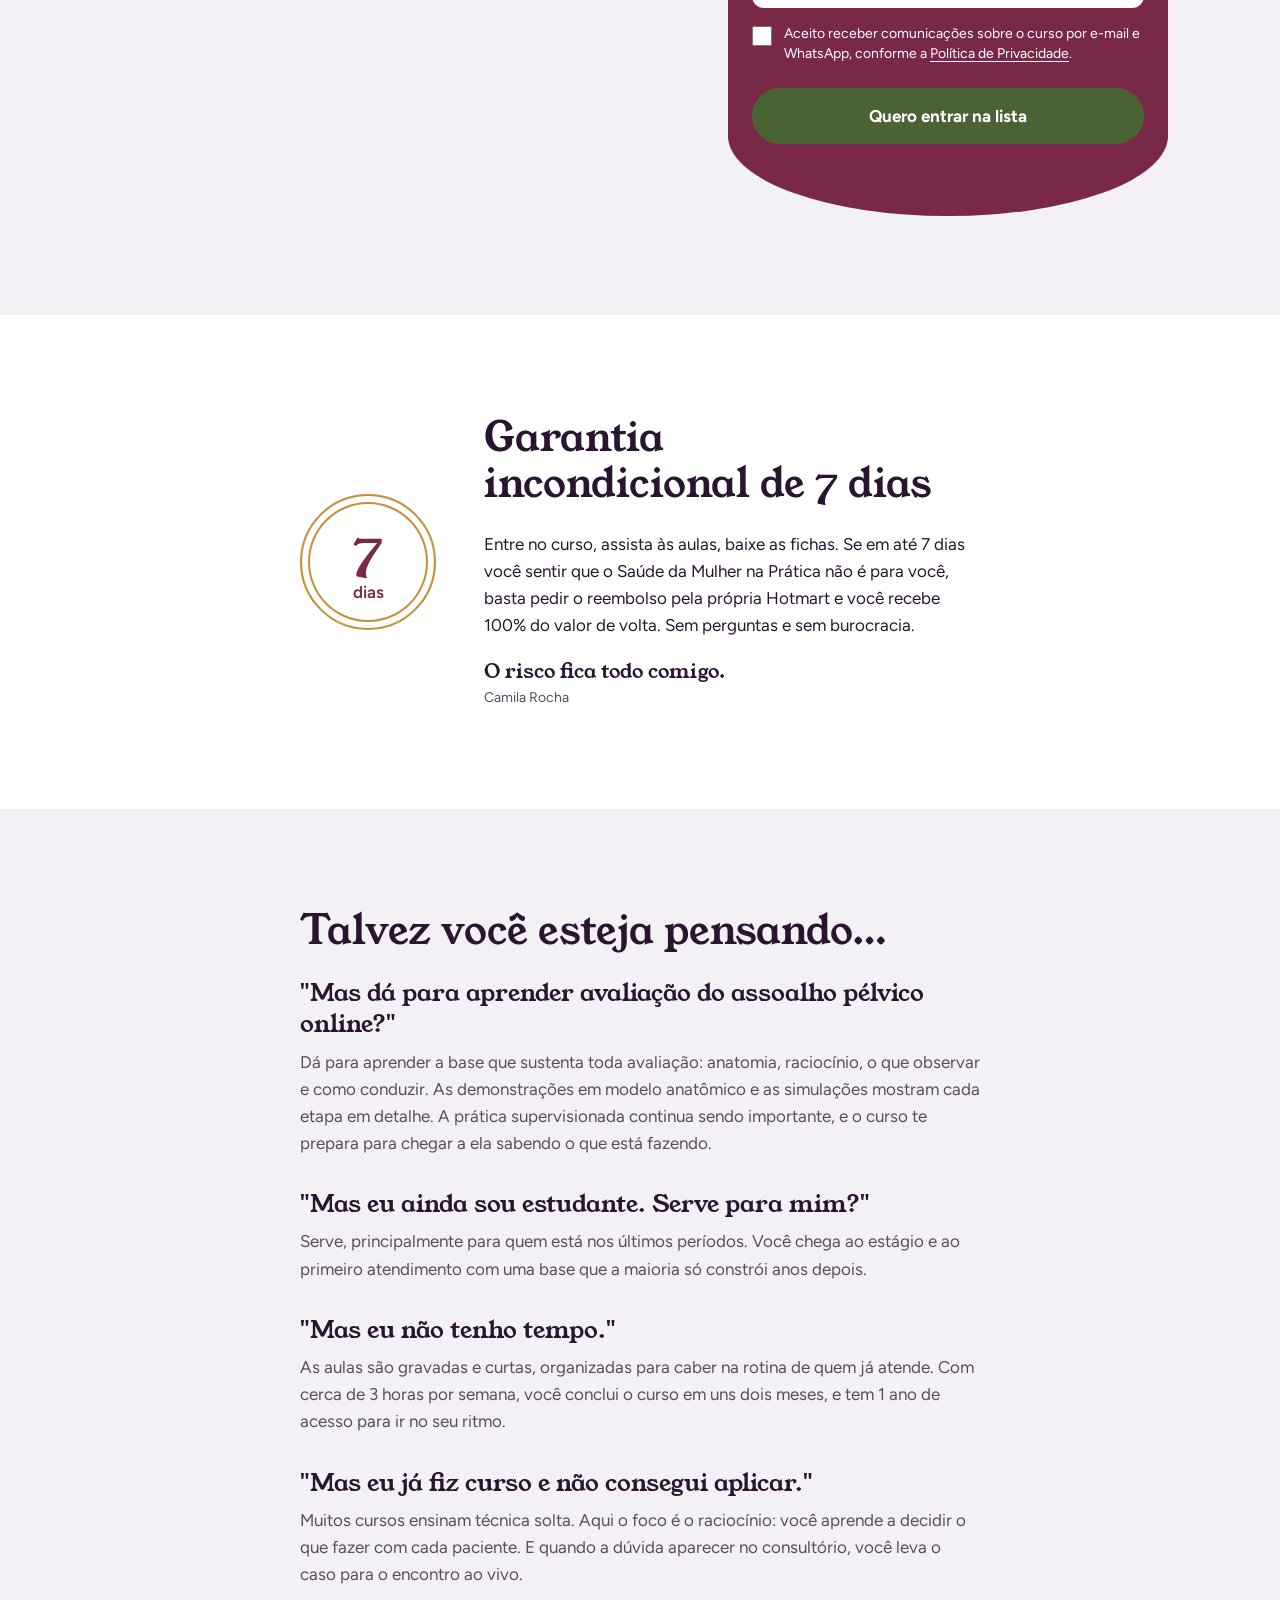
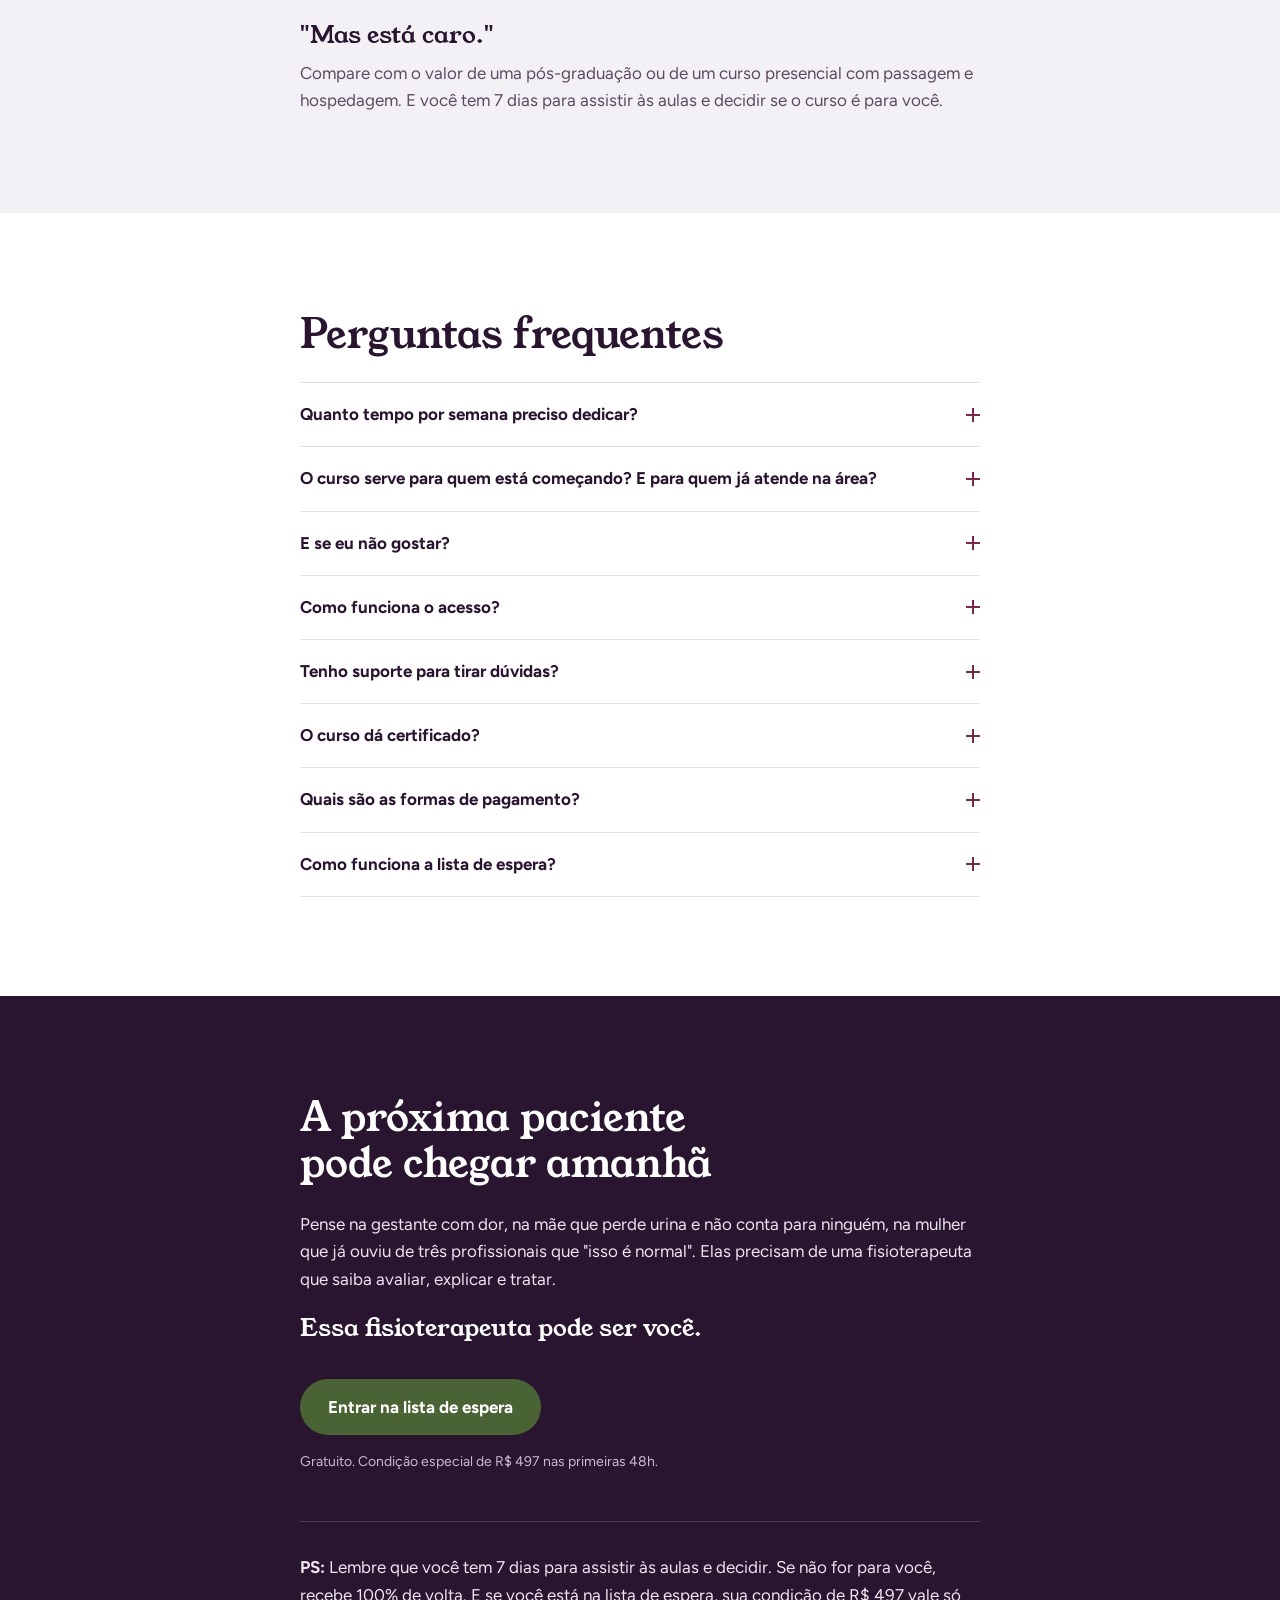
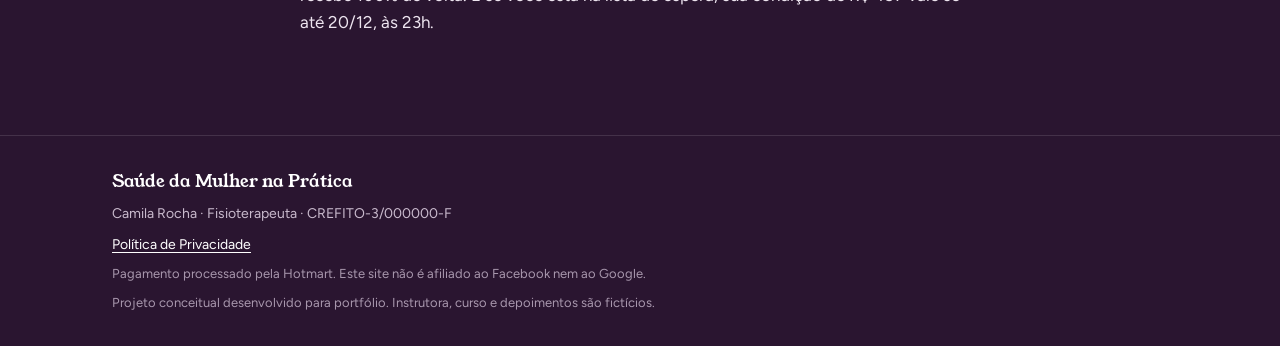
==== commit 52d01400: "change image 2" ====
--- a/index.html
+++ b/index.html
@@ -378,7 +378,7 @@
           <img src="assets/img/camila-rocha-consultorio-960.webp"
                srcset="assets/img/camila-rocha-consultorio-480.webp 480w, assets/img/camila-rocha-consultorio-720.webp 720w, assets/img/camila-rocha-consultorio-960.webp 960w"
                sizes="(min-width: 900px) 440px, 360px"
-               alt="Gestante sentada em uma bola suíça fazendo exercício de respiração"
+               alt="Fisioterapeuta orientando uma gestante durante exercício na bola suíça"
                width="960" height="1200" loading="lazy" decoding="async">
         </figure>
         <div class="instrutora__texto">
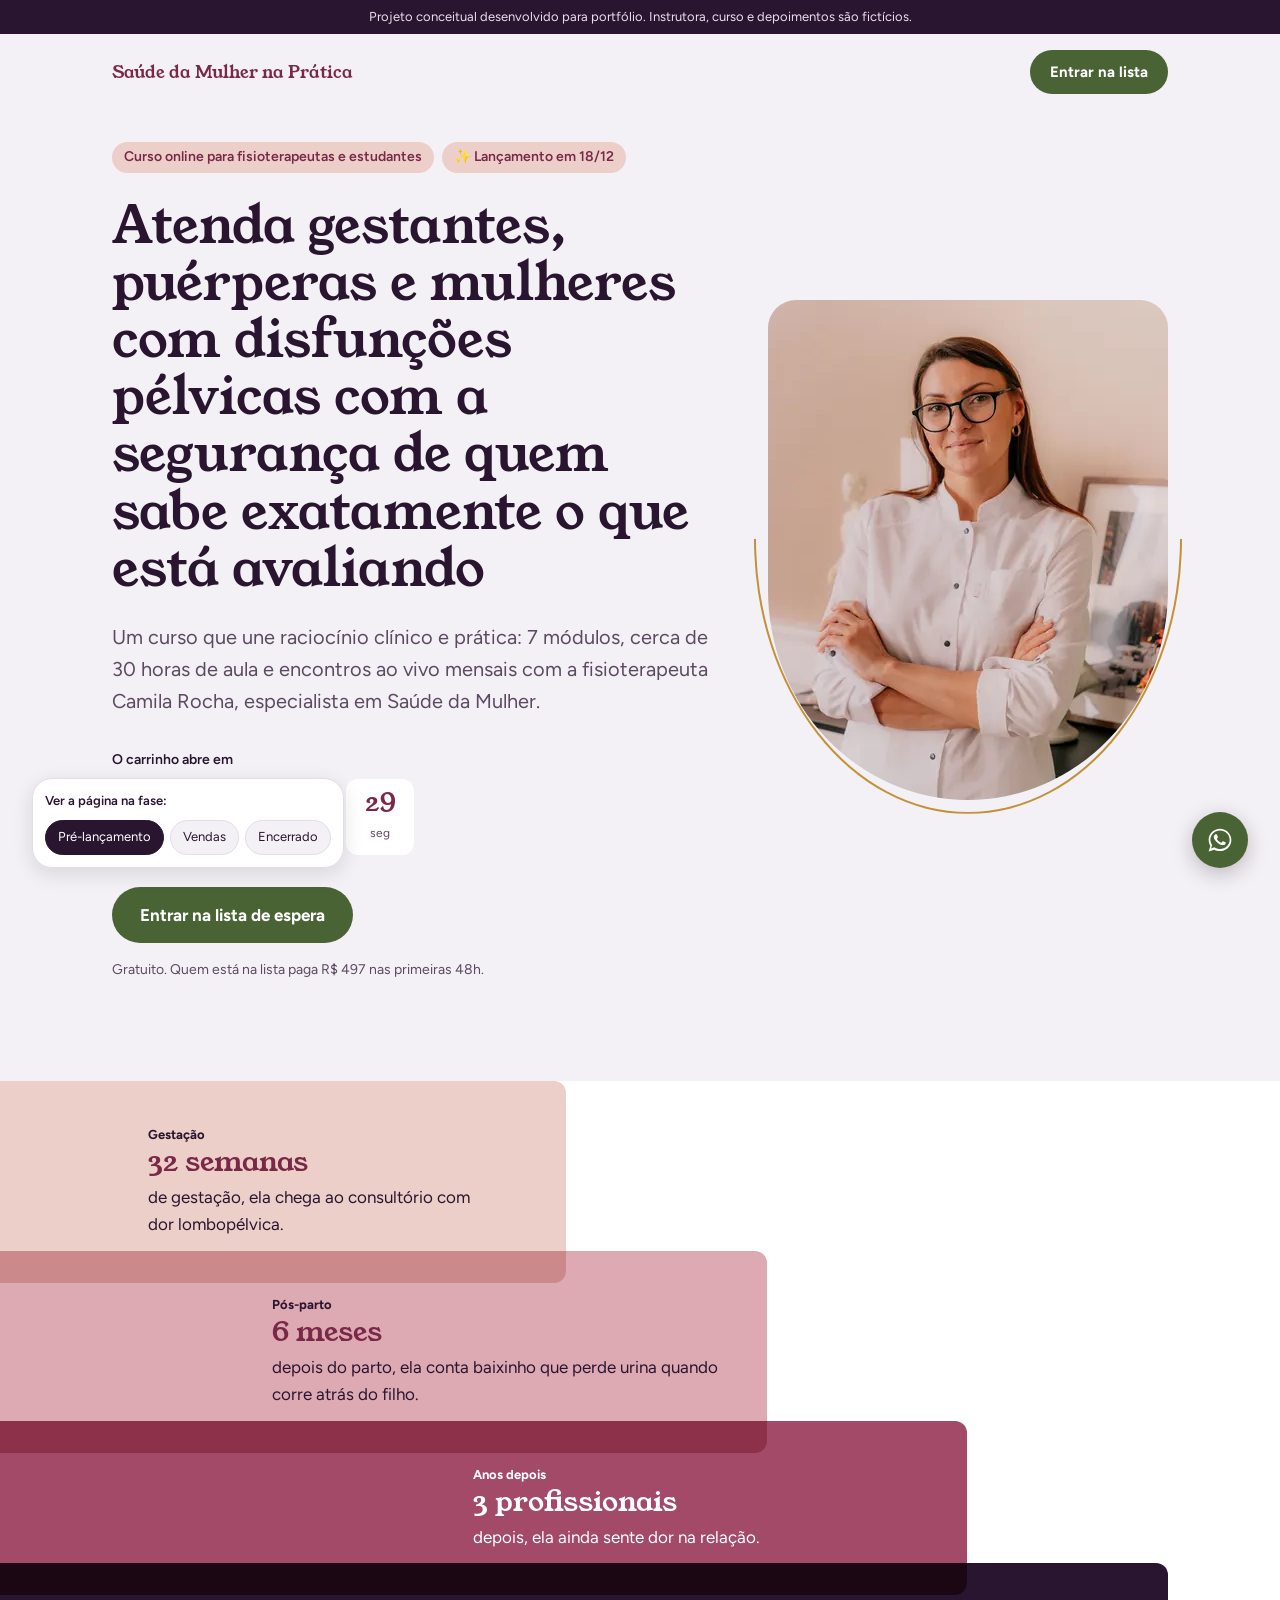
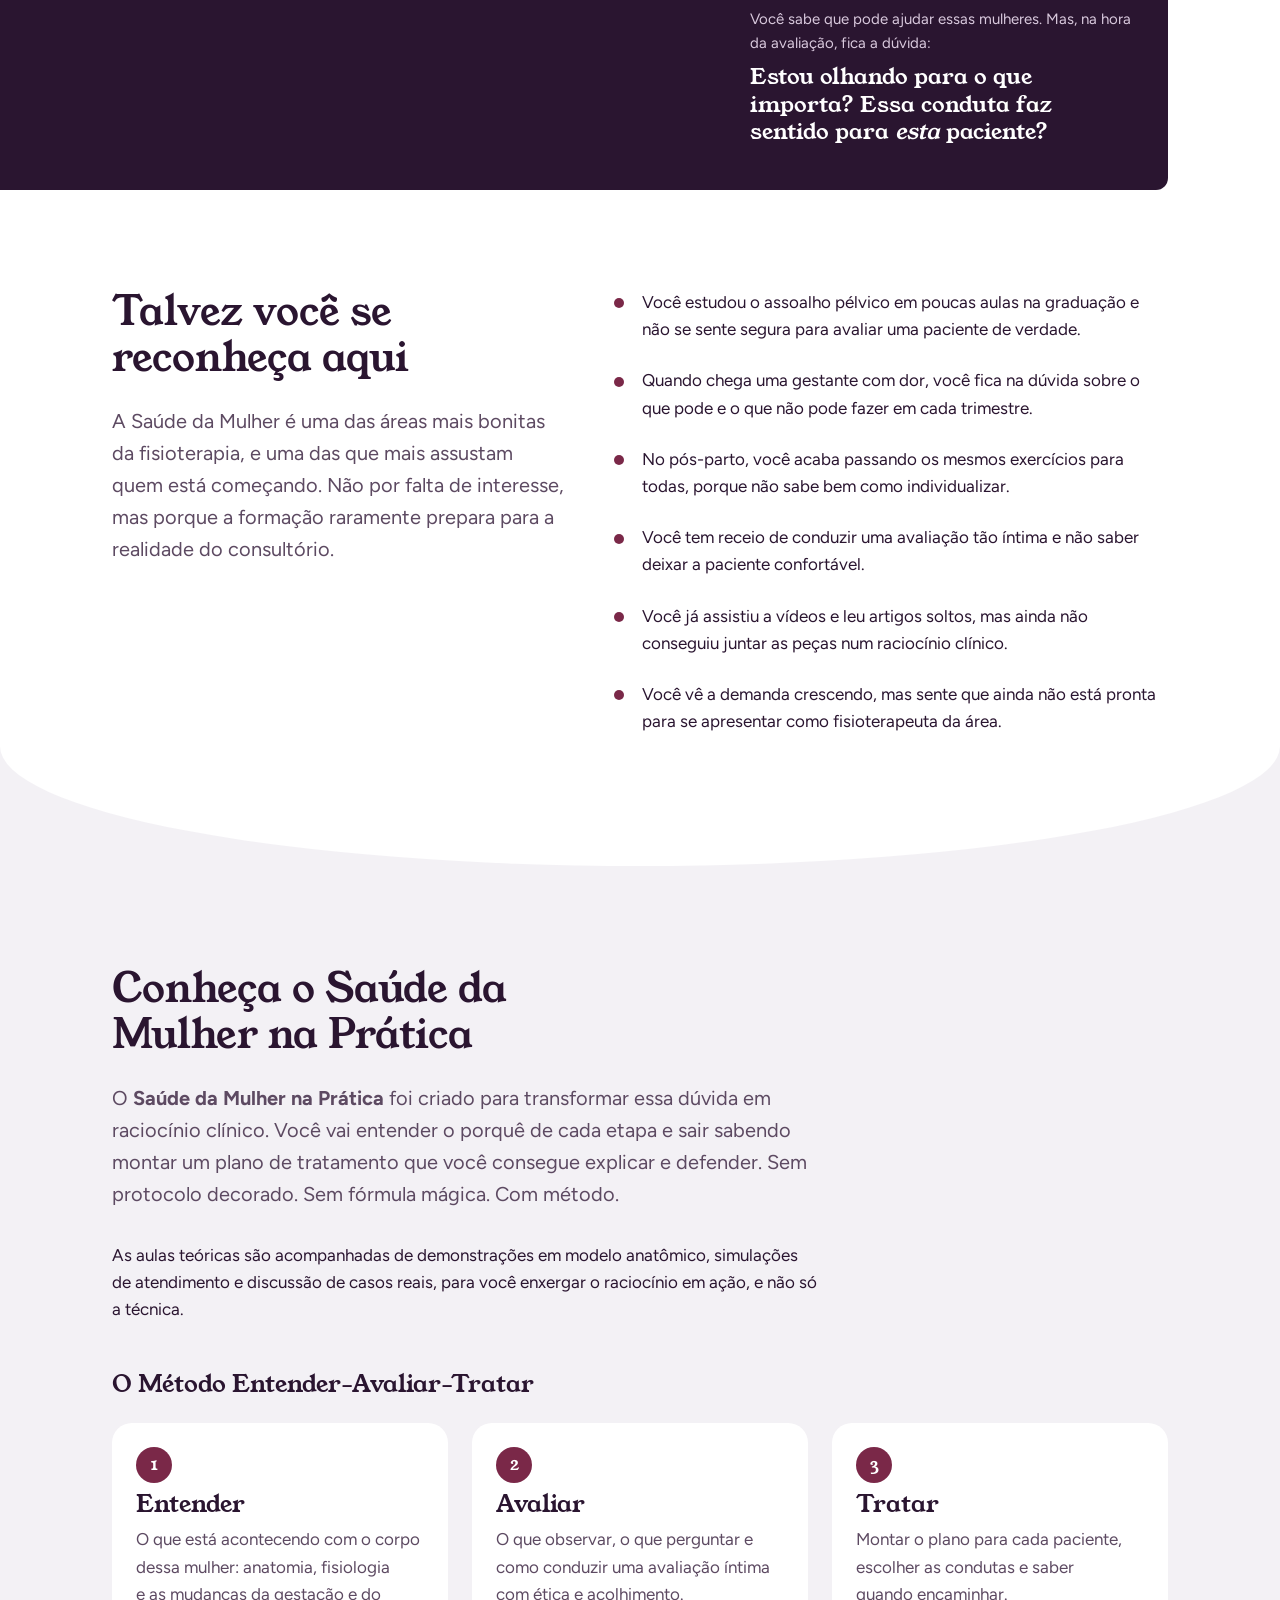
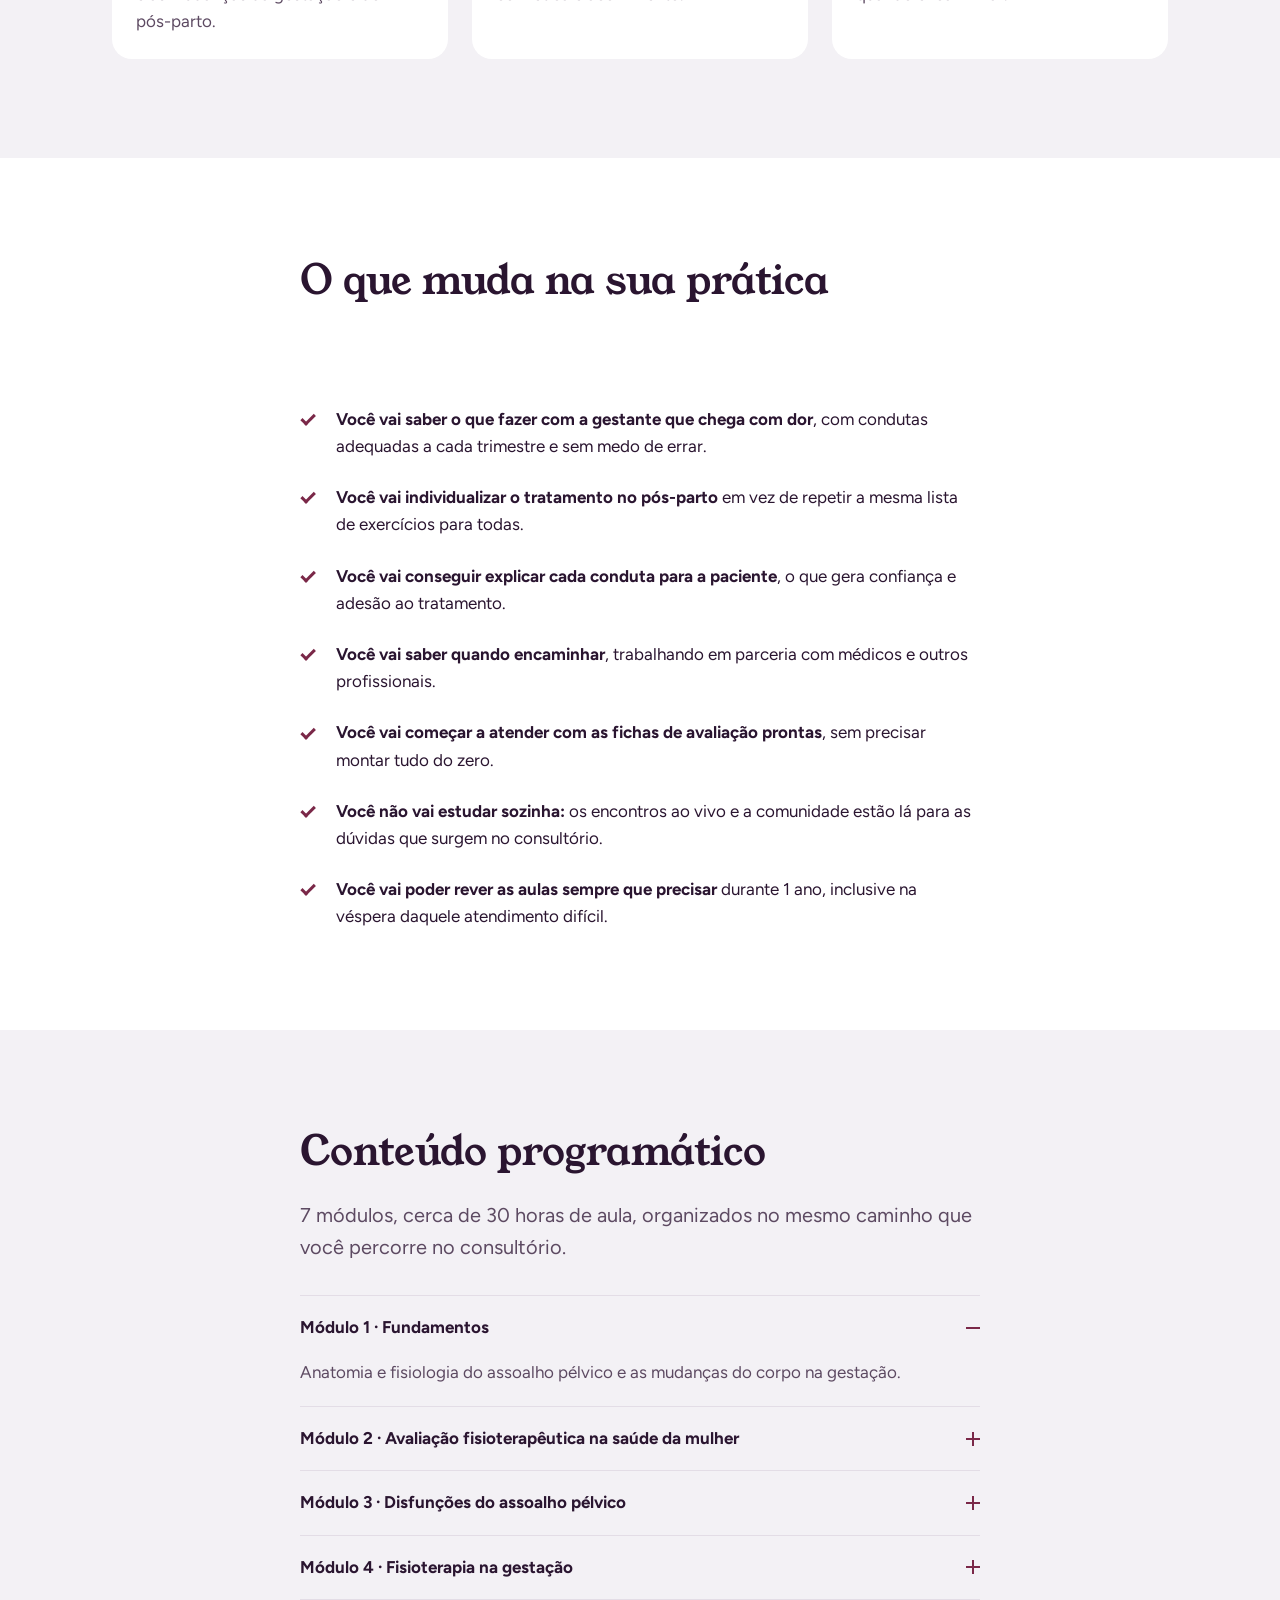
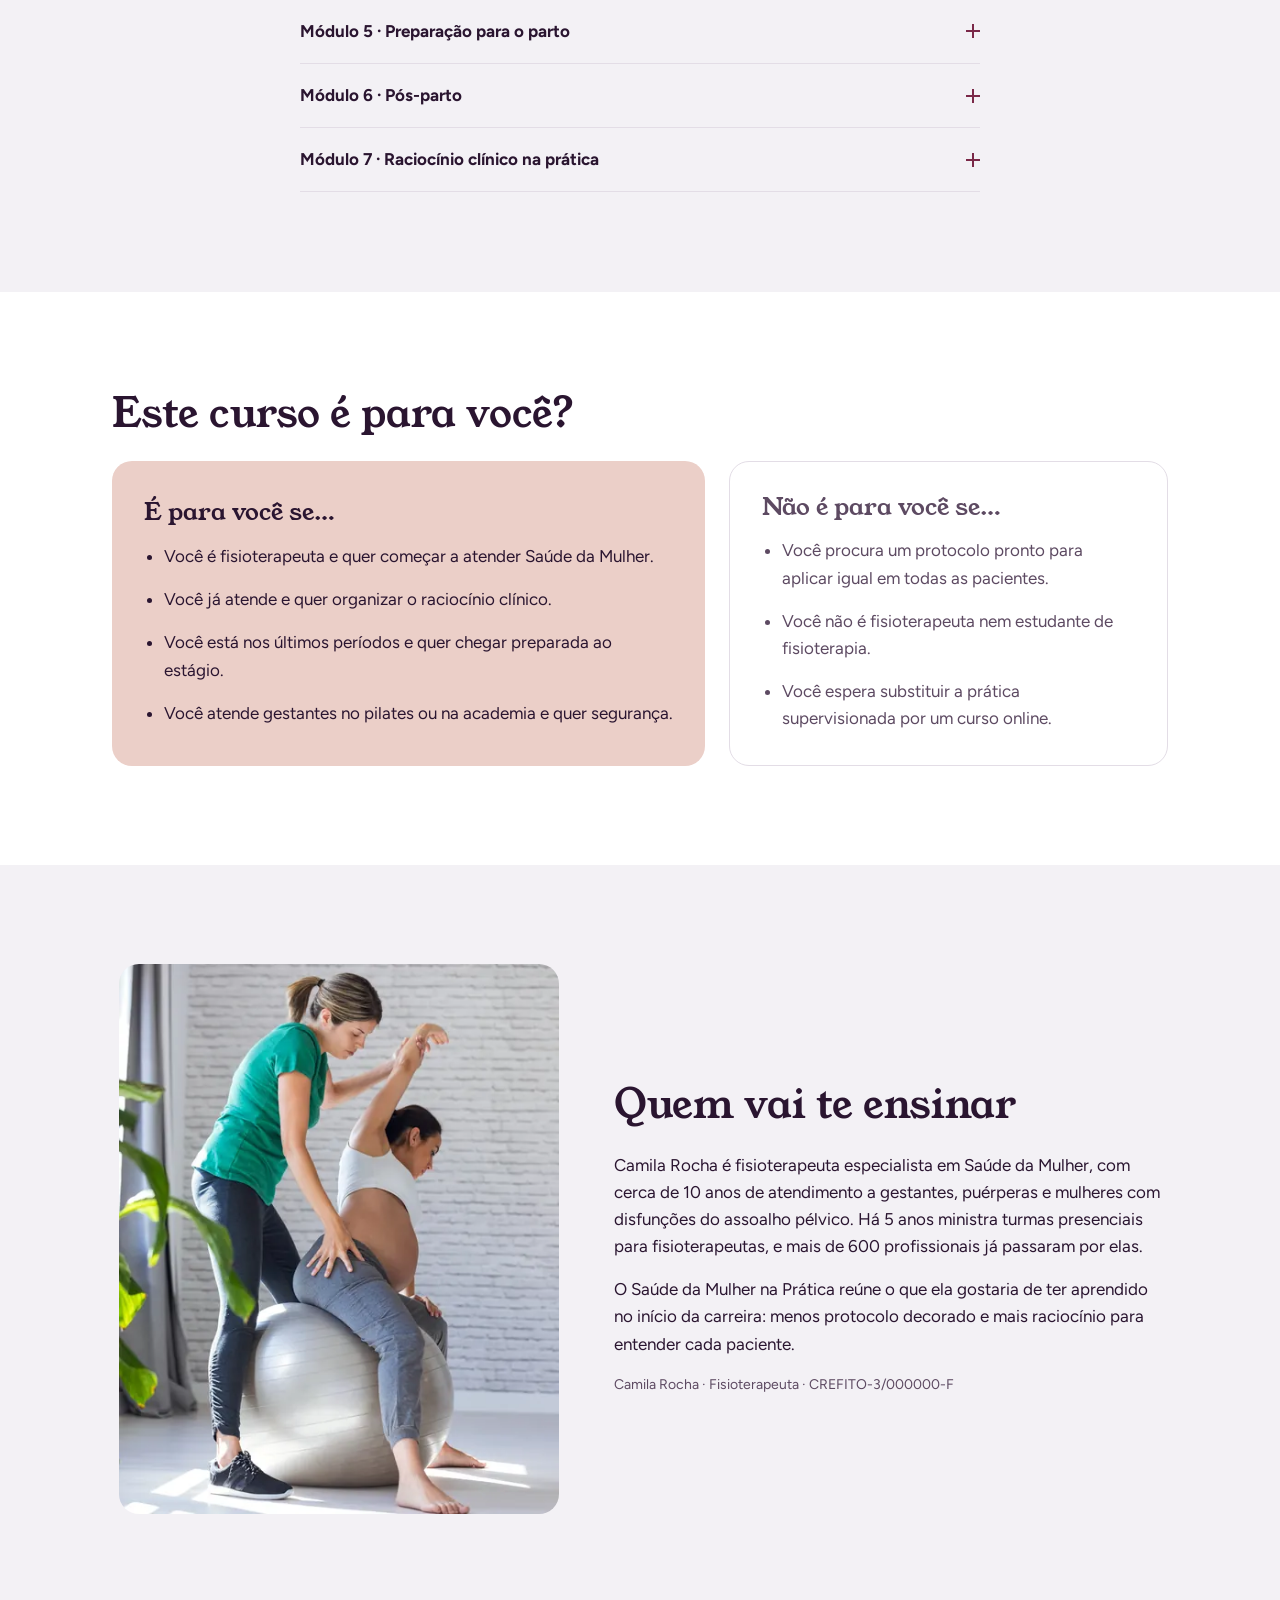
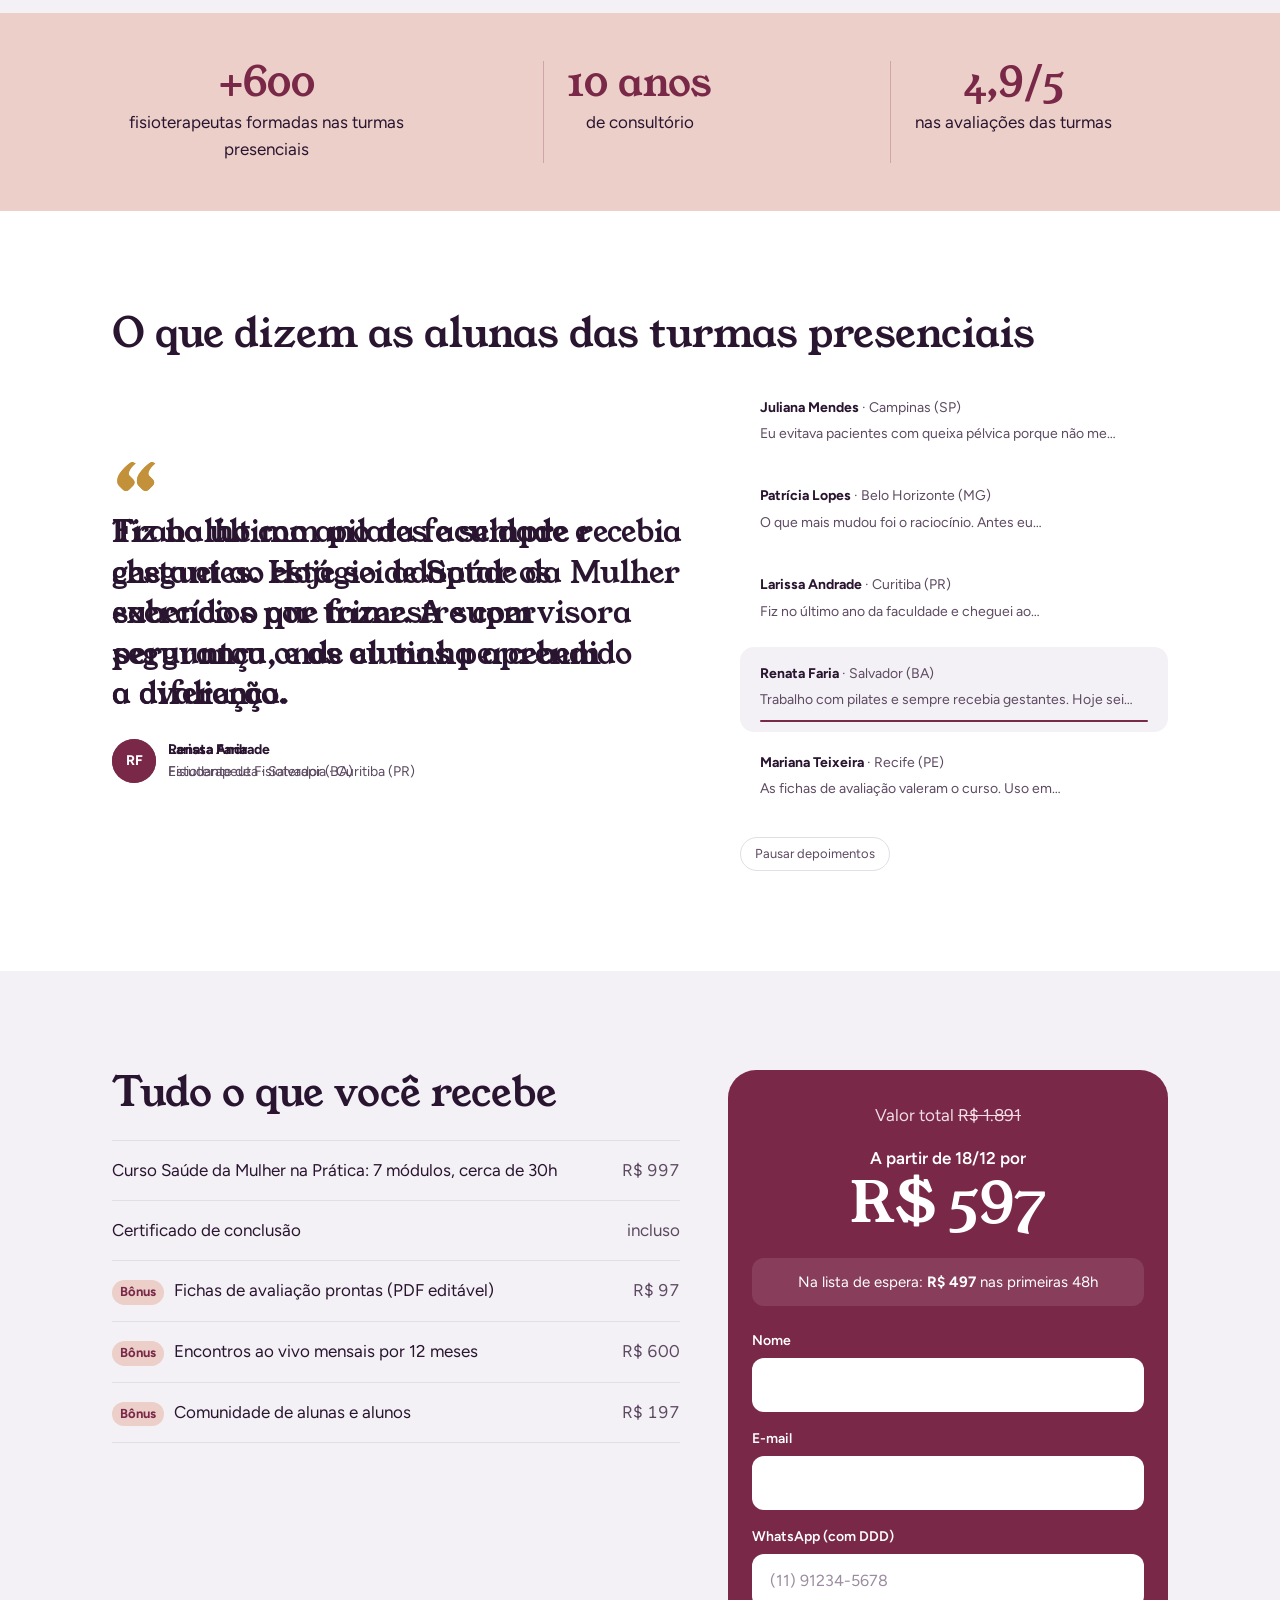
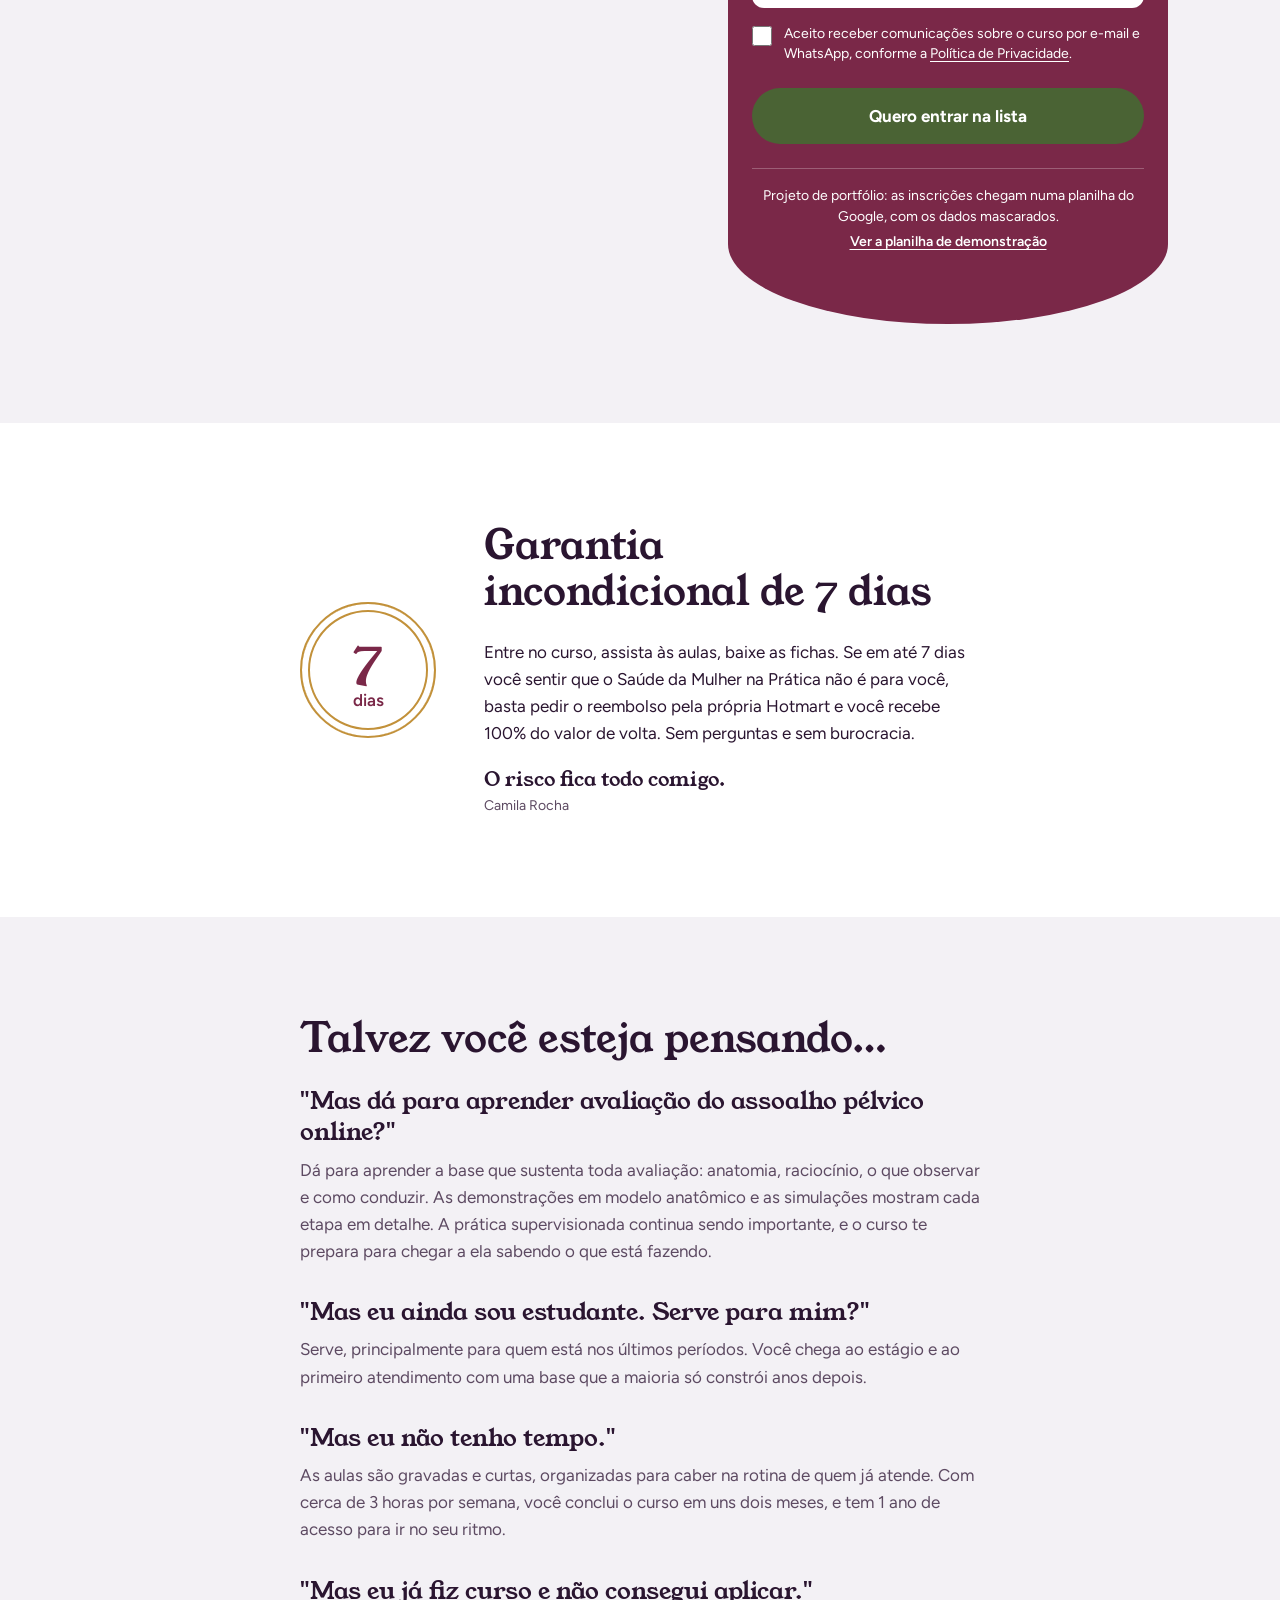
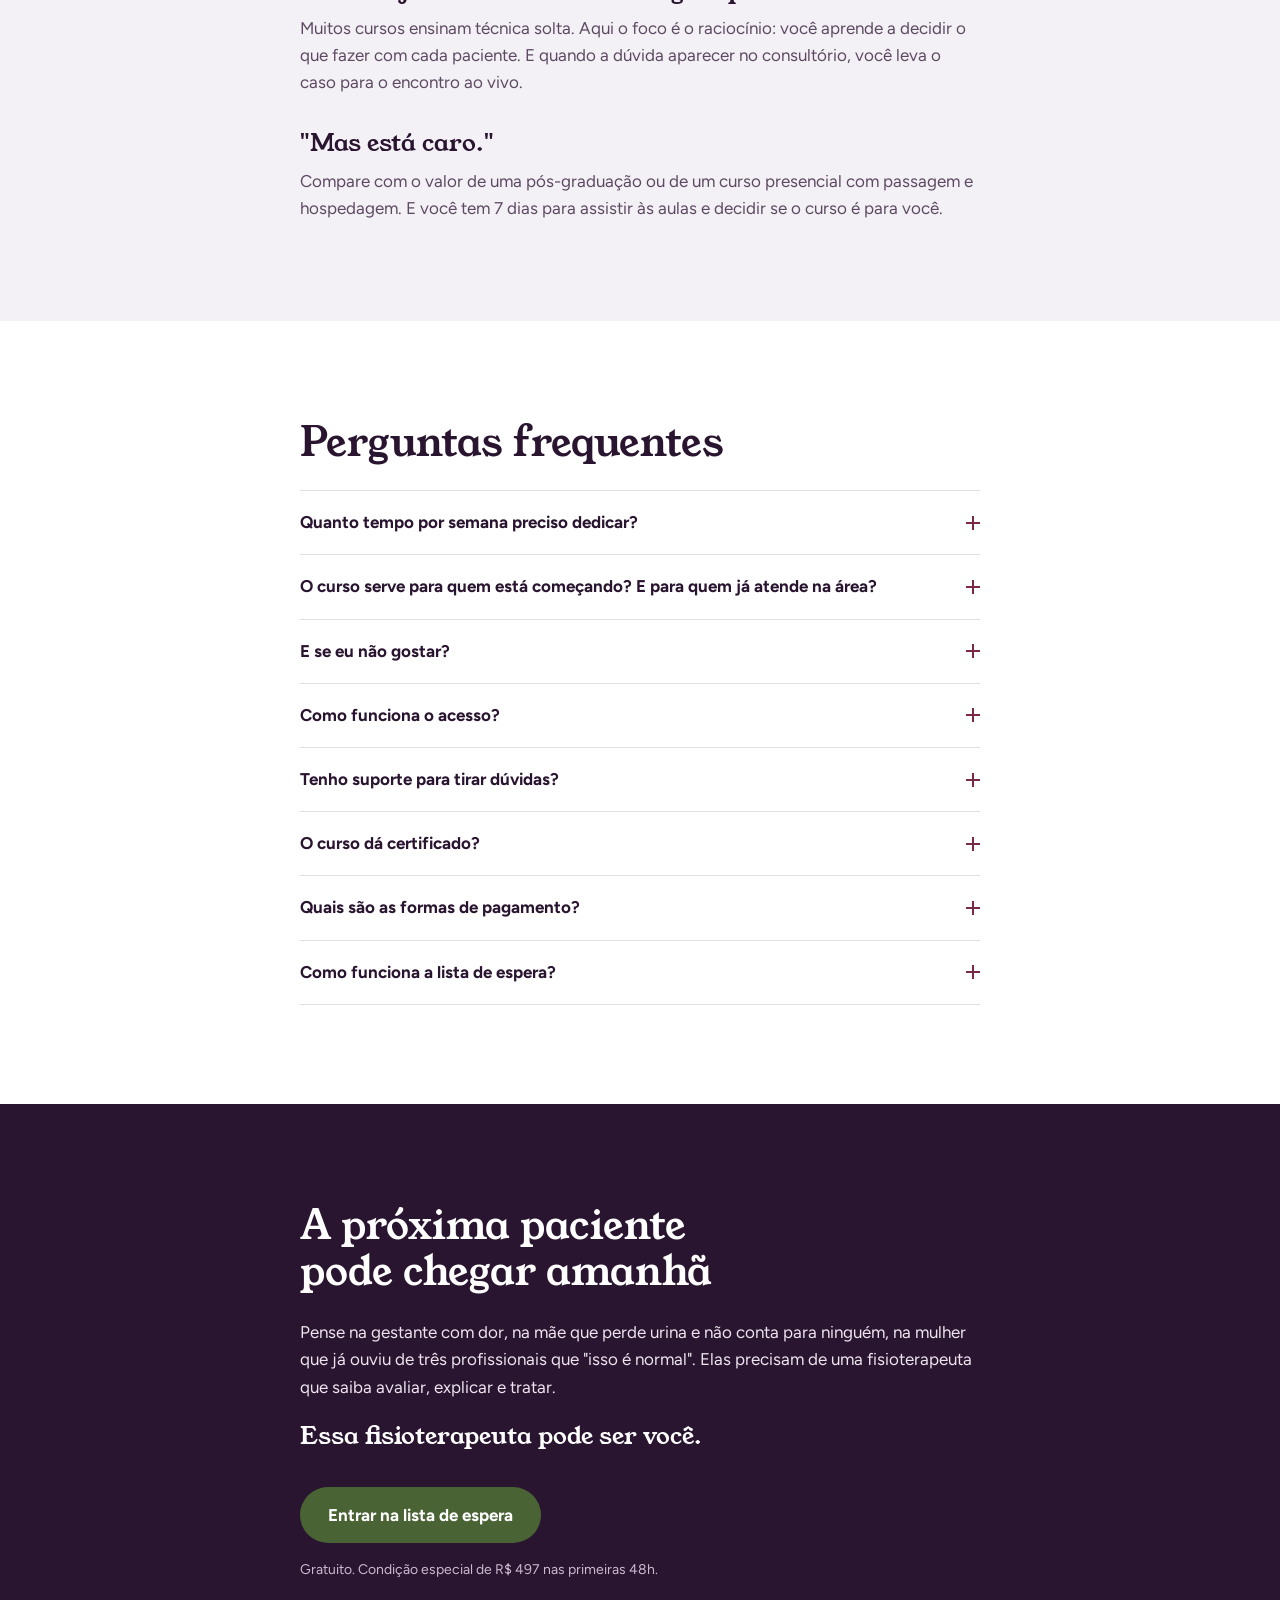
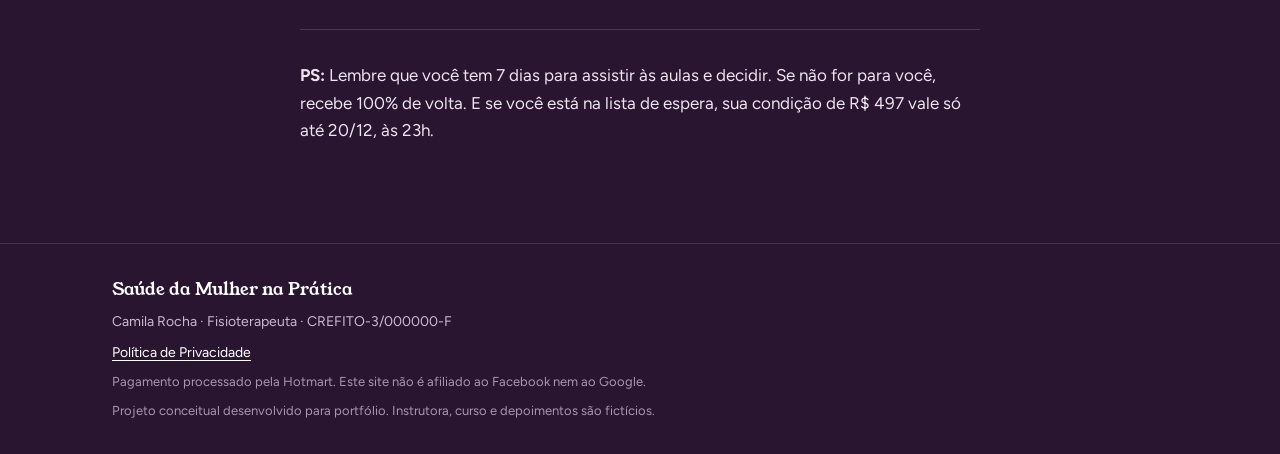
==== commit a5a13ec4: "add google sheet demo" ====
--- a/index.html
+++ b/index.html
@@ -575,6 +575,12 @@
 
             <button class="btn btn--cta btn--bloco" type="submit">Quero entrar na lista</button>
             <p class="form-lista__status" data-form-status role="status" aria-live="polite"></p>
+
+            <!-- Modo portfólio: só aparece com o link da aba "Demonstração" no config.js -->
+            <p class="form-lista__demo" data-demo-planilha hidden>
+              Projeto de portfólio: as inscrições chegam numa planilha do Google, com os dados mascarados.
+              <a href="#" data-link-planilha target="_blank" rel="noopener">Ver a planilha de demonstração<span class="visualmente-oculto"> (abre em nova aba)</span></a>
+            </p>
           </form>
         </div>
       </div>
--- a/css/style.css
+++ b/css/style.css
@@ -1430,6 +1430,36 @@
 
 .form-lista__status:empty {
   display: none;
+}
+
+/* Texto só para leitores de tela */
+.visualmente-oculto {
+  position: absolute;
+  width: 1px;
+  height: 1px;
+  margin: -1px;
+  padding: 0;
+  overflow: hidden;
+  clip: rect(0 0 0 0);
+  white-space: nowrap;
+  border: 0;
+}
+
+/* Link da planilha de demonstração (modo portfólio) */
+.form-lista__demo {
+  margin-top: var(--espaco-3);
+  padding-top: var(--espaco-2);
+  border-top: 1px solid rgb(255 255 255 / 0.25);
+  font-size: var(--texto-pequeno);
+  line-height: 1.5;
+  text-align: center;
+}
+
+.form-lista__demo a {
+  display: inline-block;
+  margin-top: 0.25rem;
+  color: var(--cor-branco);
+  font-weight: 600;
 }
 
 
